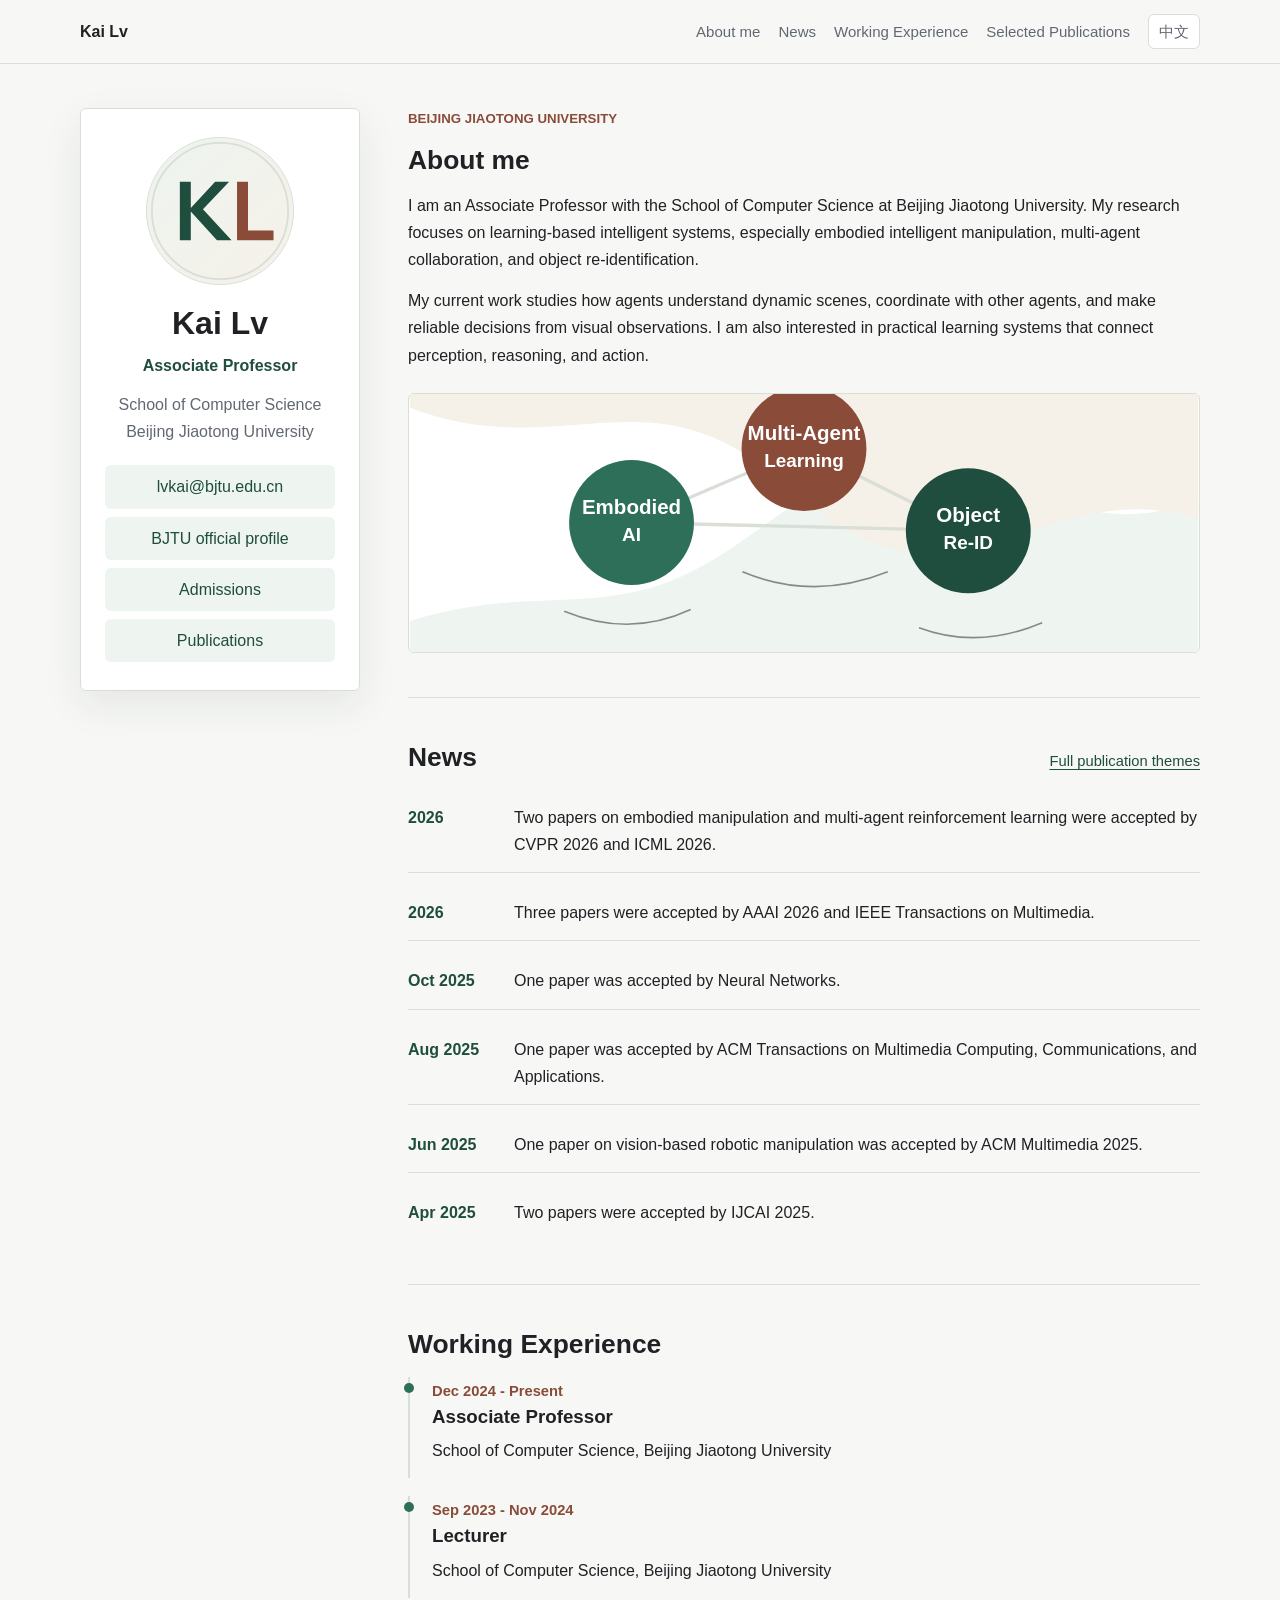
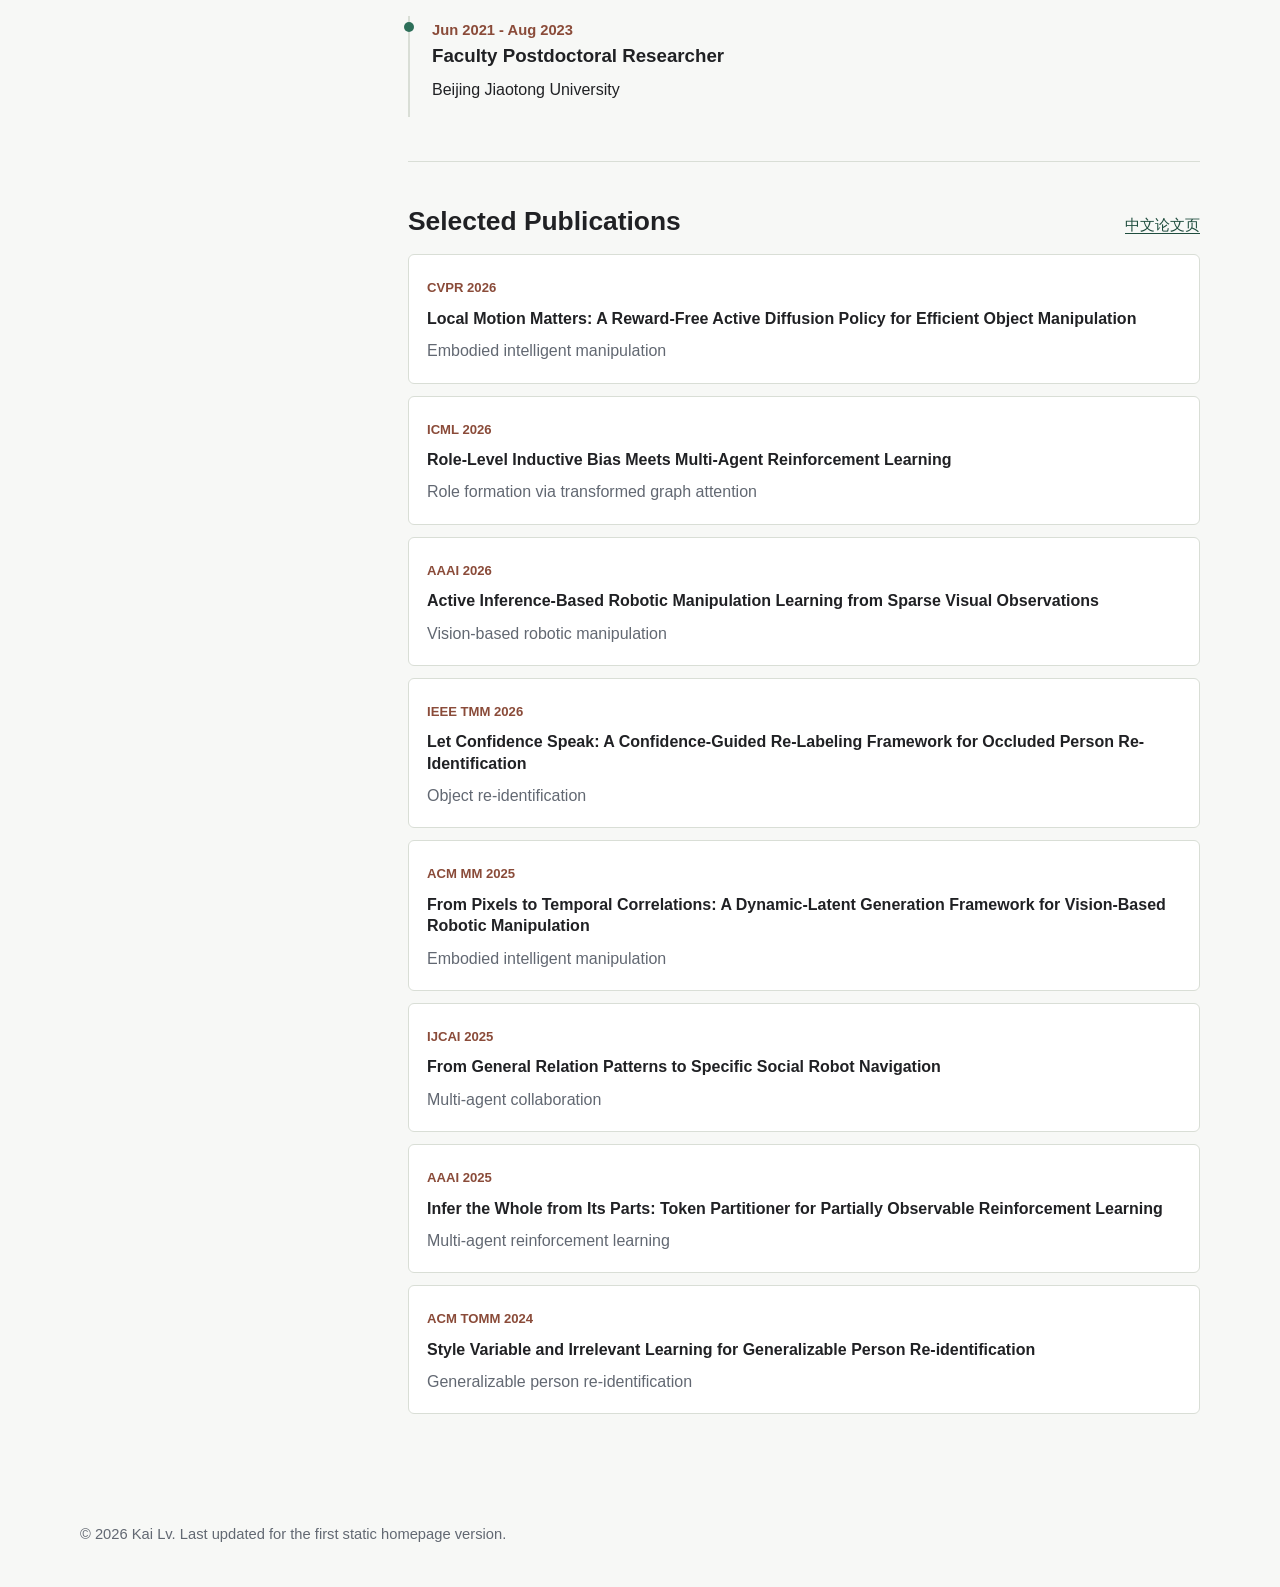
==== index.html @ 471a49f4 "Initial academic homepage" ====
<!doctype html>
<html lang="en">
  <head>
    <meta charset="utf-8" />
    <meta name="viewport" content="width=device-width, initial-scale=1" />
    <title>Kai Lv | Beijing Jiaotong University</title>
    <meta
      name="description"
      content="Kai Lv is an Associate Professor at Beijing Jiaotong University. His research interests include embodied intelligent manipulation, multi-agent collaboration, and object re-identification."
    />
    <link rel="canonical" href="https://www.ilvkai.com/" />
    <link rel="stylesheet" href="./assets/css/styles.css" />
    <script src="./assets/js/site.js" defer></script>
  </head>
  <body>
    <a class="skip-link" href="#main">Skip to content</a>
    <header class="topbar">
      <a class="brand" href="./">Kai Lv</a>
      <nav class="topnav" aria-label="Primary navigation">
        <a href="#about">About me</a>
        <a href="#news">News</a>
        <a href="#experience">Working Experience</a>
        <a href="#publications">Selected Publications</a>
        <a class="language-link" href="./zh/">中文</a>
      </nav>
    </header>

    <main class="academic-shell" id="main">
      <aside class="profile-panel" aria-label="Profile">
        <img class="avatar" src="./assets/img/kai-lv-avatar.svg" alt="Kai Lv profile mark" />
        <h1>Kai Lv</h1>
        <p class="profile-title">Associate Professor</p>
        <p class="profile-affiliation">
          School of Computer Science<br />
          Beijing Jiaotong University
        </p>
        <div class="profile-links" aria-label="Profile links">
          <a href="mailto:lvkai@bjtu.edu.cn">lvkai@bjtu.edu.cn</a>
          <a href="https://faculty.bjtu.edu.cn/10107/" rel="noopener">BJTU official profile</a>
          <a href="./zh/admissions/">Admissions</a>
          <a href="./zh/publications/">Publications</a>
        </div>
      </aside>

      <article class="content-flow">
        <section class="page-section" id="about">
          <p class="eyebrow">Beijing Jiaotong University</p>
          <h2>About me</h2>
          <p>
            I am an Associate Professor with the School of Computer Science at Beijing Jiaotong
            University. My research focuses on learning-based intelligent systems, especially
            embodied intelligent manipulation, multi-agent collaboration, and object
            re-identification.
          </p>
          <p>
            My current work studies how agents understand dynamic scenes, coordinate with other
            agents, and make reliable decisions from visual observations. I am also interested in
            practical learning systems that connect perception, reasoning, and action.
          </p>
          <img
            class="research-map"
            src="./assets/img/research-map.svg"
            alt="Research map covering embodied intelligence, multi-agent learning, and re-identification"
          />
        </section>

        <section class="page-section" id="news">
          <div class="section-heading">
            <h2>News</h2>
            <a class="small-link" href="./zh/publications/">Full publication themes</a>
          </div>
          <ol class="news-list">
            <li>
              <time datetime="2026-05-01">2026</time>
              Two papers on embodied manipulation and multi-agent reinforcement learning were
              accepted by CVPR 2026 and ICML 2026.
            </li>
            <li>
              <time datetime="2026-01-01">2026</time>
              Three papers were accepted by AAAI 2026 and IEEE Transactions on Multimedia.
            </li>
            <li>
              <time datetime="2025-10-27">Oct 2025</time>
              One paper was accepted by Neural Networks.
            </li>
            <li>
              <time datetime="2025-08-10">Aug 2025</time>
              One paper was accepted by ACM Transactions on Multimedia Computing,
              Communications, and Applications.
            </li>
            <li>
              <time datetime="2025-06-15">Jun 2025</time>
              One paper on vision-based robotic manipulation was accepted by ACM Multimedia 2025.
            </li>
            <li>
              <time datetime="2025-04-30">Apr 2025</time>
              Two papers were accepted by IJCAI 2025.
            </li>
          </ol>
        </section>

        <section class="page-section" id="experience">
          <h2>Working Experience</h2>
          <div class="timeline">
            <article class="timeline-item">
              <span class="timeline-date">Dec 2024 - Present</span>
              <h3>Associate Professor</h3>
              <p>School of Computer Science, Beijing Jiaotong University</p>
            </article>
            <article class="timeline-item">
              <span class="timeline-date">Sep 2023 - Nov 2024</span>
              <h3>Lecturer</h3>
              <p>School of Computer Science, Beijing Jiaotong University</p>
            </article>
            <article class="timeline-item">
              <span class="timeline-date">Jun 2021 - Aug 2023</span>
              <h3>Faculty Postdoctoral Researcher</h3>
              <p>Beijing Jiaotong University</p>
            </article>
          </div>
        </section>

        <section class="page-section" id="publications">
          <div class="section-heading">
            <h2>Selected Publications</h2>
            <a class="small-link" href="./zh/publications/">中文论文页</a>
          </div>
          <div class="publication-list compact">
            <article class="publication-item">
              <span class="venue">CVPR 2026</span>
              <h3>Local Motion Matters: A Reward-Free Active Diffusion Policy for Efficient Object Manipulation</h3>
              <p>Embodied intelligent manipulation</p>
            </article>
            <article class="publication-item">
              <span class="venue">ICML 2026</span>
              <h3>Role-Level Inductive Bias Meets Multi-Agent Reinforcement Learning</h3>
              <p>Role formation via transformed graph attention</p>
            </article>
            <article class="publication-item">
              <span class="venue">AAAI 2026</span>
              <h3>Active Inference-Based Robotic Manipulation Learning from Sparse Visual Observations</h3>
              <p>Vision-based robotic manipulation</p>
            </article>
            <article class="publication-item">
              <span class="venue">IEEE TMM 2026</span>
              <h3>Let Confidence Speak: A Confidence-Guided Re-Labeling Framework for Occluded Person Re-Identification</h3>
              <p>Object re-identification</p>
            </article>
            <article class="publication-item">
              <span class="venue">ACM MM 2025</span>
              <h3>From Pixels to Temporal Correlations: A Dynamic-Latent Generation Framework for Vision-Based Robotic Manipulation</h3>
              <p>Embodied intelligent manipulation</p>
            </article>
            <article class="publication-item">
              <span class="venue">IJCAI 2025</span>
              <h3>From General Relation Patterns to Specific Social Robot Navigation</h3>
              <p>Multi-agent collaboration</p>
            </article>
            <article class="publication-item">
              <span class="venue">AAAI 2025</span>
              <h3>Infer the Whole from Its Parts: Token Partitioner for Partially Observable Reinforcement Learning</h3>
              <p>Multi-agent reinforcement learning</p>
            </article>
            <article class="publication-item">
              <span class="venue">ACM TOMM 2024</span>
              <h3>Style Variable and Irrelevant Learning for Generalizable Person Re-identification</h3>
              <p>Generalizable person re-identification</p>
            </article>
          </div>
        </section>
      </article>
    </main>

    <footer class="site-footer">
      <p>© <span data-current-year></span> Kai Lv. Last updated for the first static homepage version.</p>
    </footer>
  </body>
</html>
---- assets/css/styles.css ----
:root {
  color-scheme: light;
  --bg: #f7f8f6;
  --surface: #ffffff;
  --surface-soft: #eef4f0;
  --surface-warm: #f5f1e8;
  --ink: #202124;
  --muted: #626872;
  --line: #d9ded6;
  --accent: #2d6f59;
  --accent-dark: #1f4d3e;
  --accent-warm: #8a4b39;
  --shadow: 0 14px 40px rgba(31, 43, 38, 0.08);
  --radius: 6px;
  --max: 1120px;
}

* {
  box-sizing: border-box;
}

html {
  scroll-behavior: smooth;
}

body {
  margin: 0;
  background: var(--bg);
  color: var(--ink);
  font-family: "Inter", "Segoe UI", "PingFang SC", "Microsoft YaHei", Arial, sans-serif;
  font-size: 16px;
  line-height: 1.7;
  letter-spacing: 0;
}

a {
  color: var(--accent-dark);
  text-decoration-thickness: 1px;
  text-underline-offset: 0.18em;
}

a:hover {
  color: var(--accent-warm);
}

.skip-link {
  position: absolute;
  left: 16px;
  top: -60px;
  z-index: 100;
  background: var(--ink);
  color: #fff;
  padding: 8px 12px;
  border-radius: var(--radius);
}

.skip-link:focus {
  top: 12px;
}

.topbar {
  position: sticky;
  top: 0;
  z-index: 20;
  display: flex;
  align-items: center;
  justify-content: space-between;
  gap: 24px;
  min-height: 64px;
  padding: 12px max(24px, calc((100vw - var(--max)) / 2));
  background: rgba(247, 248, 246, 0.94);
  border-bottom: 1px solid var(--line);
  backdrop-filter: blur(12px);
}

.brand {
  color: var(--ink);
  font-weight: 700;
  text-decoration: none;
  white-space: nowrap;
}

.topnav {
  display: flex;
  align-items: center;
  justify-content: flex-end;
  gap: 18px;
  flex-wrap: wrap;
  font-size: 0.94rem;
}

.topnav a {
  color: var(--muted);
  text-decoration: none;
}

.topnav a:hover,
.topnav a[aria-current="page"] {
  color: var(--accent-dark);
}

.language-link {
  padding: 4px 10px;
  border: 1px solid var(--line);
  border-radius: var(--radius);
  background: var(--surface);
}

.academic-shell {
  display: grid;
  grid-template-columns: 280px minmax(0, 1fr);
  gap: 48px;
  width: min(var(--max), calc(100% - 48px));
  margin: 44px auto 64px;
  align-items: start;
}

.profile-panel {
  position: sticky;
  top: 92px;
  padding: 28px 24px;
  background: var(--surface);
  border: 1px solid var(--line);
  border-radius: var(--radius);
  box-shadow: var(--shadow);
}

.avatar {
  display: block;
  width: 148px;
  height: 148px;
  margin: 0 auto 20px;
  border-radius: 50%;
  border: 1px solid var(--line);
  background: var(--surface-soft);
}

.profile-panel h1 {
  margin: 0;
  font-size: 2rem;
  line-height: 1.15;
  text-align: center;
}

.profile-title {
  margin: 10px 0 0;
  color: var(--accent-dark);
  font-weight: 700;
  text-align: center;
}

.profile-affiliation {
  margin: 12px 0 20px;
  color: var(--muted);
  text-align: center;
}

.profile-links {
  display: grid;
  gap: 8px;
}

.profile-links a {
  display: block;
  padding: 8px 10px;
  background: var(--surface-soft);
  border-radius: var(--radius);
  text-decoration: none;
  text-align: center;
}

.content-flow {
  min-width: 0;
}

.page-section {
  padding: 0 0 44px;
  margin: 0 0 44px;
  border-bottom: 1px solid var(--line);
}

.page-section:last-child {
  border-bottom: 0;
  margin-bottom: 0;
}

.page-section h2,
.theme-hero h1,
.cn-hero h1 {
  margin: 0 0 16px;
  line-height: 1.18;
}

.page-section h2 {
  font-size: 1.65rem;
}

.page-section h3,
.publication-item h2,
.publication-item h3 {
  margin: 0 0 8px;
  line-height: 1.35;
}

.page-section p {
  margin: 0 0 14px;
}

.eyebrow {
  margin: 0 0 8px;
  color: var(--accent-warm);
  font-weight: 700;
  font-size: 0.83rem;
  text-transform: uppercase;
}

.research-map {
  display: block;
  width: 100%;
  max-height: 260px;
  margin-top: 24px;
  border: 1px solid var(--line);
  border-radius: var(--radius);
  background: var(--surface);
  object-fit: cover;
}

.section-heading {
  display: flex;
  align-items: baseline;
  justify-content: space-between;
  gap: 16px;
  margin-bottom: 16px;
}

.section-heading h2 {
  margin: 0;
}

.small-link {
  font-size: 0.92rem;
  white-space: nowrap;
}

.news-list {
  display: grid;
  gap: 12px;
  padding: 0;
  margin: 0;
  list-style: none;
}

.news-list li {
  display: grid;
  grid-template-columns: 92px minmax(0, 1fr);
  gap: 14px;
  padding: 14px 0;
  border-bottom: 1px solid var(--line);
}

.news-list li:last-child {
  border-bottom: 0;
}

.news-list time {
  color: var(--accent-dark);
  font-weight: 700;
}

.timeline {
  display: grid;
  gap: 18px;
}

.timeline-item {
  position: relative;
  padding-left: 22px;
  border-left: 2px solid var(--line);
}

.timeline-item::before {
  content: "";
  position: absolute;
  left: -6px;
  top: 6px;
  width: 10px;
  height: 10px;
  border-radius: 50%;
  background: var(--accent);
}

.timeline-date {
  color: var(--accent-warm);
  font-weight: 700;
  font-size: 0.92rem;
}

.publication-list {
  display: grid;
  gap: 14px;
}

.publication-list.compact {
  gap: 12px;
}

.publication-item {
  padding: 18px;
  background: var(--surface);
  border: 1px solid var(--line);
  border-radius: var(--radius);
}

.publication-item[hidden] {
  display: none;
}

.publication-item h2 {
  font-size: 1.05rem;
}

.publication-item h3 {
  font-size: 1rem;
}

.publication-item p {
  margin-bottom: 0;
  color: var(--muted);
}

.venue {
  display: inline-block;
  margin-bottom: 8px;
  color: var(--accent-warm);
  font-weight: 800;
  font-size: 0.82rem;
}

.site-footer {
  width: min(var(--max), calc(100% - 48px));
  margin: 0 auto 40px;
  color: var(--muted);
  font-size: 0.92rem;
}

.cn-shell,
.theme-shell {
  width: min(var(--max), calc(100% - 48px));
  margin: 44px auto 64px;
}

.cn-hero,
.theme-hero {
  margin-bottom: 48px;
}

.cn-hero {
  display: grid;
  grid-template-columns: minmax(0, 1.1fr) minmax(280px, 0.9fr);
  gap: 36px;
  align-items: center;
  padding: 34px 0 44px;
  border-bottom: 1px solid var(--line);
}

.cn-hero h1,
.theme-hero h1 {
  font-size: 2.6rem;
}

.hero-subtitle,
.theme-hero p {
  max-width: 760px;
  color: var(--muted);
  font-size: 1.1rem;
}

.hero-visual {
  width: 100%;
  min-height: 260px;
  border: 1px solid var(--line);
  border-radius: var(--radius);
  background: var(--surface);
  box-shadow: var(--shadow);
  object-fit: cover;
}

.hero-actions {
  display: flex;
  flex-wrap: wrap;
  gap: 12px;
  margin-top: 24px;
}

.primary-action,
.secondary-action {
  display: inline-flex;
  align-items: center;
  justify-content: center;
  min-height: 42px;
  padding: 8px 16px;
  border-radius: var(--radius);
  text-decoration: none;
  font-weight: 700;
}

.primary-action {
  color: #fff;
  background: var(--accent-dark);
}

.primary-action:hover {
  color: #fff;
  background: var(--accent-warm);
}

.secondary-action {
  color: var(--accent-dark);
  background: var(--surface);
  border: 1px solid var(--line);
}

.theme-grid,
.direction-grid,
.material-list,
.split-section {
  display: grid;
  gap: 18px;
}

.theme-grid {
  grid-template-columns: repeat(4, minmax(0, 1fr));
}

.direction-grid {
  grid-template-columns: repeat(3, minmax(0, 1fr));
}

.split-section {
  grid-template-columns: repeat(2, minmax(0, 1fr));
}

.theme-card,
.direction-card,
.material-list article,
.split-section article {
  padding: 20px;
  background: var(--surface);
  border: 1px solid var(--line);
  border-radius: var(--radius);
}

.theme-card {
  color: var(--ink);
  text-decoration: none;
}

.theme-card span {
  display: inline-block;
  margin-bottom: 10px;
  color: var(--accent-warm);
  font-weight: 800;
}

.theme-card p,
.direction-card p,
.material-list p {
  color: var(--muted);
}

.theme-card:hover {
  border-color: var(--accent);
  box-shadow: var(--shadow);
}

.muted-card {
  background: var(--surface-warm);
}

.info-strip {
  display: grid;
  grid-template-columns: repeat(2, minmax(0, 1fr));
  gap: 16px;
  padding: 18px;
  background: var(--surface);
  border: 1px solid var(--line);
  border-radius: var(--radius);
}

.info-strip p {
  margin: 0;
}

.theme-hero {
  padding: 34px 0 40px;
  border-bottom: 1px solid var(--line);
}

.check-list {
  display: grid;
  gap: 10px;
  padding: 0;
  margin: 0;
  list-style: none;
}

.check-list li {
  position: relative;
  padding-left: 22px;
}

.check-list li::before {
  content: "";
  position: absolute;
  left: 0;
  top: 0.72em;
  width: 8px;
  height: 8px;
  background: var(--accent);
  border-radius: 50%;
}

.contact-band {
  display: flex;
  align-items: center;
  justify-content: space-between;
  gap: 20px;
  padding: 24px;
  background: var(--surface-soft);
  border: 1px solid var(--line);
  border-radius: var(--radius);
}

.contact-band h2,
.contact-band p {
  margin: 0;
}

.filter-bar {
  display: flex;
  flex-wrap: wrap;
  gap: 8px;
  margin-bottom: 12px;
}

.filter-button {
  min-height: 38px;
  padding: 7px 13px;
  color: var(--accent-dark);
  background: var(--surface);
  border: 1px solid var(--line);
  border-radius: var(--radius);
  font: inherit;
  font-weight: 700;
  cursor: pointer;
}

.filter-button:hover,
.filter-button.active {
  color: #fff;
  background: var(--accent-dark);
  border-color: var(--accent-dark);
}

.result-count {
  min-height: 28px;
  color: var(--muted);
}

@media (max-width: 960px) {
  .academic-shell,
  .cn-hero,
  .split-section {
    grid-template-columns: 1fr;
  }

  .profile-panel {
    position: static;
  }

  .theme-grid,
  .direction-grid {
    grid-template-columns: repeat(2, minmax(0, 1fr));
  }
}

@media (max-width: 680px) {
  .topbar {
    align-items: flex-start;
    flex-direction: column;
    gap: 10px;
    padding: 12px 18px;
  }

  .topnav {
    justify-content: flex-start;
    gap: 10px 14px;
  }

  .academic-shell,
  .cn-shell,
  .theme-shell,
  .site-footer {
    width: min(100% - 32px, var(--max));
    margin-top: 28px;
  }

  .cn-hero h1,
  .theme-hero h1 {
    font-size: 2.05rem;
  }

  .hero-subtitle,
  .theme-hero p {
    font-size: 1rem;
  }

  .theme-grid,
  .direction-grid,
  .info-strip {
    grid-template-columns: 1fr;
  }

  .news-list li {
    grid-template-columns: 1fr;
    gap: 2px;
  }

  .section-heading,
  .contact-band {
    align-items: flex-start;
    flex-direction: column;
  }
}
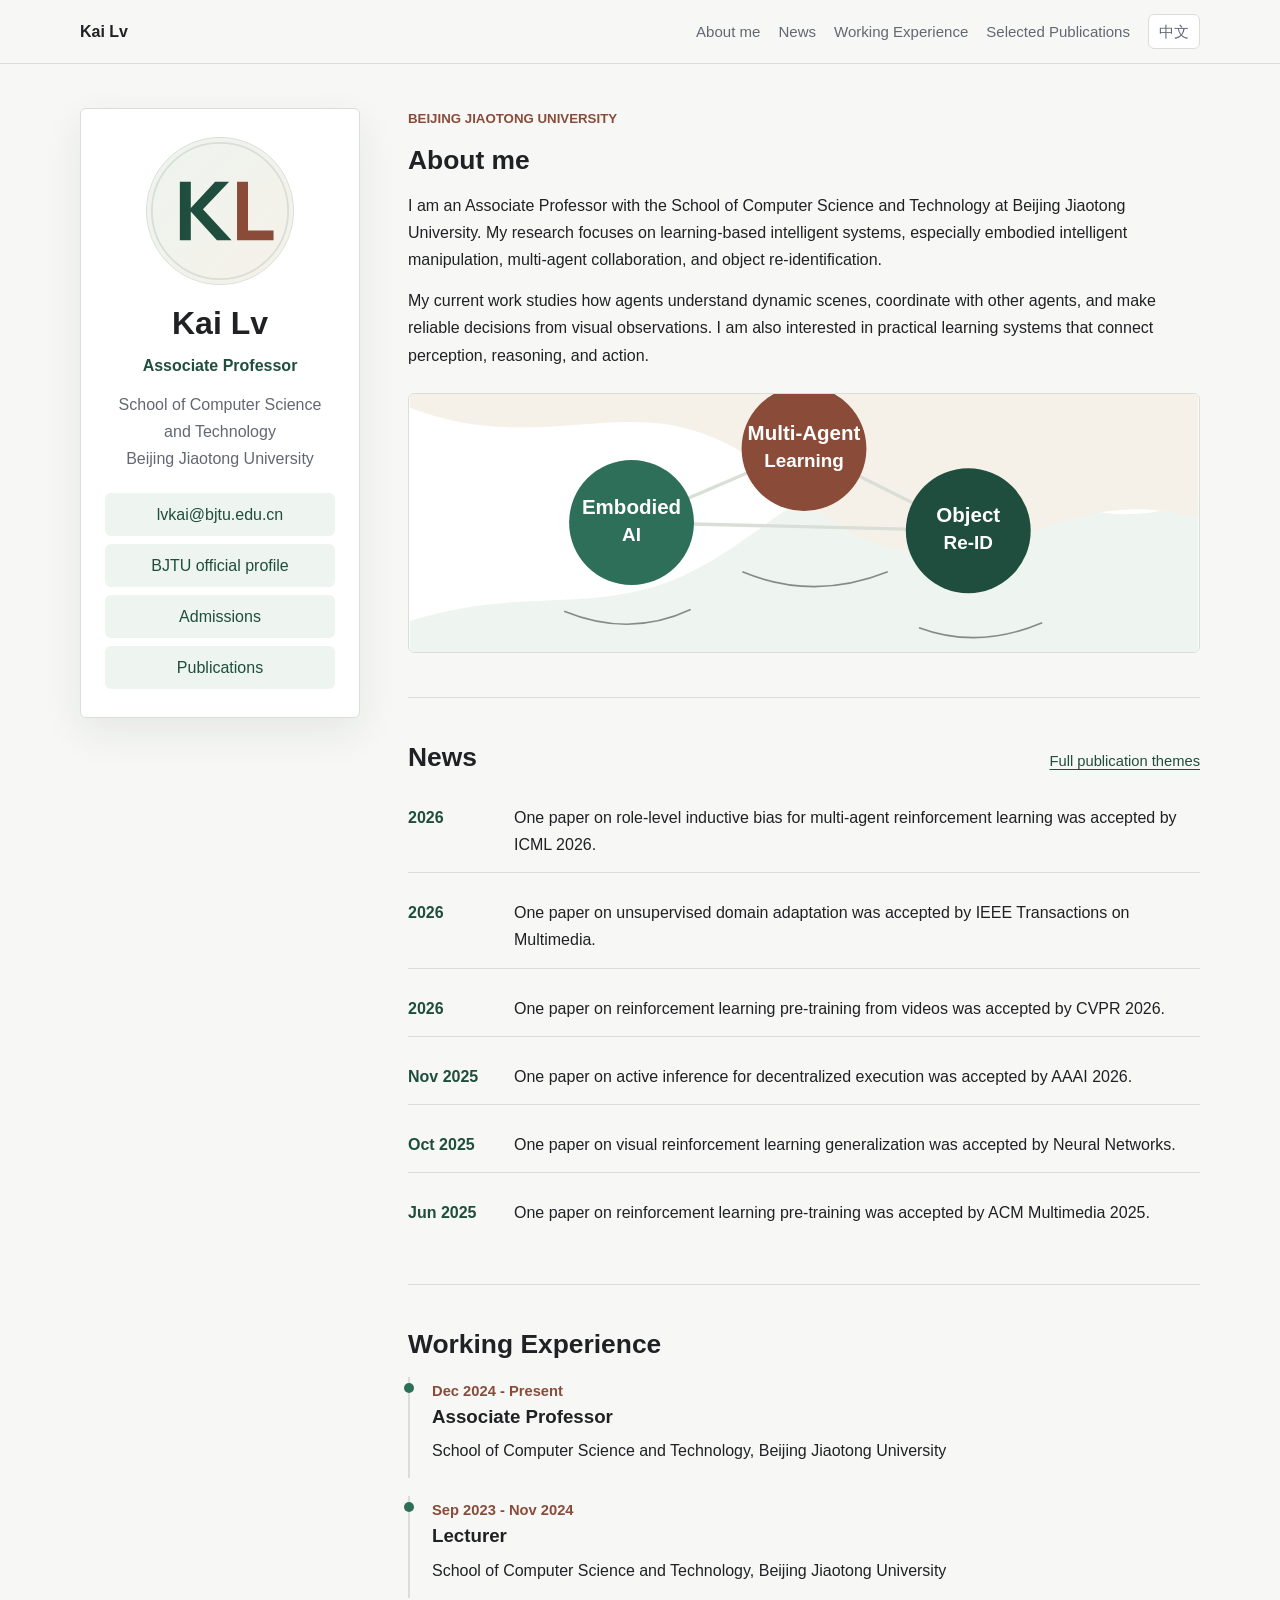
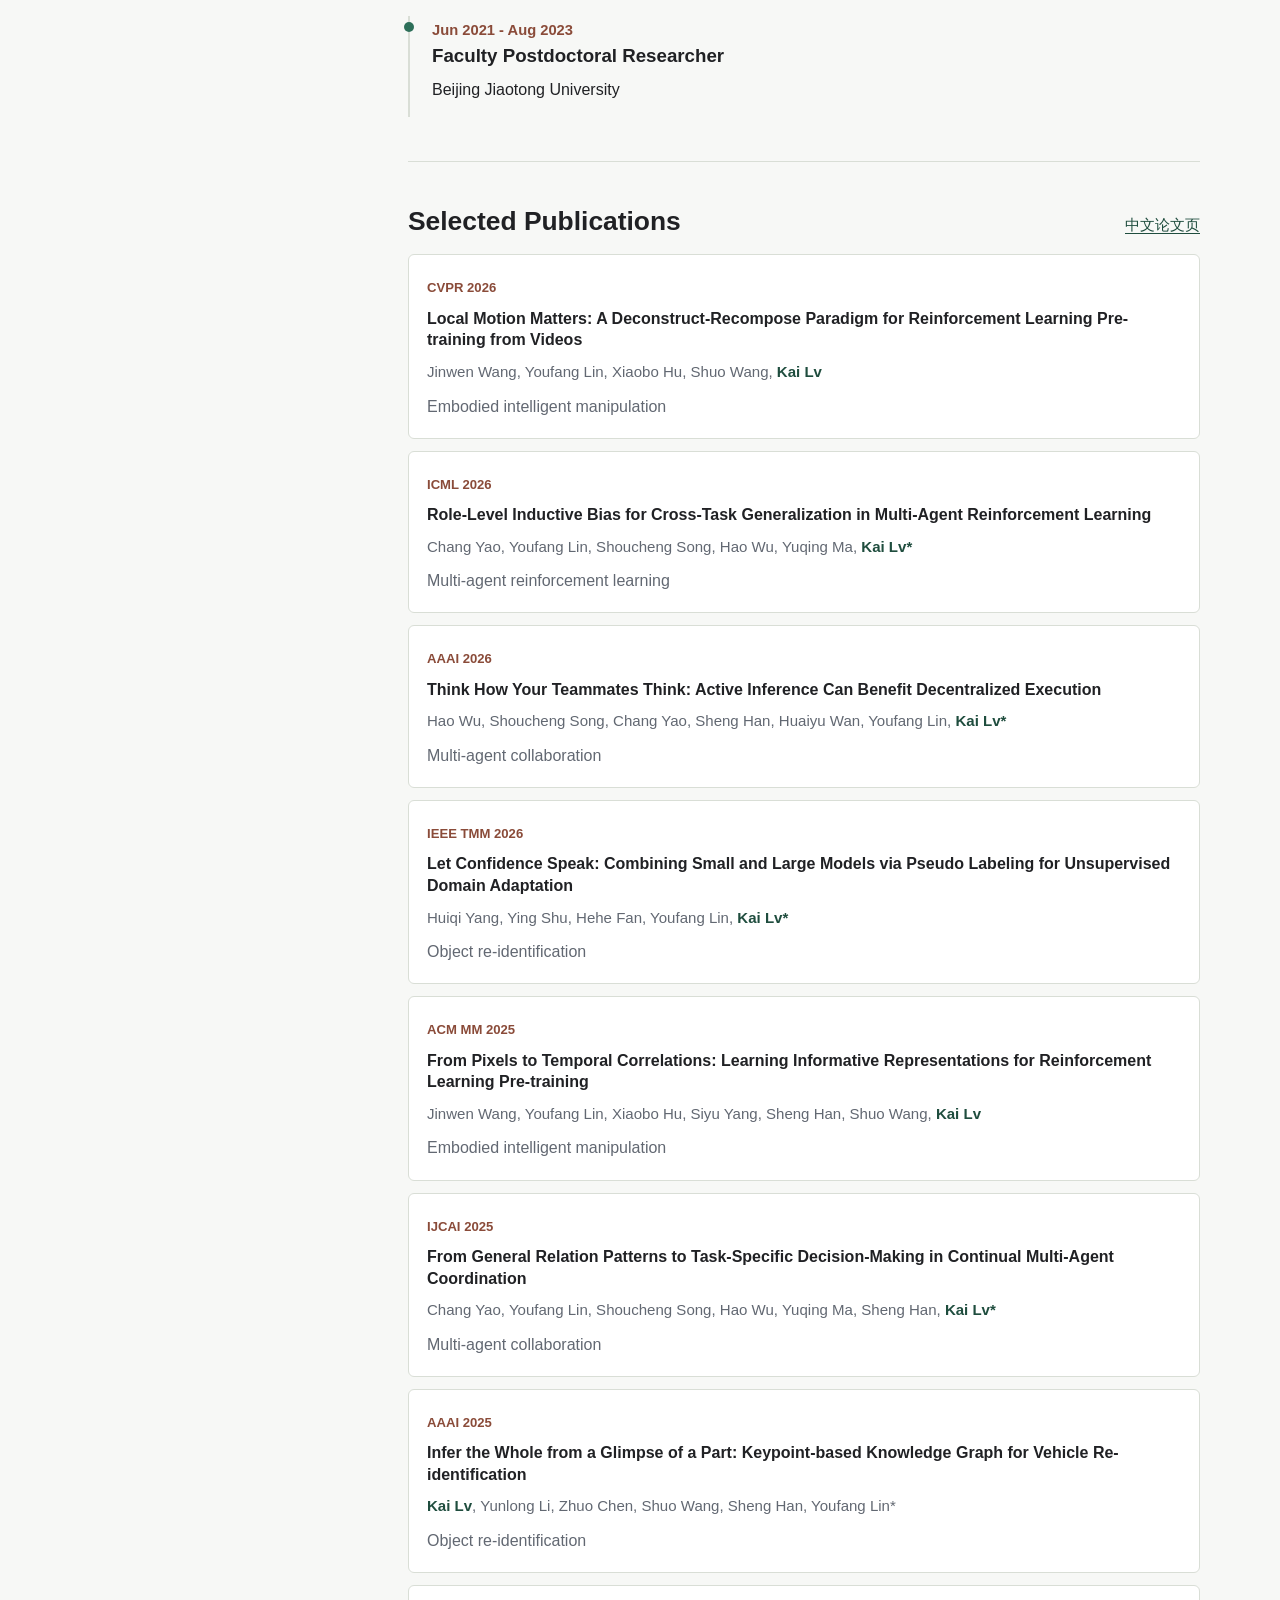
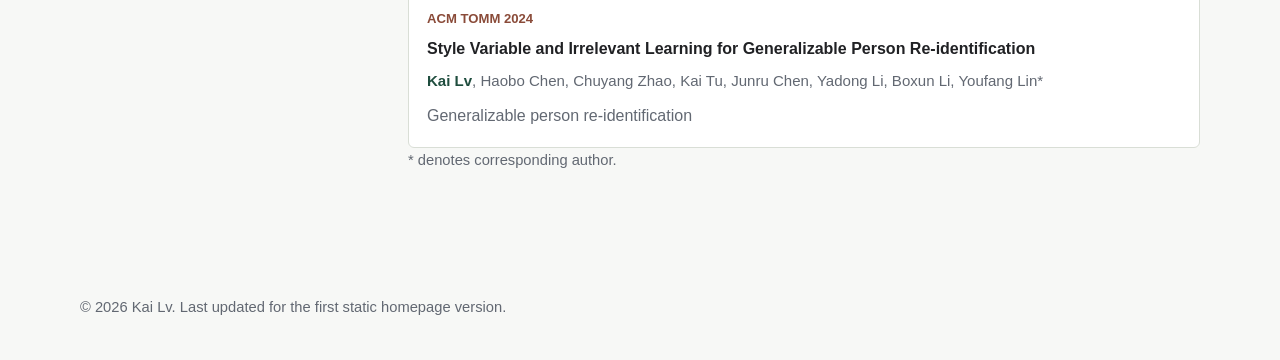
==== commit 3a9564e0: "Update school and publication authors" ====
--- a/index.html
+++ b/index.html
@@ -31,7 +31,7 @@
         <h1>Kai Lv</h1>
         <p class="profile-title">Associate Professor</p>
         <p class="profile-affiliation">
-          School of Computer Science<br />
+          School of Computer Science and Technology<br />
           Beijing Jiaotong University
         </p>
         <div class="profile-links" aria-label="Profile links">
@@ -47,9 +47,9 @@
           <p class="eyebrow">Beijing Jiaotong University</p>
           <h2>About me</h2>
           <p>
-            I am an Associate Professor with the School of Computer Science at Beijing Jiaotong
-            University. My research focuses on learning-based intelligent systems, especially
-            embodied intelligent manipulation, multi-agent collaboration, and object
+            I am an Associate Professor with the School of Computer Science and Technology at
+            Beijing Jiaotong University. My research focuses on learning-based intelligent systems,
+            especially embodied intelligent manipulation, multi-agent collaboration, and object
             re-identification.
           </p>
           <p>
@@ -72,29 +72,31 @@
           <ol class="news-list">
             <li>
               <time datetime="2026-05-01">2026</time>
-              Two papers on embodied manipulation and multi-agent reinforcement learning were
-              accepted by CVPR 2026 and ICML 2026.
+              One paper on role-level inductive bias for multi-agent reinforcement learning was
+              accepted by ICML 2026.
             </li>
             <li>
-              <time datetime="2026-01-01">2026</time>
-              Three papers were accepted by AAAI 2026 and IEEE Transactions on Multimedia.
+              <time datetime="2026-03-19">2026</time>
+              One paper on unsupervised domain adaptation was accepted by IEEE Transactions on
+              Multimedia.
+            </li>
+            <li>
+              <time datetime="2026-02-21">2026</time>
+              One paper on reinforcement learning pre-training from videos was accepted by CVPR
+              2026.
+            </li>
+            <li>
+              <time datetime="2025-11-09">Nov 2025</time>
+              One paper on active inference for decentralized execution was accepted by AAAI 2026.
             </li>
             <li>
               <time datetime="2025-10-27">Oct 2025</time>
-              One paper was accepted by Neural Networks.
-            </li>
-            <li>
-              <time datetime="2025-08-10">Aug 2025</time>
-              One paper was accepted by ACM Transactions on Multimedia Computing,
-              Communications, and Applications.
+              One paper on visual reinforcement learning generalization was accepted by Neural
+              Networks.
             </li>
             <li>
               <time datetime="2025-06-15">Jun 2025</time>
-              One paper on vision-based robotic manipulation was accepted by ACM Multimedia 2025.
-            </li>
-            <li>
-              <time datetime="2025-04-30">Apr 2025</time>
-              Two papers were accepted by IJCAI 2025.
+              One paper on reinforcement learning pre-training was accepted by ACM Multimedia 2025.
             </li>
           </ol>
         </section>
@@ -105,12 +107,12 @@
             <article class="timeline-item">
               <span class="timeline-date">Dec 2024 - Present</span>
               <h3>Associate Professor</h3>
-              <p>School of Computer Science, Beijing Jiaotong University</p>
+              <p>School of Computer Science and Technology, Beijing Jiaotong University</p>
             </article>
             <article class="timeline-item">
               <span class="timeline-date">Sep 2023 - Nov 2024</span>
               <h3>Lecturer</h3>
-              <p>School of Computer Science, Beijing Jiaotong University</p>
+              <p>School of Computer Science and Technology, Beijing Jiaotong University</p>
             </article>
             <article class="timeline-item">
               <span class="timeline-date">Jun 2021 - Aug 2023</span>
@@ -128,45 +130,54 @@
           <div class="publication-list compact">
             <article class="publication-item">
               <span class="venue">CVPR 2026</span>
-              <h3>Local Motion Matters: A Reward-Free Active Diffusion Policy for Efficient Object Manipulation</h3>
+              <h3>Local Motion Matters: A Deconstruct-Recompose Paradigm for Reinforcement Learning Pre-training from Videos</h3>
+              <p class="publication-authors">Jinwen Wang, Youfang Lin, Xiaobo Hu, Shuo Wang, <strong>Kai Lv</strong></p>
               <p>Embodied intelligent manipulation</p>
             </article>
             <article class="publication-item">
               <span class="venue">ICML 2026</span>
-              <h3>Role-Level Inductive Bias Meets Multi-Agent Reinforcement Learning</h3>
-              <p>Role formation via transformed graph attention</p>
+              <h3>Role-Level Inductive Bias for Cross-Task Generalization in Multi-Agent Reinforcement Learning</h3>
+              <p class="publication-authors">Chang Yao, Youfang Lin, Shoucheng Song, Hao Wu, Yuqing Ma, <strong>Kai Lv*</strong></p>
+              <p>Multi-agent reinforcement learning</p>
             </article>
             <article class="publication-item">
               <span class="venue">AAAI 2026</span>
-              <h3>Active Inference-Based Robotic Manipulation Learning from Sparse Visual Observations</h3>
-              <p>Vision-based robotic manipulation</p>
+              <h3>Think How Your Teammates Think: Active Inference Can Benefit Decentralized Execution</h3>
+              <p class="publication-authors">Hao Wu, Shoucheng Song, Chang Yao, Sheng Han, Huaiyu Wan, Youfang Lin, <strong>Kai Lv*</strong></p>
+              <p>Multi-agent collaboration</p>
             </article>
             <article class="publication-item">
               <span class="venue">IEEE TMM 2026</span>
-              <h3>Let Confidence Speak: A Confidence-Guided Re-Labeling Framework for Occluded Person Re-Identification</h3>
+              <h3>Let Confidence Speak: Combining Small and Large Models via Pseudo Labeling for Unsupervised Domain Adaptation</h3>
+              <p class="publication-authors">Huiqi Yang, Ying Shu, Hehe Fan, Youfang Lin, <strong>Kai Lv*</strong></p>
               <p>Object re-identification</p>
             </article>
             <article class="publication-item">
               <span class="venue">ACM MM 2025</span>
-              <h3>From Pixels to Temporal Correlations: A Dynamic-Latent Generation Framework for Vision-Based Robotic Manipulation</h3>
+              <h3>From Pixels to Temporal Correlations: Learning Informative Representations for Reinforcement Learning Pre-training</h3>
+              <p class="publication-authors">Jinwen Wang, Youfang Lin, Xiaobo Hu, Siyu Yang, Sheng Han, Shuo Wang, <strong>Kai Lv</strong></p>
               <p>Embodied intelligent manipulation</p>
             </article>
             <article class="publication-item">
               <span class="venue">IJCAI 2025</span>
-              <h3>From General Relation Patterns to Specific Social Robot Navigation</h3>
+              <h3>From General Relation Patterns to Task-Specific Decision-Making in Continual Multi-Agent Coordination</h3>
+              <p class="publication-authors">Chang Yao, Youfang Lin, Shoucheng Song, Hao Wu, Yuqing Ma, Sheng Han, <strong>Kai Lv*</strong></p>
               <p>Multi-agent collaboration</p>
             </article>
             <article class="publication-item">
               <span class="venue">AAAI 2025</span>
-              <h3>Infer the Whole from Its Parts: Token Partitioner for Partially Observable Reinforcement Learning</h3>
-              <p>Multi-agent reinforcement learning</p>
+              <h3>Infer the Whole from a Glimpse of a Part: Keypoint-based Knowledge Graph for Vehicle Re-identification</h3>
+              <p class="publication-authors"><strong>Kai Lv</strong>, Yunlong Li, Zhuo Chen, Shuo Wang, Sheng Han, Youfang Lin*</p>
+              <p>Object re-identification</p>
             </article>
             <article class="publication-item">
               <span class="venue">ACM TOMM 2024</span>
               <h3>Style Variable and Irrelevant Learning for Generalizable Person Re-identification</h3>
+              <p class="publication-authors"><strong>Kai Lv</strong>, Haobo Chen, Chuyang Zhao, Kai Tu, Junru Chen, Yadong Li, Boxun Li, Youfang Lin*</p>
               <p>Generalizable person re-identification</p>
             </article>
           </div>
+          <p class="author-note">* denotes corresponding author.</p>
         </section>
       </article>
     </main>
--- a/assets/css/styles.css
+++ b/assets/css/styles.css
@@ -324,8 +324,27 @@
 }
 
 .publication-item p {
+  margin-bottom: 8px;
+  color: var(--muted);
+}
+
+.publication-item p:last-child {
   margin-bottom: 0;
-  color: var(--muted);
+}
+
+.publication-authors {
+  color: var(--ink);
+  font-size: 0.94rem;
+}
+
+.publication-authors strong {
+  color: var(--accent-dark);
+}
+
+.author-note {
+  margin: 12px 0 0;
+  color: var(--muted);
+  font-size: 0.92rem;
 }
 
 .venue {
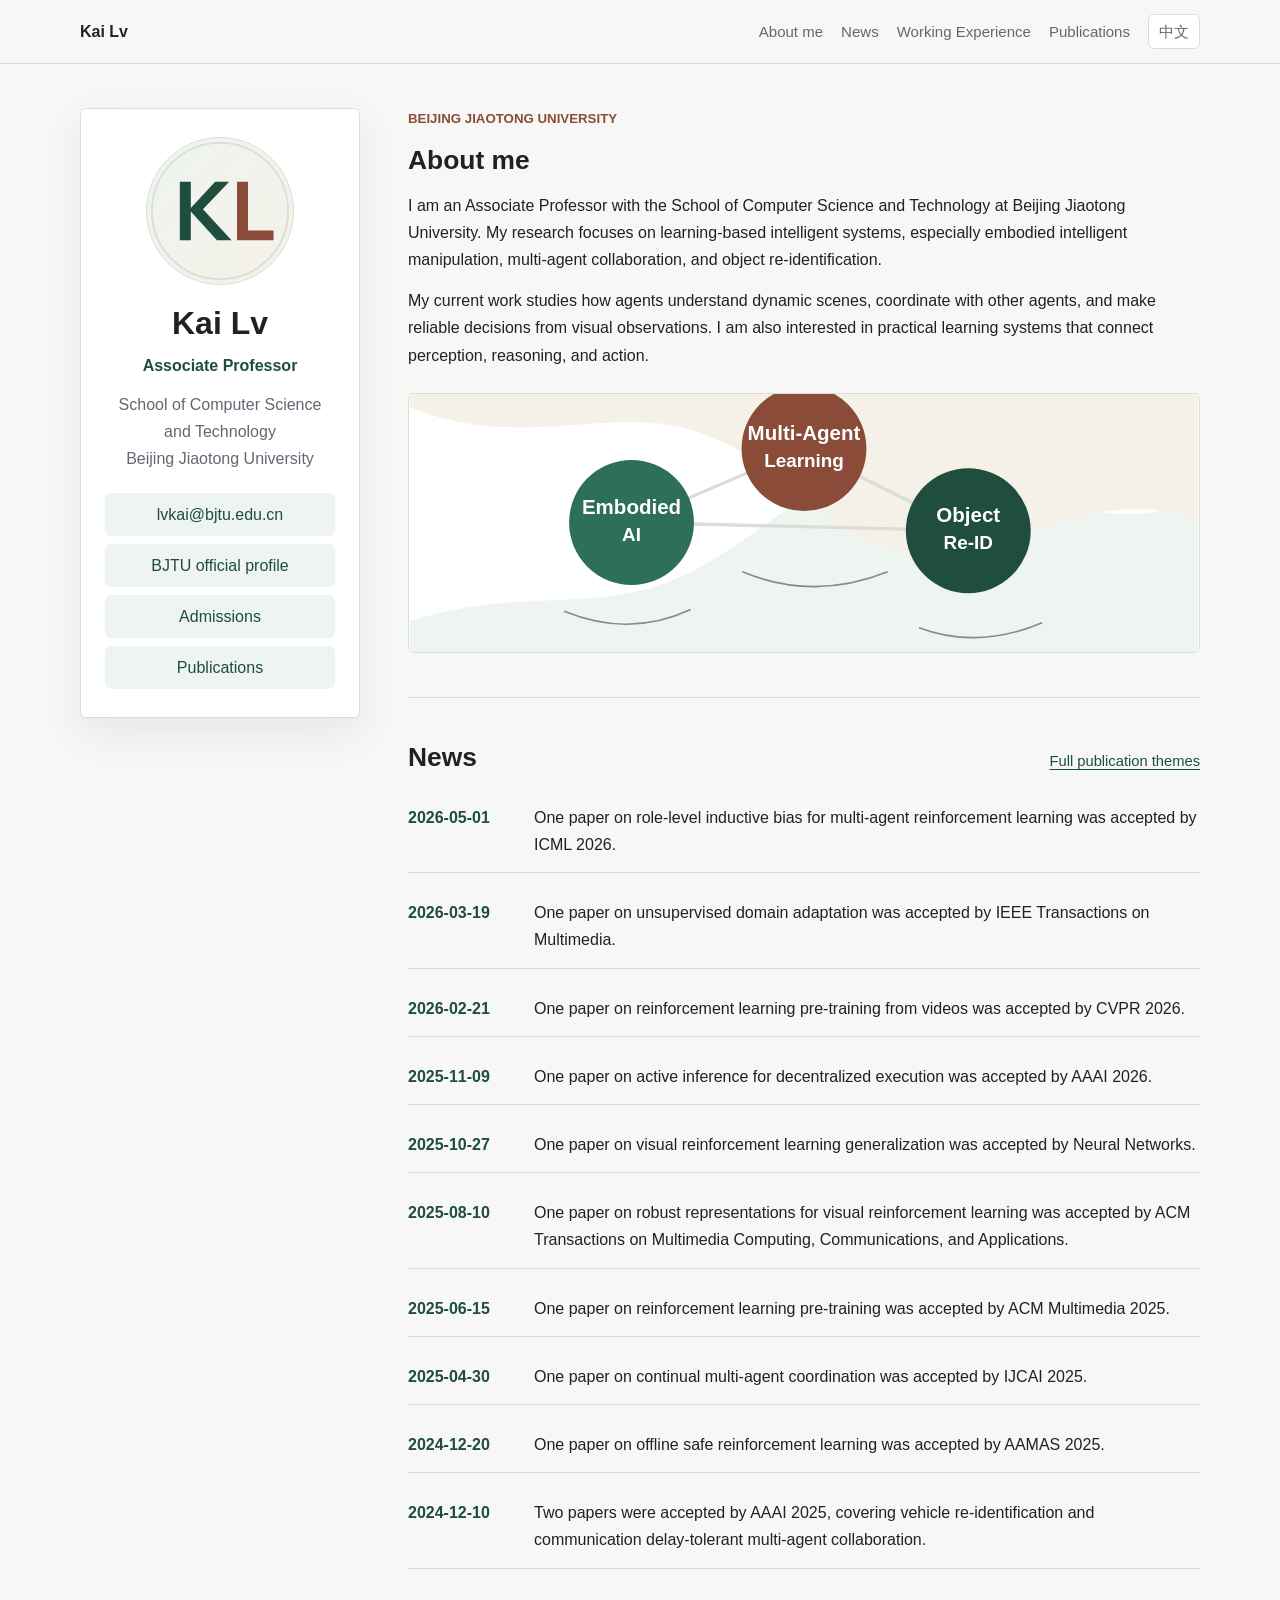
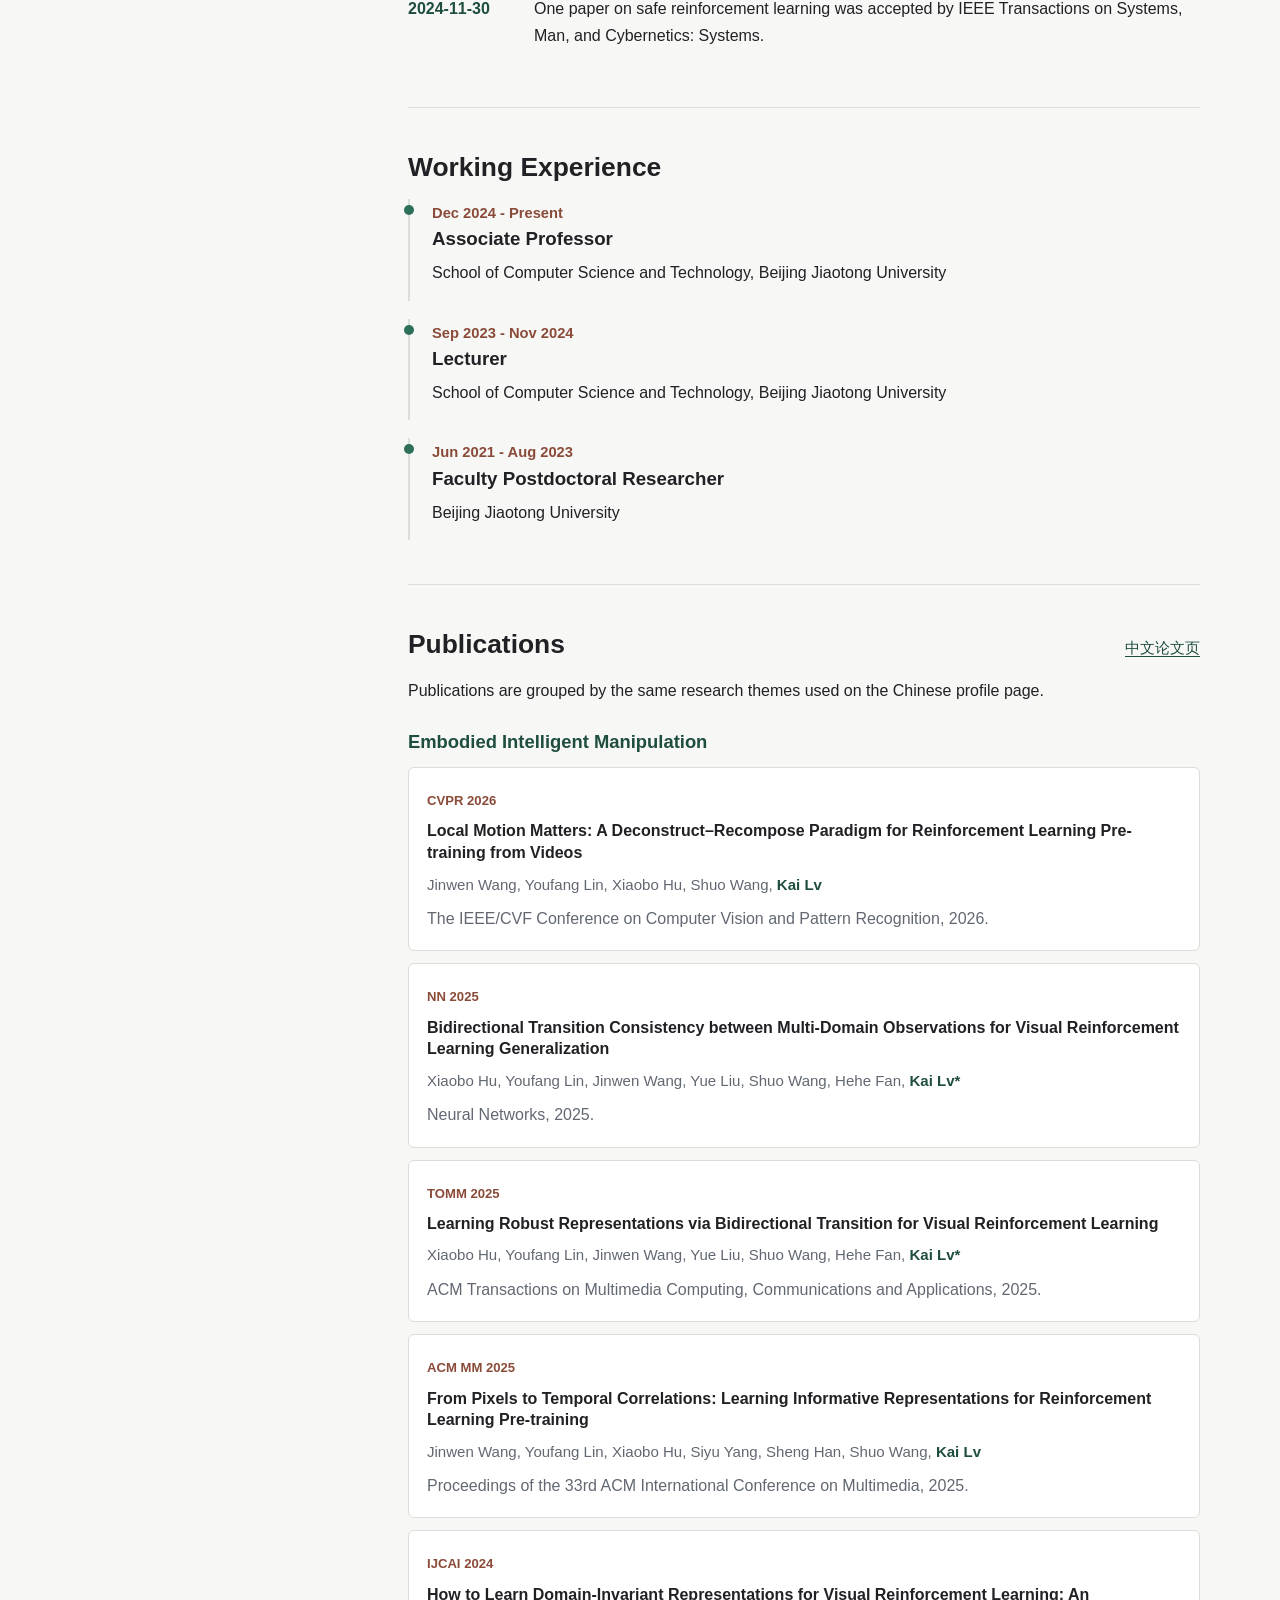
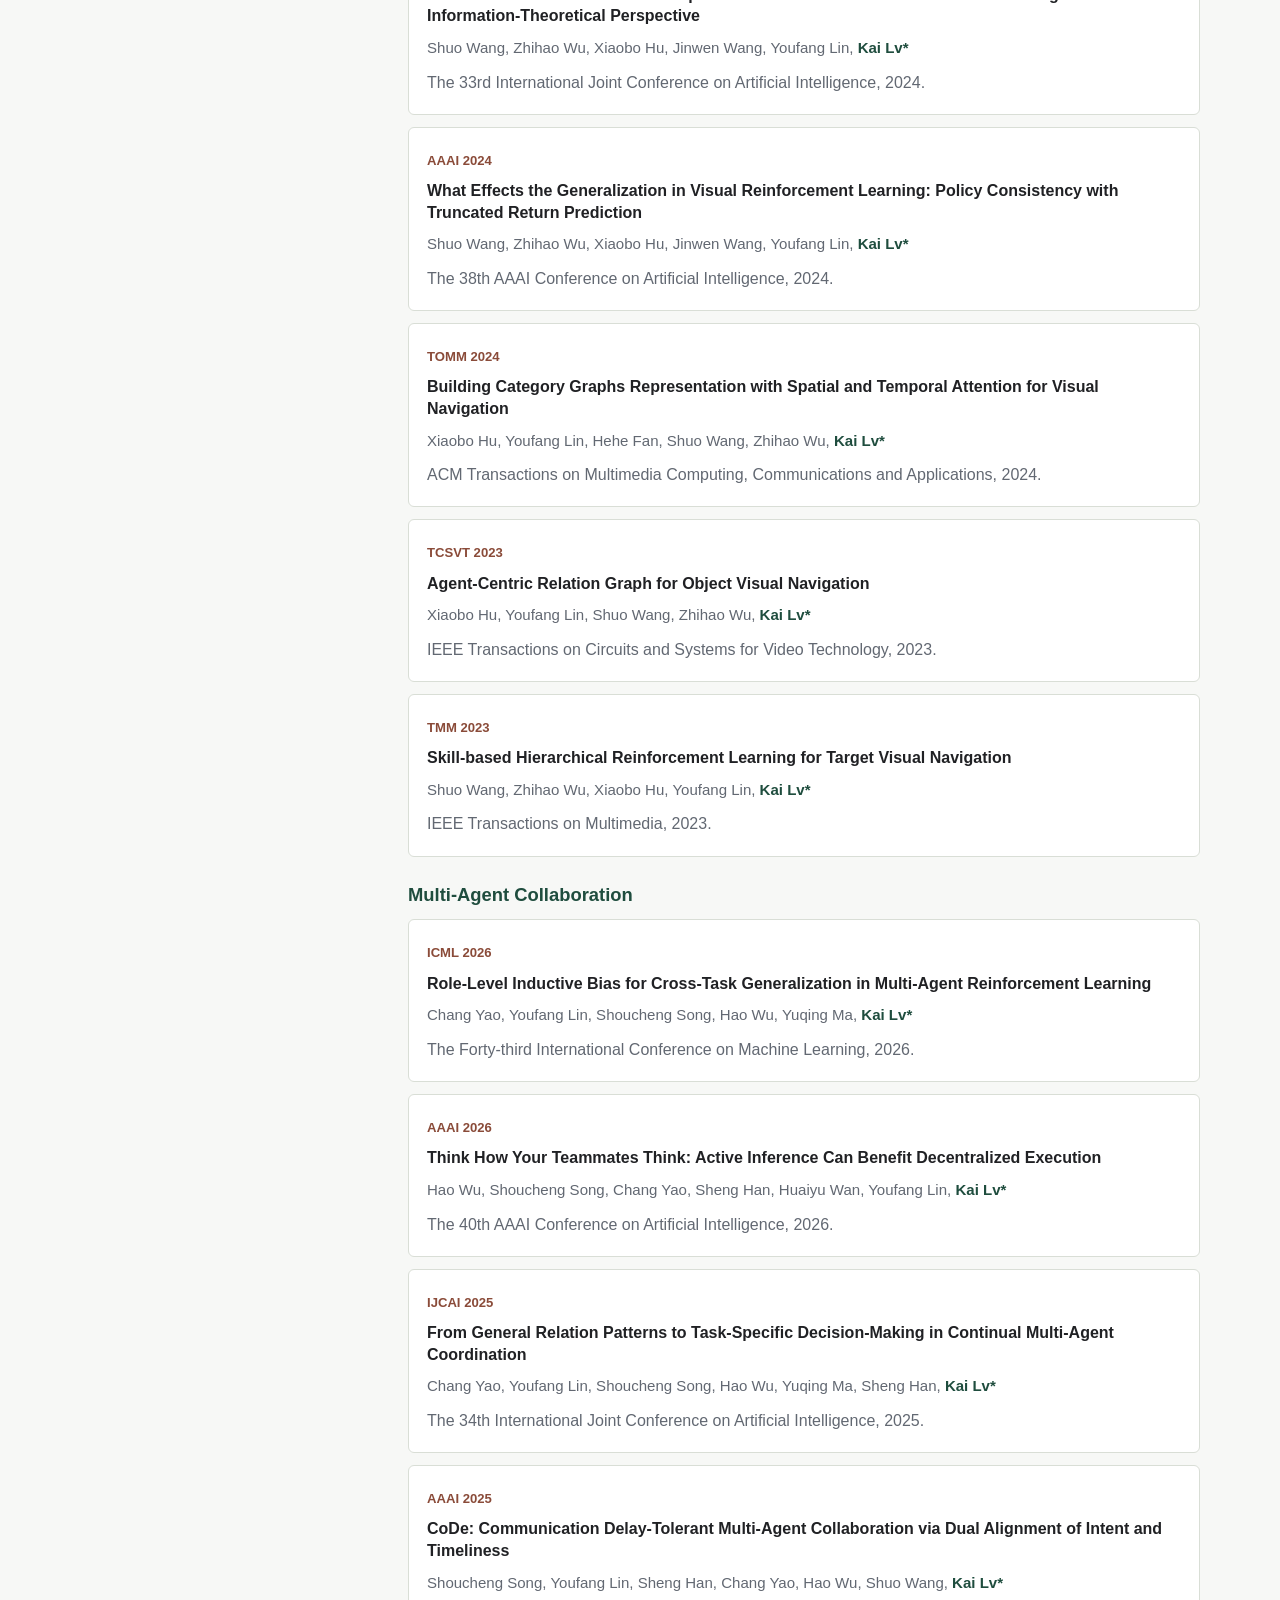
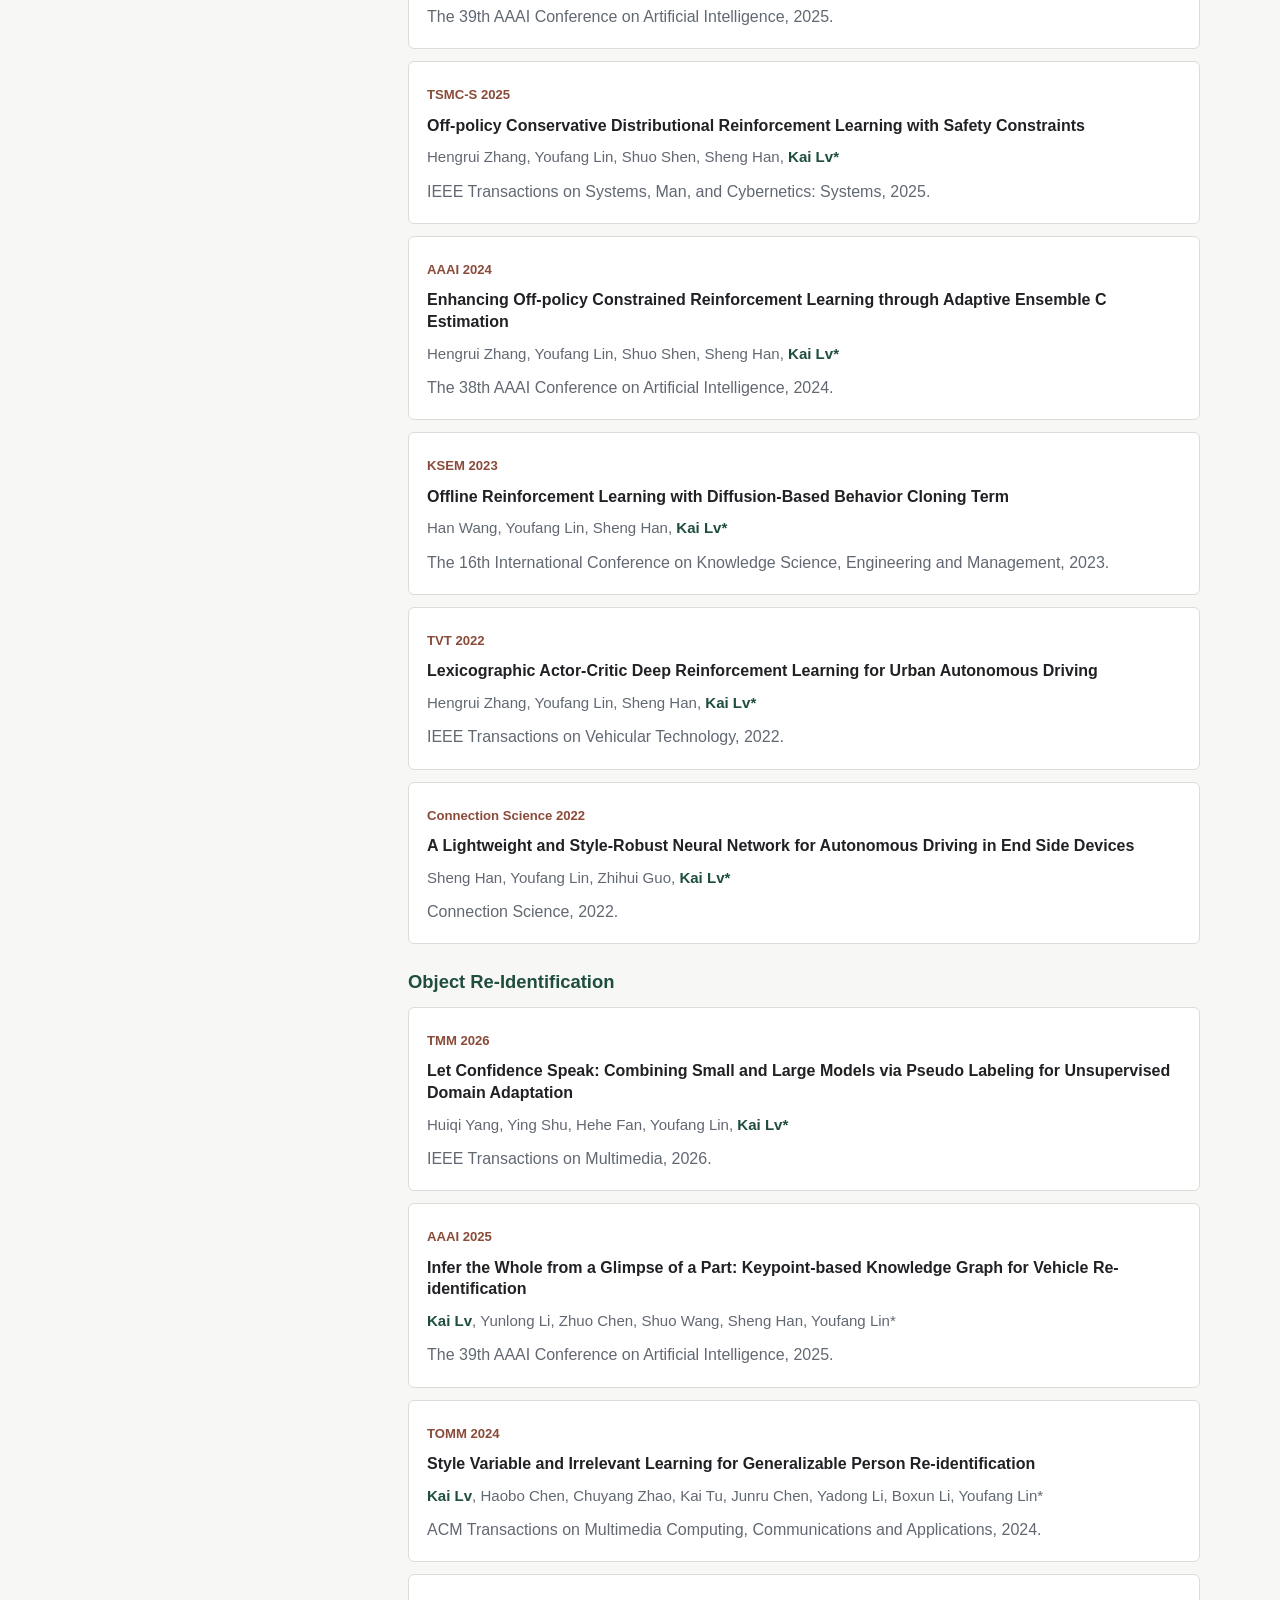
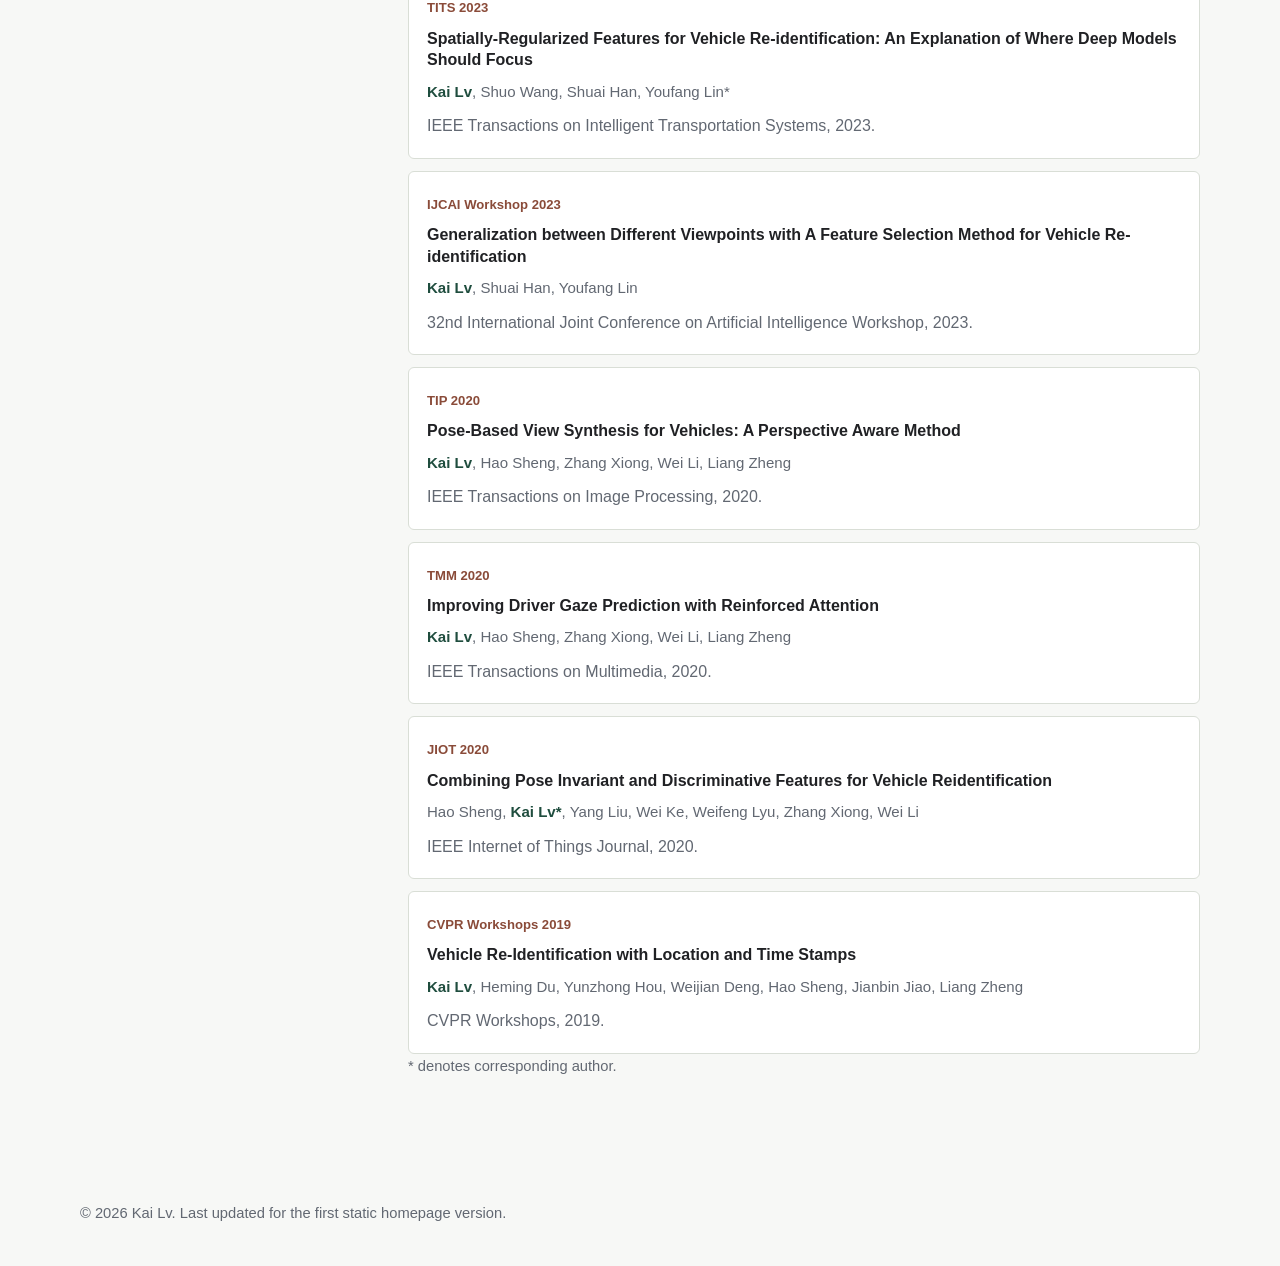
==== commit 08402c6b: "Expand publications on homepage" ====
--- a/index.html
+++ b/index.html
@@ -20,7 +20,7 @@
         <a href="#about">About me</a>
         <a href="#news">News</a>
         <a href="#experience">Working Experience</a>
-        <a href="#publications">Selected Publications</a>
+        <a href="#publications">Publications</a>
         <a class="language-link" href="./zh/">中文</a>
       </nav>
     </header>
@@ -71,32 +71,54 @@
           </div>
           <ol class="news-list">
             <li>
-              <time datetime="2026-05-01">2026</time>
+              <time datetime="2026-05-01">2026-05-01</time>
               One paper on role-level inductive bias for multi-agent reinforcement learning was
               accepted by ICML 2026.
             </li>
             <li>
-              <time datetime="2026-03-19">2026</time>
+              <time datetime="2026-03-19">2026-03-19</time>
               One paper on unsupervised domain adaptation was accepted by IEEE Transactions on
               Multimedia.
             </li>
             <li>
-              <time datetime="2026-02-21">2026</time>
-              One paper on reinforcement learning pre-training from videos was accepted by CVPR
-              2026.
-            </li>
-            <li>
-              <time datetime="2025-11-09">Nov 2025</time>
+              <time datetime="2026-02-21">2026-02-21</time>
+              One paper on reinforcement learning pre-training from videos was accepted by CVPR 2026.
+            </li>
+            <li>
+              <time datetime="2025-11-09">2025-11-09</time>
               One paper on active inference for decentralized execution was accepted by AAAI 2026.
             </li>
             <li>
-              <time datetime="2025-10-27">Oct 2025</time>
+              <time datetime="2025-10-27">2025-10-27</time>
               One paper on visual reinforcement learning generalization was accepted by Neural
               Networks.
             </li>
             <li>
-              <time datetime="2025-06-15">Jun 2025</time>
+              <time datetime="2025-08-10">2025-08-10</time>
+              One paper on robust representations for visual reinforcement learning was accepted by
+              ACM Transactions on Multimedia Computing, Communications, and Applications.
+            </li>
+            <li>
+              <time datetime="2025-06-15">2025-06-15</time>
               One paper on reinforcement learning pre-training was accepted by ACM Multimedia 2025.
+            </li>
+            <li>
+              <time datetime="2025-04-30">2025-04-30</time>
+              One paper on continual multi-agent coordination was accepted by IJCAI 2025.
+            </li>
+            <li>
+              <time datetime="2024-12-20">2024-12-20</time>
+              One paper on offline safe reinforcement learning was accepted by AAMAS 2025.
+            </li>
+            <li>
+              <time datetime="2024-12-10">2024-12-10</time>
+              Two papers were accepted by AAAI 2025, covering vehicle re-identification and
+              communication delay-tolerant multi-agent collaboration.
+            </li>
+            <li>
+              <time datetime="2024-11-30">2024-11-30</time>
+              One paper on safe reinforcement learning was accepted by IEEE Transactions on Systems,
+              Man, and Cybernetics: Systems.
             </li>
           </ol>
         </section>
@@ -124,58 +146,191 @@
 
         <section class="page-section" id="publications">
           <div class="section-heading">
-            <h2>Selected Publications</h2>
+            <h2>Publications</h2>
             <a class="small-link" href="./zh/publications/">中文论文页</a>
           </div>
-          <div class="publication-list compact">
-            <article class="publication-item">
-              <span class="venue">CVPR 2026</span>
-              <h3>Local Motion Matters: A Deconstruct-Recompose Paradigm for Reinforcement Learning Pre-training from Videos</h3>
-              <p class="publication-authors">Jinwen Wang, Youfang Lin, Xiaobo Hu, Shuo Wang, <strong>Kai Lv</strong></p>
-              <p>Embodied intelligent manipulation</p>
-            </article>
-            <article class="publication-item">
-              <span class="venue">ICML 2026</span>
-              <h3>Role-Level Inductive Bias for Cross-Task Generalization in Multi-Agent Reinforcement Learning</h3>
-              <p class="publication-authors">Chang Yao, Youfang Lin, Shoucheng Song, Hao Wu, Yuqing Ma, <strong>Kai Lv*</strong></p>
-              <p>Multi-agent reinforcement learning</p>
-            </article>
-            <article class="publication-item">
-              <span class="venue">AAAI 2026</span>
-              <h3>Think How Your Teammates Think: Active Inference Can Benefit Decentralized Execution</h3>
-              <p class="publication-authors">Hao Wu, Shoucheng Song, Chang Yao, Sheng Han, Huaiyu Wan, Youfang Lin, <strong>Kai Lv*</strong></p>
-              <p>Multi-agent collaboration</p>
-            </article>
-            <article class="publication-item">
-              <span class="venue">IEEE TMM 2026</span>
-              <h3>Let Confidence Speak: Combining Small and Large Models via Pseudo Labeling for Unsupervised Domain Adaptation</h3>
-              <p class="publication-authors">Huiqi Yang, Ying Shu, Hehe Fan, Youfang Lin, <strong>Kai Lv*</strong></p>
-              <p>Object re-identification</p>
-            </article>
-            <article class="publication-item">
-              <span class="venue">ACM MM 2025</span>
-              <h3>From Pixels to Temporal Correlations: Learning Informative Representations for Reinforcement Learning Pre-training</h3>
-              <p class="publication-authors">Jinwen Wang, Youfang Lin, Xiaobo Hu, Siyu Yang, Sheng Han, Shuo Wang, <strong>Kai Lv</strong></p>
-              <p>Embodied intelligent manipulation</p>
-            </article>
-            <article class="publication-item">
-              <span class="venue">IJCAI 2025</span>
-              <h3>From General Relation Patterns to Task-Specific Decision-Making in Continual Multi-Agent Coordination</h3>
-              <p class="publication-authors">Chang Yao, Youfang Lin, Shoucheng Song, Hao Wu, Yuqing Ma, Sheng Han, <strong>Kai Lv*</strong></p>
-              <p>Multi-agent collaboration</p>
-            </article>
-            <article class="publication-item">
-              <span class="venue">AAAI 2025</span>
-              <h3>Infer the Whole from a Glimpse of a Part: Keypoint-based Knowledge Graph for Vehicle Re-identification</h3>
-              <p class="publication-authors"><strong>Kai Lv</strong>, Yunlong Li, Zhuo Chen, Shuo Wang, Sheng Han, Youfang Lin*</p>
-              <p>Object re-identification</p>
-            </article>
-            <article class="publication-item">
-              <span class="venue">ACM TOMM 2024</span>
-              <h3>Style Variable and Irrelevant Learning for Generalizable Person Re-identification</h3>
-              <p class="publication-authors"><strong>Kai Lv</strong>, Haobo Chen, Chuyang Zhao, Kai Tu, Junru Chen, Yadong Li, Boxun Li, Youfang Lin*</p>
-              <p>Generalizable person re-identification</p>
-            </article>
+          <p class="section-intro">
+            Publications are grouped by the same research themes used on the Chinese profile page.
+          </p>
+
+          <div class="publication-group">
+            <h3>Embodied Intelligent Manipulation</h3>
+            <div class="publication-list compact">
+              <article class="publication-item">
+                <span class="venue">CVPR 2026</span>
+                <h4>Local Motion Matters: A Deconstruct–Recompose Paradigm for Reinforcement Learning Pre-training from Videos</h4>
+                <p class="publication-authors">Jinwen Wang, Youfang Lin, Xiaobo Hu, Shuo Wang, <strong>Kai Lv</strong></p>
+                <p>The IEEE/CVF Conference on Computer Vision and Pattern Recognition, 2026.</p>
+              </article>
+              <article class="publication-item">
+                <span class="venue">NN 2025</span>
+                <h4>Bidirectional Transition Consistency between Multi-Domain Observations for Visual Reinforcement Learning Generalization</h4>
+                <p class="publication-authors">Xiaobo Hu, Youfang Lin, Jinwen Wang, Yue Liu, Shuo Wang, Hehe Fan, <strong>Kai Lv*</strong></p>
+                <p>Neural Networks, 2025.</p>
+              </article>
+              <article class="publication-item">
+                <span class="venue">TOMM 2025</span>
+                <h4>Learning Robust Representations via Bidirectional Transition for Visual Reinforcement Learning</h4>
+                <p class="publication-authors">Xiaobo Hu, Youfang Lin, Jinwen Wang, Yue Liu, Shuo Wang, Hehe Fan, <strong>Kai Lv*</strong></p>
+                <p>ACM Transactions on Multimedia Computing, Communications and Applications, 2025.</p>
+              </article>
+              <article class="publication-item">
+                <span class="venue">ACM MM 2025</span>
+                <h4>From Pixels to Temporal Correlations: Learning Informative Representations for Reinforcement Learning Pre-training</h4>
+                <p class="publication-authors">Jinwen Wang, Youfang Lin, Xiaobo Hu, Siyu Yang, Sheng Han, Shuo Wang, <strong>Kai Lv</strong></p>
+                <p>Proceedings of the 33rd ACM International Conference on Multimedia, 2025.</p>
+              </article>
+              <article class="publication-item">
+                <span class="venue">IJCAI 2024</span>
+                <h4>How to Learn Domain-Invariant Representations for Visual Reinforcement Learning: An Information-Theoretical Perspective</h4>
+                <p class="publication-authors">Shuo Wang, Zhihao Wu, Xiaobo Hu, Jinwen Wang, Youfang Lin, <strong>Kai Lv*</strong></p>
+                <p>The 33rd International Joint Conference on Artificial Intelligence, 2024.</p>
+              </article>
+              <article class="publication-item">
+                <span class="venue">AAAI 2024</span>
+                <h4>What Effects the Generalization in Visual Reinforcement Learning: Policy Consistency with Truncated Return Prediction</h4>
+                <p class="publication-authors">Shuo Wang, Zhihao Wu, Xiaobo Hu, Jinwen Wang, Youfang Lin, <strong>Kai Lv*</strong></p>
+                <p>The 38th AAAI Conference on Artificial Intelligence, 2024.</p>
+              </article>
+              <article class="publication-item">
+                <span class="venue">TOMM 2024</span>
+                <h4>Building Category Graphs Representation with Spatial and Temporal Attention for Visual Navigation</h4>
+                <p class="publication-authors">Xiaobo Hu, Youfang Lin, Hehe Fan, Shuo Wang, Zhihao Wu, <strong>Kai Lv*</strong></p>
+                <p>ACM Transactions on Multimedia Computing, Communications and Applications, 2024.</p>
+              </article>
+              <article class="publication-item">
+                <span class="venue">TCSVT 2023</span>
+                <h4>Agent-Centric Relation Graph for Object Visual Navigation</h4>
+                <p class="publication-authors">Xiaobo Hu, Youfang Lin, Shuo Wang, Zhihao Wu, <strong>Kai Lv*</strong></p>
+                <p>IEEE Transactions on Circuits and Systems for Video Technology, 2023.</p>
+              </article>
+              <article class="publication-item">
+                <span class="venue">TMM 2023</span>
+                <h4>Skill-based Hierarchical Reinforcement Learning for Target Visual Navigation</h4>
+                <p class="publication-authors">Shuo Wang, Zhihao Wu, Xiaobo Hu, Youfang Lin, <strong>Kai Lv*</strong></p>
+                <p>IEEE Transactions on Multimedia, 2023.</p>
+              </article>
+            </div>
+          </div>
+
+          <div class="publication-group">
+            <h3>Multi-Agent Collaboration</h3>
+            <div class="publication-list compact">
+              <article class="publication-item">
+                <span class="venue">ICML 2026</span>
+                <h4>Role-Level Inductive Bias for Cross-Task Generalization in Multi-Agent Reinforcement Learning</h4>
+                <p class="publication-authors">Chang Yao, Youfang Lin, Shoucheng Song, Hao Wu, Yuqing Ma, <strong>Kai Lv*</strong></p>
+                <p>The Forty-third International Conference on Machine Learning, 2026.</p>
+              </article>
+              <article class="publication-item">
+                <span class="venue">AAAI 2026</span>
+                <h4>Think How Your Teammates Think: Active Inference Can Benefit Decentralized Execution</h4>
+                <p class="publication-authors">Hao Wu, Shoucheng Song, Chang Yao, Sheng Han, Huaiyu Wan, Youfang Lin, <strong>Kai Lv*</strong></p>
+                <p>The 40th AAAI Conference on Artificial Intelligence, 2026.</p>
+              </article>
+              <article class="publication-item">
+                <span class="venue">IJCAI 2025</span>
+                <h4>From General Relation Patterns to Task-Specific Decision-Making in Continual Multi-Agent Coordination</h4>
+                <p class="publication-authors">Chang Yao, Youfang Lin, Shoucheng Song, Hao Wu, Yuqing Ma, Sheng Han, <strong>Kai Lv*</strong></p>
+                <p>The 34th International Joint Conference on Artificial Intelligence, 2025.</p>
+              </article>
+              <article class="publication-item">
+                <span class="venue">AAAI 2025</span>
+                <h4>CoDe: Communication Delay-Tolerant Multi-Agent Collaboration via Dual Alignment of Intent and Timeliness</h4>
+                <p class="publication-authors">Shoucheng Song, Youfang Lin, Sheng Han, Chang Yao, Hao Wu, Shuo Wang, <strong>Kai Lv*</strong></p>
+                <p>The 39th AAAI Conference on Artificial Intelligence, 2025.</p>
+              </article>
+              <article class="publication-item">
+                <span class="venue">TSMC-S 2025</span>
+                <h4>Off-policy Conservative Distributional Reinforcement Learning with Safety Constraints</h4>
+                <p class="publication-authors">Hengrui Zhang, Youfang Lin, Shuo Shen, Sheng Han, <strong>Kai Lv*</strong></p>
+                <p>IEEE Transactions on Systems, Man, and Cybernetics: Systems, 2025.</p>
+              </article>
+              <article class="publication-item">
+                <span class="venue">AAAI 2024</span>
+                <h4>Enhancing Off-policy Constrained Reinforcement Learning through Adaptive Ensemble C Estimation</h4>
+                <p class="publication-authors">Hengrui Zhang, Youfang Lin, Shuo Shen, Sheng Han, <strong>Kai Lv*</strong></p>
+                <p>The 38th AAAI Conference on Artificial Intelligence, 2024.</p>
+              </article>
+              <article class="publication-item">
+                <span class="venue">KSEM 2023</span>
+                <h4>Offline Reinforcement Learning with Diffusion-Based Behavior Cloning Term</h4>
+                <p class="publication-authors">Han Wang, Youfang Lin, Sheng Han, <strong>Kai Lv*</strong></p>
+                <p>The 16th International Conference on Knowledge Science, Engineering and Management, 2023.</p>
+              </article>
+              <article class="publication-item">
+                <span class="venue">TVT 2022</span>
+                <h4>Lexicographic Actor-Critic Deep Reinforcement Learning for Urban Autonomous Driving</h4>
+                <p class="publication-authors">Hengrui Zhang, Youfang Lin, Sheng Han, <strong>Kai Lv*</strong></p>
+                <p>IEEE Transactions on Vehicular Technology, 2022.</p>
+              </article>
+              <article class="publication-item">
+                <span class="venue">Connection Science 2022</span>
+                <h4>A Lightweight and Style-Robust Neural Network for Autonomous Driving in End Side Devices</h4>
+                <p class="publication-authors">Sheng Han, Youfang Lin, Zhihui Guo, <strong>Kai Lv*</strong></p>
+                <p>Connection Science, 2022.</p>
+              </article>
+            </div>
+          </div>
+
+          <div class="publication-group">
+            <h3>Object Re-Identification</h3>
+            <div class="publication-list compact">
+              <article class="publication-item">
+                <span class="venue">TMM 2026</span>
+                <h4>Let Confidence Speak: Combining Small and Large Models via Pseudo Labeling for Unsupervised Domain Adaptation</h4>
+                <p class="publication-authors">Huiqi Yang, Ying Shu, Hehe Fan, Youfang Lin, <strong>Kai Lv*</strong></p>
+                <p>IEEE Transactions on Multimedia, 2026.</p>
+              </article>
+              <article class="publication-item">
+                <span class="venue">AAAI 2025</span>
+                <h4>Infer the Whole from a Glimpse of a Part: Keypoint-based Knowledge Graph for Vehicle Re-identification</h4>
+                <p class="publication-authors"><strong>Kai Lv</strong>, Yunlong Li, Zhuo Chen, Shuo Wang, Sheng Han, Youfang Lin*</p>
+                <p>The 39th AAAI Conference on Artificial Intelligence, 2025.</p>
+              </article>
+              <article class="publication-item">
+                <span class="venue">TOMM 2024</span>
+                <h4>Style Variable and Irrelevant Learning for Generalizable Person Re-identification</h4>
+                <p class="publication-authors"><strong>Kai Lv</strong>, Haobo Chen, Chuyang Zhao, Kai Tu, Junru Chen, Yadong Li, Boxun Li, Youfang Lin*</p>
+                <p>ACM Transactions on Multimedia Computing, Communications and Applications, 2024.</p>
+              </article>
+              <article class="publication-item">
+                <span class="venue">TITS 2023</span>
+                <h4>Spatially-Regularized Features for Vehicle Re-identification: An Explanation of Where Deep Models Should Focus</h4>
+                <p class="publication-authors"><strong>Kai Lv</strong>, Shuo Wang, Shuai Han, Youfang Lin*</p>
+                <p>IEEE Transactions on Intelligent Transportation Systems, 2023.</p>
+              </article>
+              <article class="publication-item">
+                <span class="venue">IJCAI Workshop 2023</span>
+                <h4>Generalization between Different Viewpoints with A Feature Selection Method for Vehicle Re-identification</h4>
+                <p class="publication-authors"><strong>Kai Lv</strong>, Shuai Han, Youfang Lin</p>
+                <p>32nd International Joint Conference on Artificial Intelligence Workshop, 2023.</p>
+              </article>
+              <article class="publication-item">
+                <span class="venue">TIP 2020</span>
+                <h4>Pose-Based View Synthesis for Vehicles: A Perspective Aware Method</h4>
+                <p class="publication-authors"><strong>Kai Lv</strong>, Hao Sheng, Zhang Xiong, Wei Li, Liang Zheng</p>
+                <p>IEEE Transactions on Image Processing, 2020.</p>
+              </article>
+              <article class="publication-item">
+                <span class="venue">TMM 2020</span>
+                <h4>Improving Driver Gaze Prediction with Reinforced Attention</h4>
+                <p class="publication-authors"><strong>Kai Lv</strong>, Hao Sheng, Zhang Xiong, Wei Li, Liang Zheng</p>
+                <p>IEEE Transactions on Multimedia, 2020.</p>
+              </article>
+              <article class="publication-item">
+                <span class="venue">JIOT 2020</span>
+                <h4>Combining Pose Invariant and Discriminative Features for Vehicle Reidentification</h4>
+                <p class="publication-authors">Hao Sheng, <strong>Kai Lv*</strong>, Yang Liu, Wei Ke, Weifeng Lyu, Zhang Xiong, Wei Li</p>
+                <p>IEEE Internet of Things Journal, 2020.</p>
+              </article>
+              <article class="publication-item">
+                <span class="venue">CVPR Workshops 2019</span>
+                <h4>Vehicle Re-Identification with Location and Time Stamps</h4>
+                <p class="publication-authors"><strong>Kai Lv</strong>, Heming Du, Yunzhong Hou, Weijian Deng, Hao Sheng, Jianbin Jiao, Liang Zheng</p>
+                <p>CVPR Workshops, 2019.</p>
+              </article>
+            </div>
           </div>
           <p class="author-note">* denotes corresponding author.</p>
         </section>
--- a/assets/css/styles.css
+++ b/assets/css/styles.css
@@ -197,7 +197,8 @@
 
 .page-section h3,
 .publication-item h2,
-.publication-item h3 {
+.publication-item h3,
+.publication-item h4 {
   margin: 0 0 8px;
   line-height: 1.35;
 }
@@ -252,7 +253,7 @@
 
 .news-list li {
   display: grid;
-  grid-template-columns: 92px minmax(0, 1fr);
+  grid-template-columns: 112px minmax(0, 1fr);
   gap: 14px;
   padding: 14px 0;
   border-bottom: 1px solid var(--line);
@@ -304,6 +305,20 @@
   gap: 12px;
 }
 
+.publication-group {
+  margin-top: 26px;
+}
+
+.publication-group:first-of-type {
+  margin-top: 18px;
+}
+
+.publication-group > h3 {
+  margin-bottom: 12px;
+  color: var(--accent-dark);
+  font-size: 1.15rem;
+}
+
 .publication-item {
   padding: 18px;
   background: var(--surface);
@@ -320,6 +335,10 @@
 }
 
 .publication-item h3 {
+  font-size: 1rem;
+}
+
+.publication-item h4 {
   font-size: 1rem;
 }
 
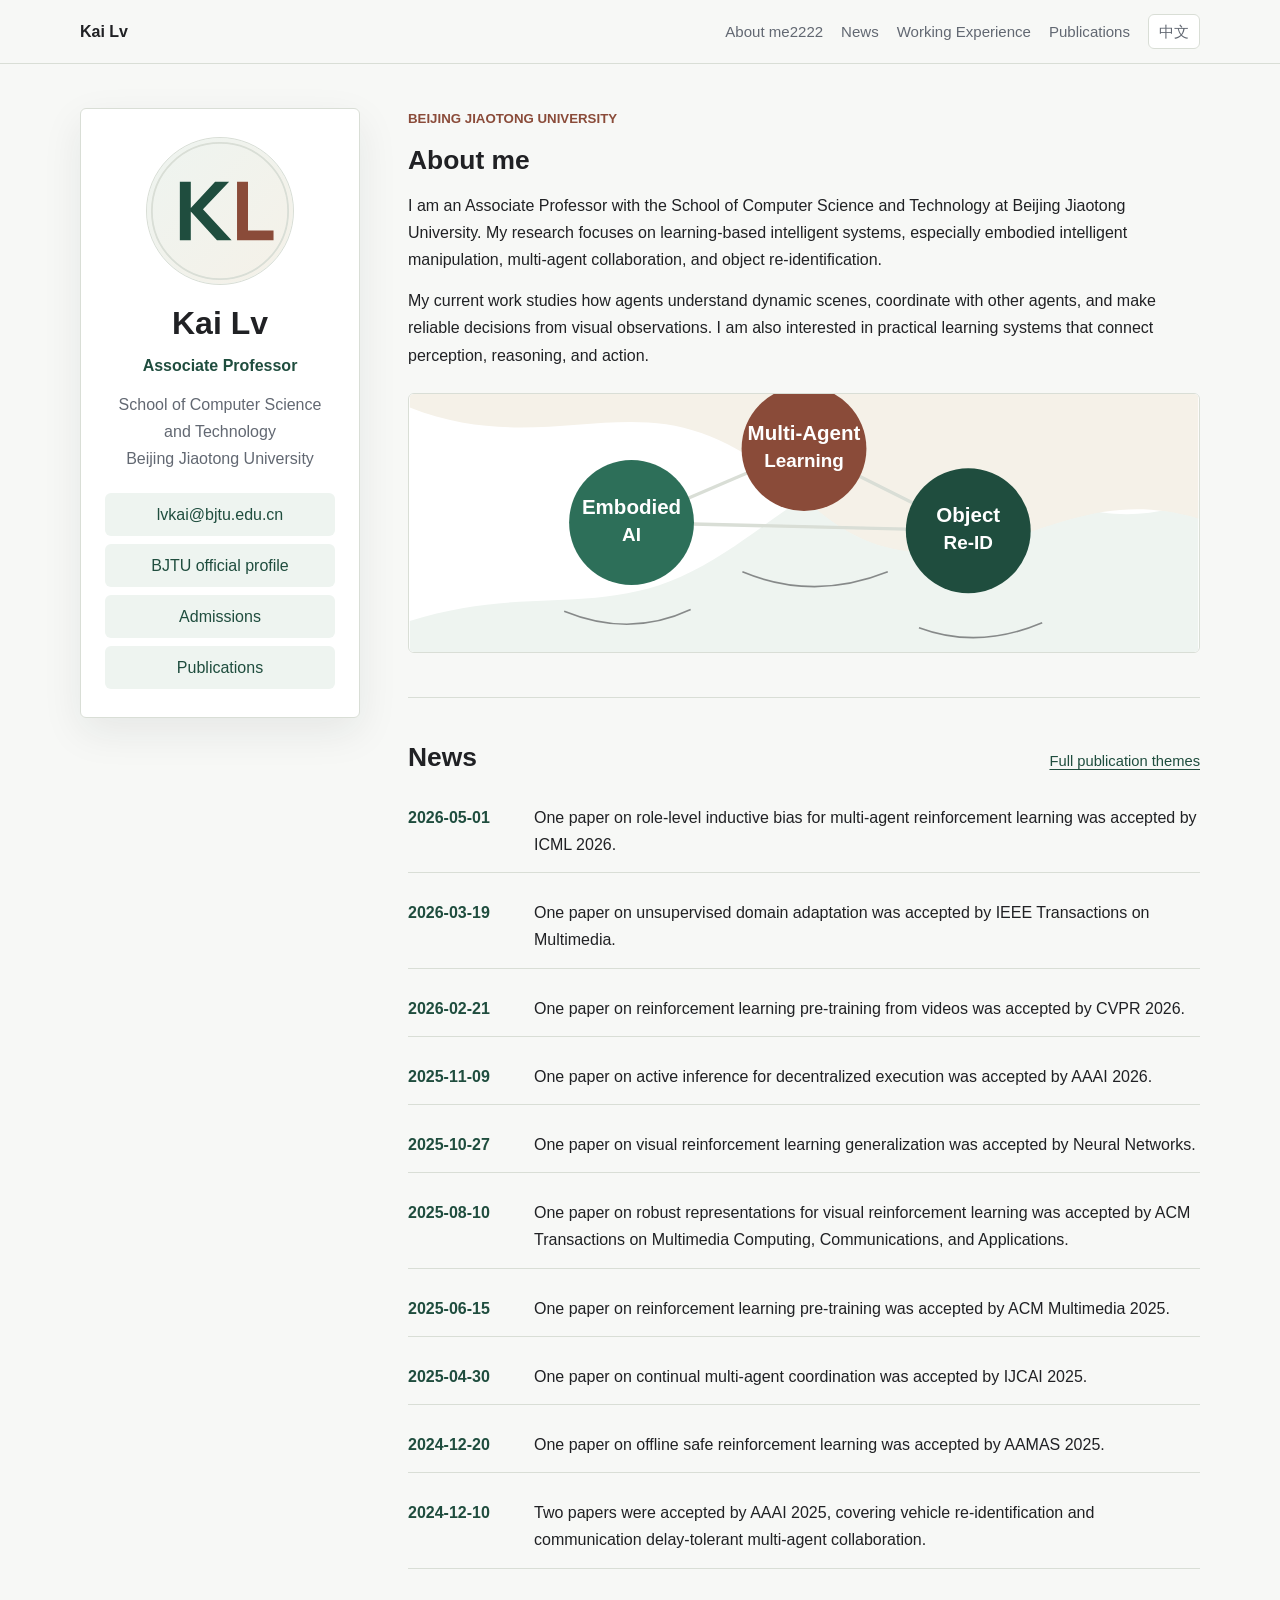
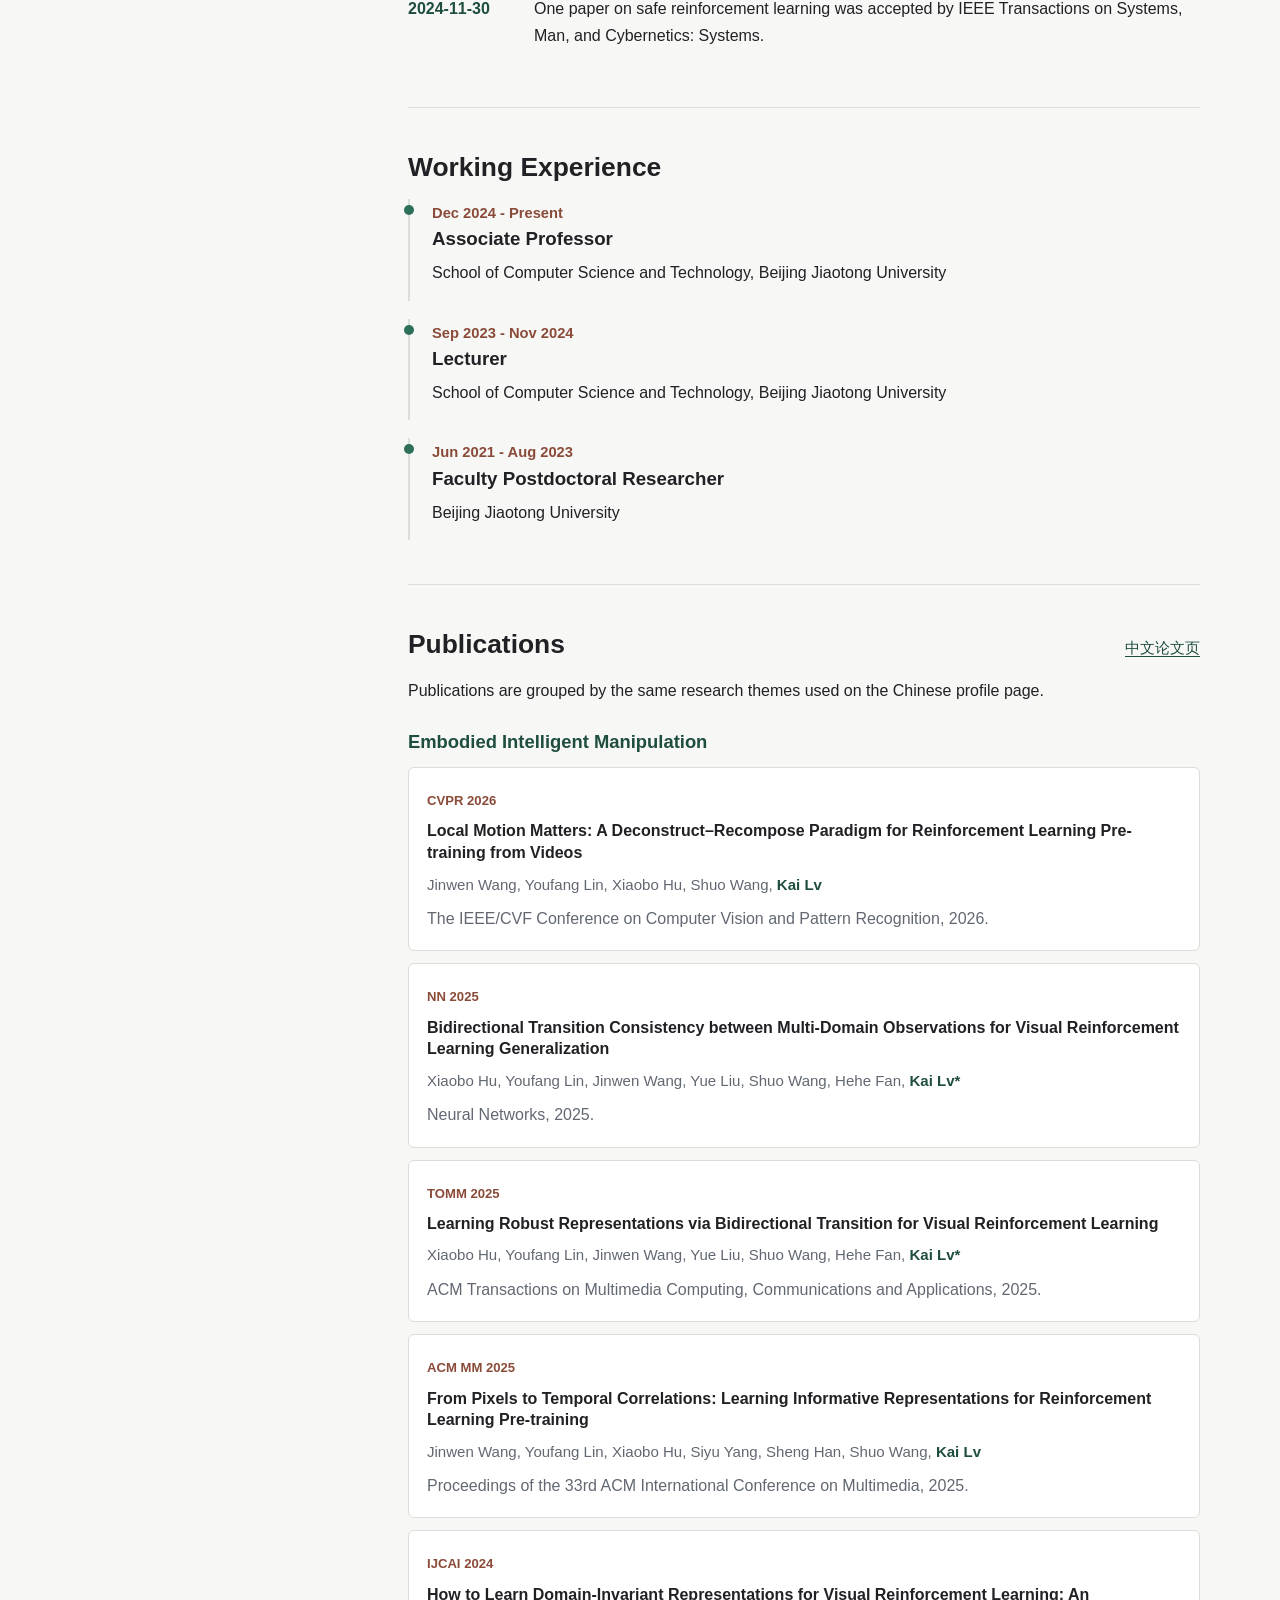
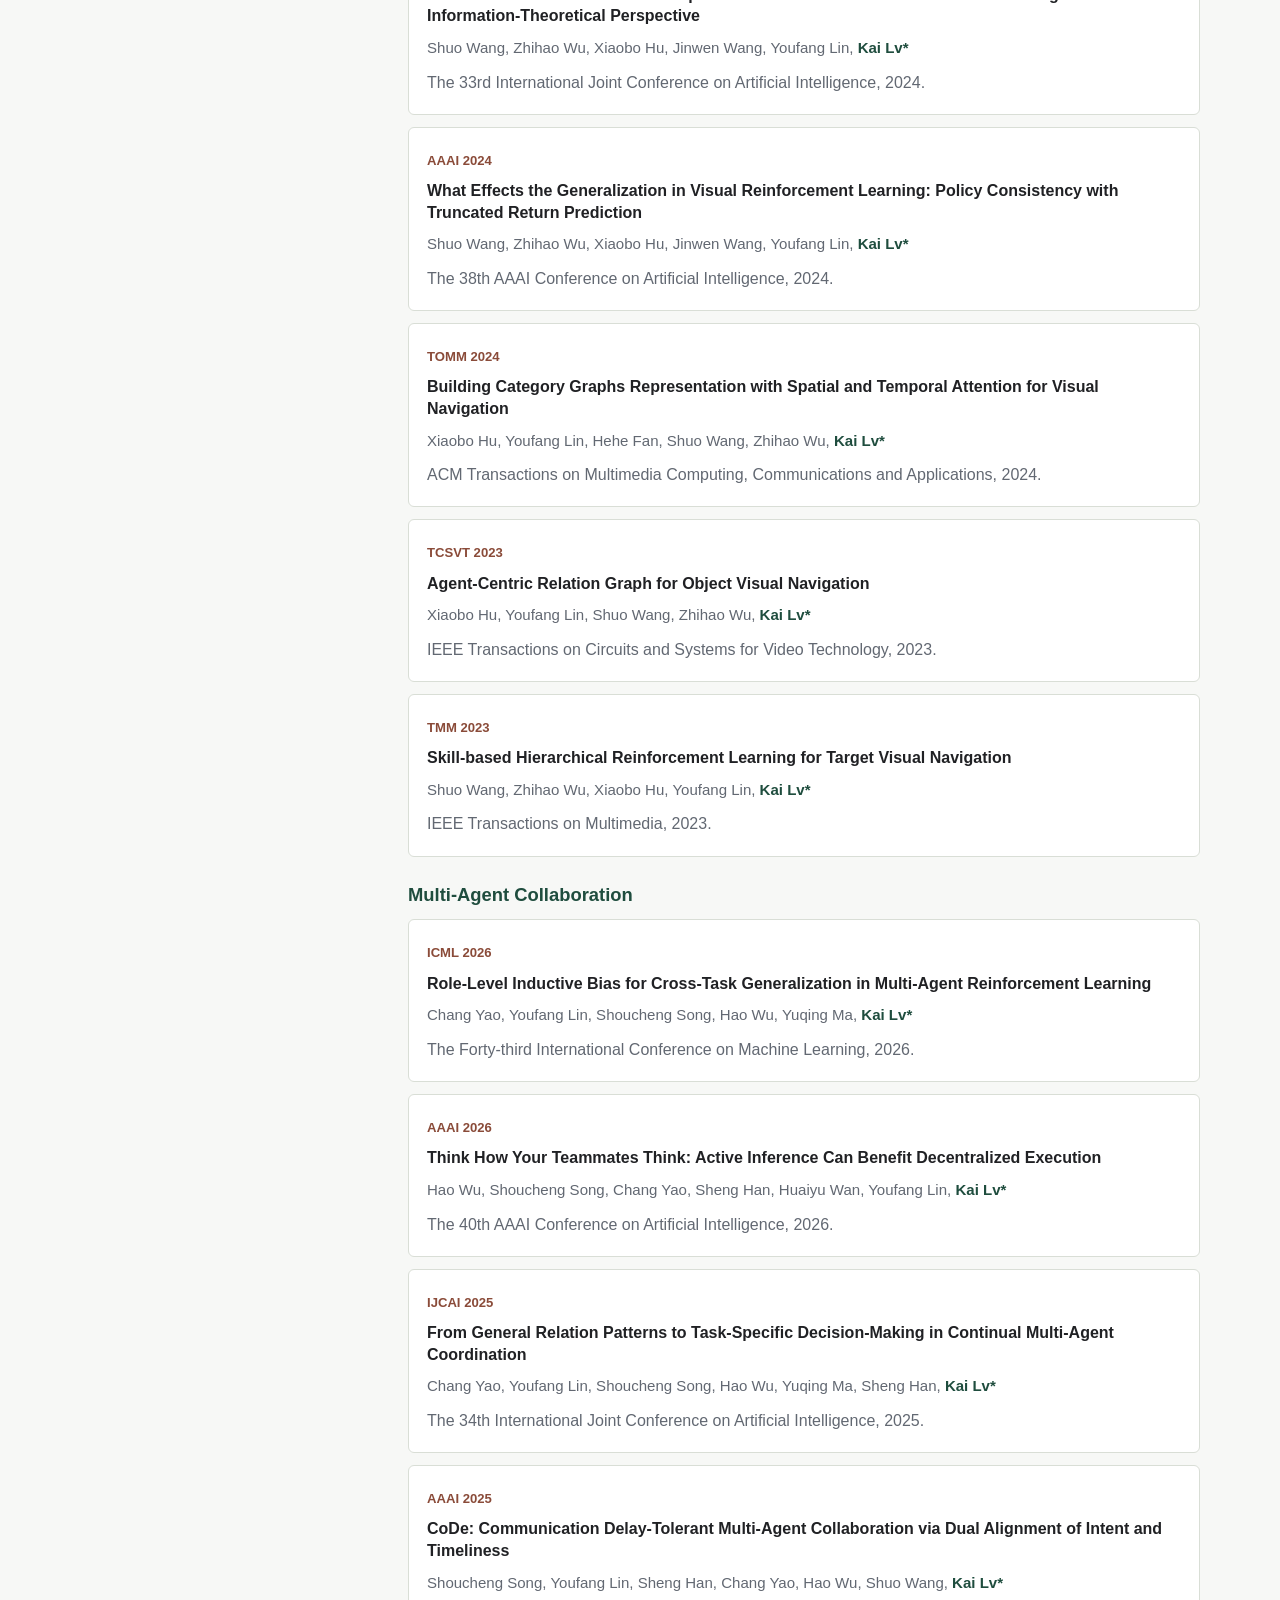
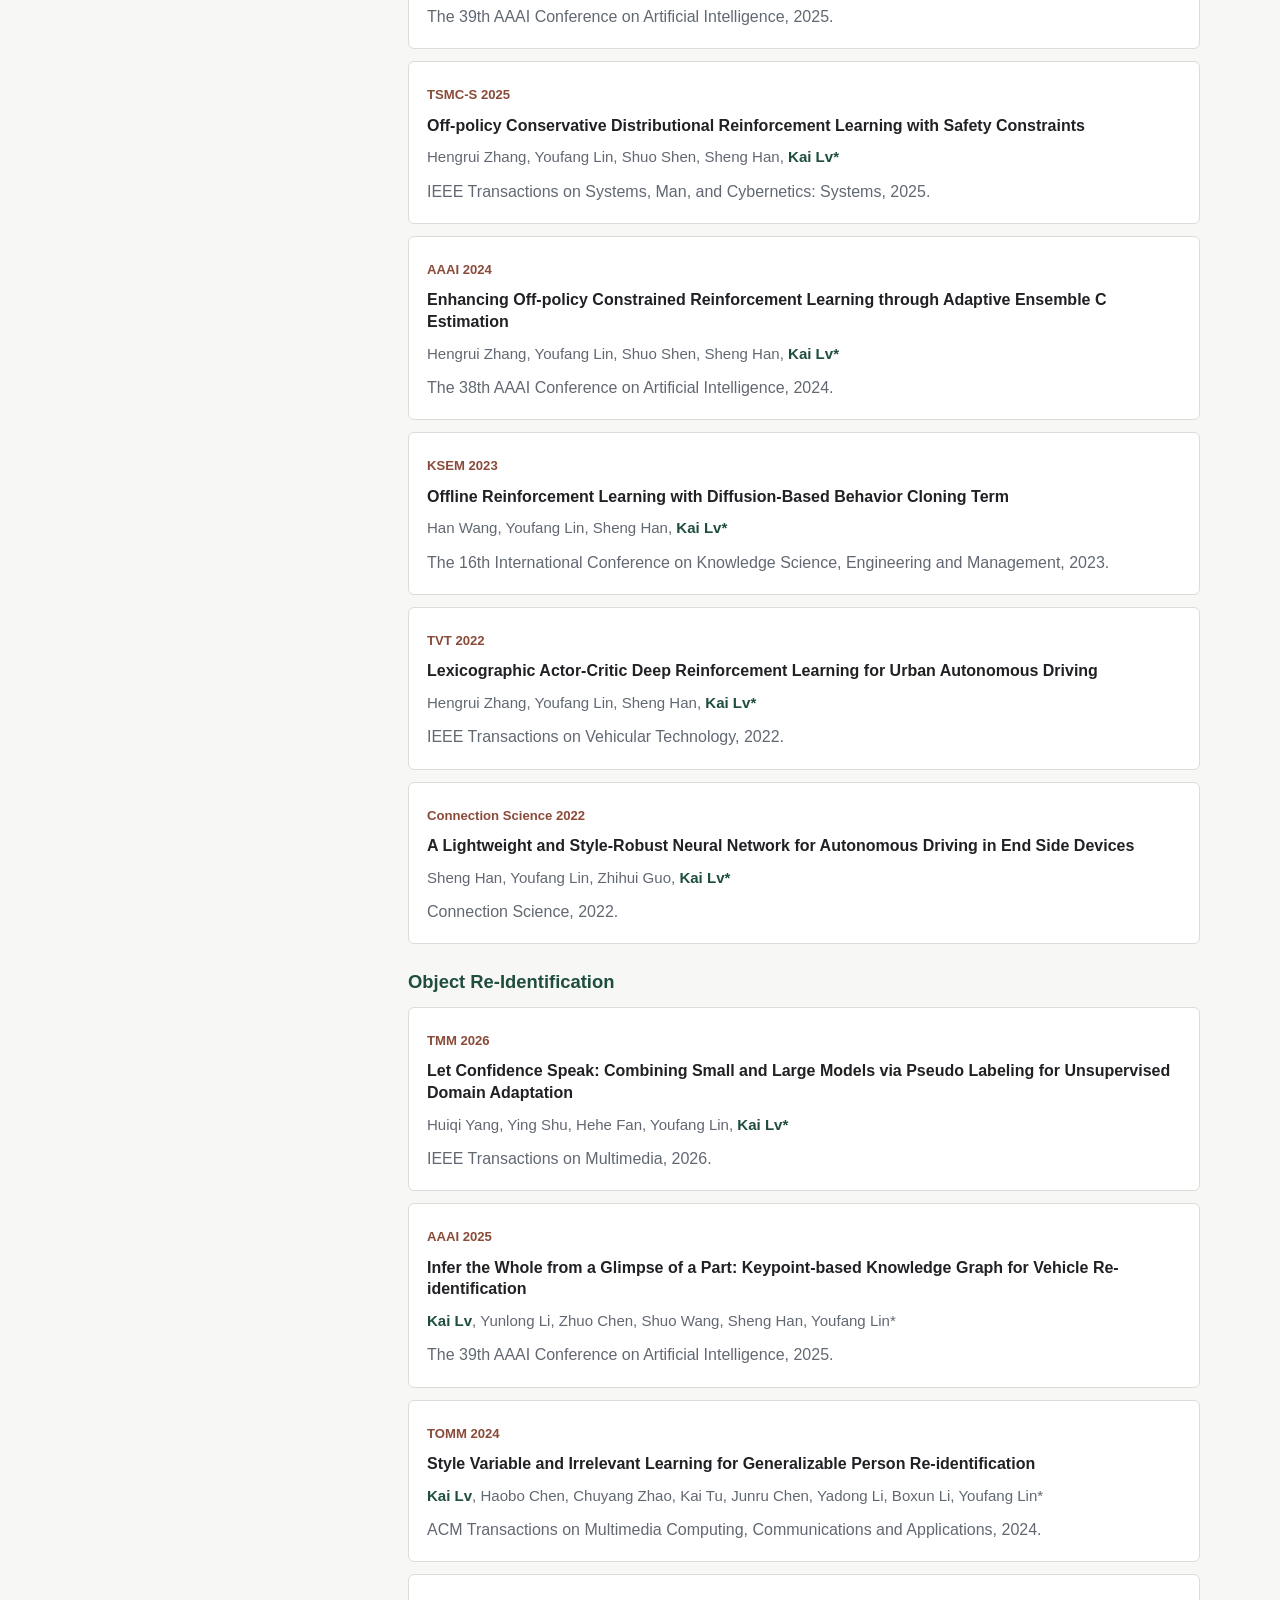
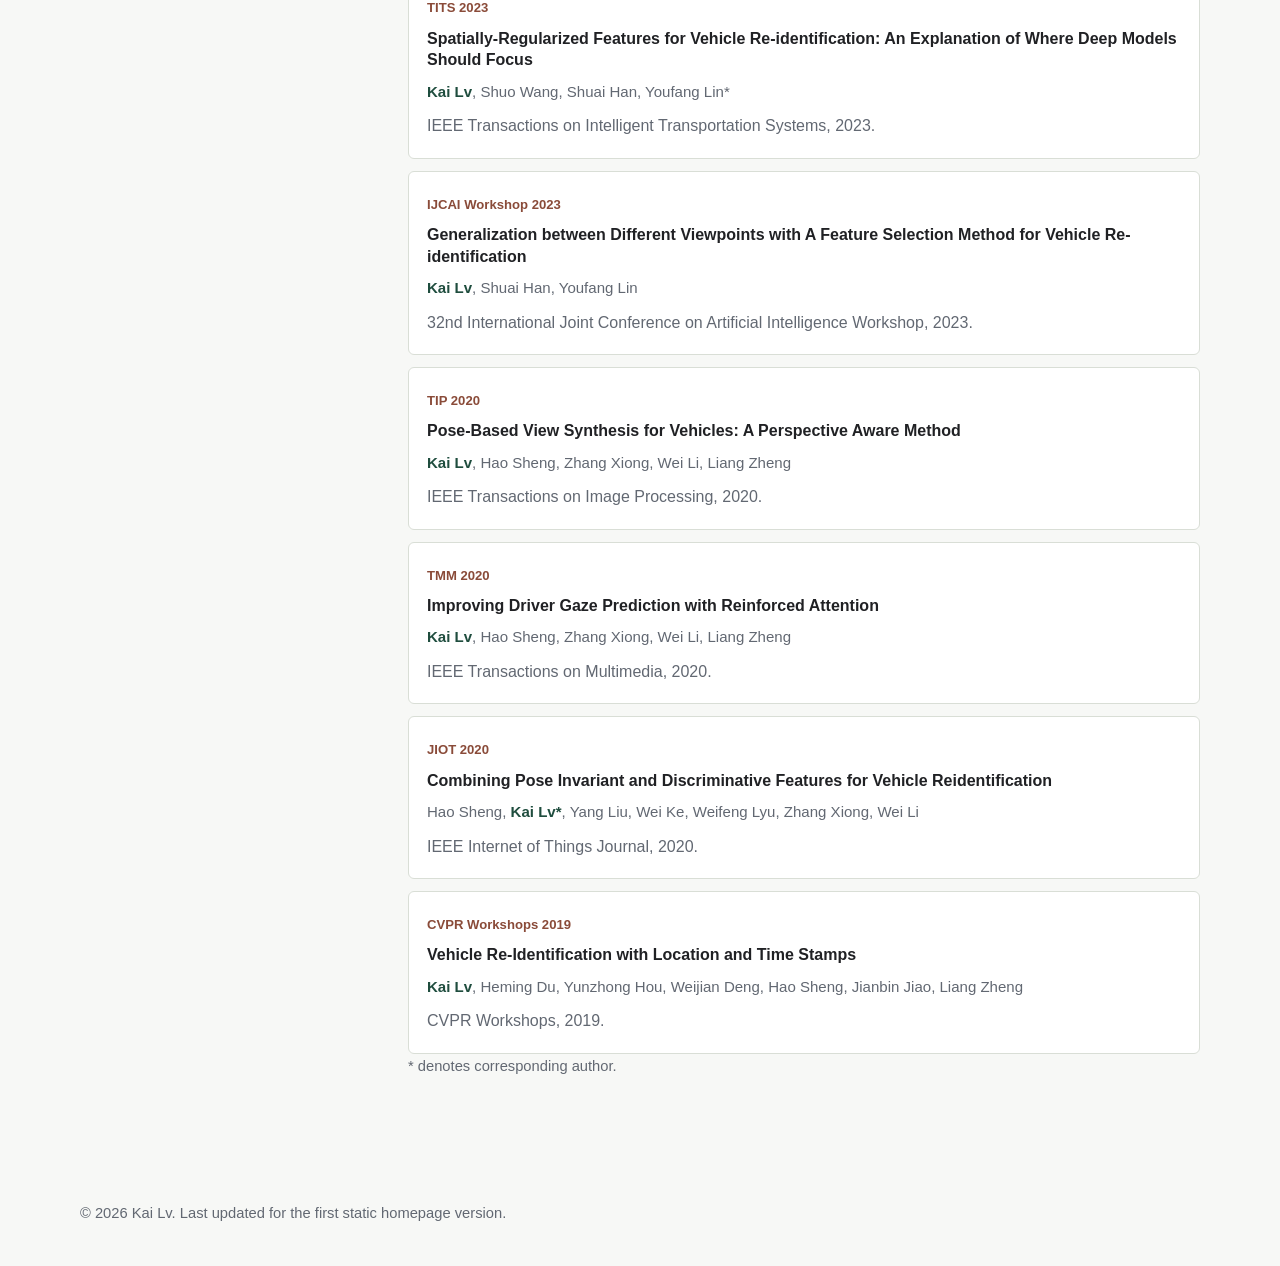
==== commit f3f20f5b: "Update index.html" ====
--- a/index.html
+++ b/index.html
@@ -17,7 +17,7 @@
     <header class="topbar">
       <a class="brand" href="./">Kai Lv</a>
       <nav class="topnav" aria-label="Primary navigation">
-        <a href="#about">About me</a>
+        <a href="#about">About me2222</a>
         <a href="#news">News</a>
         <a href="#experience">Working Experience</a>
         <a href="#publications">Publications</a>
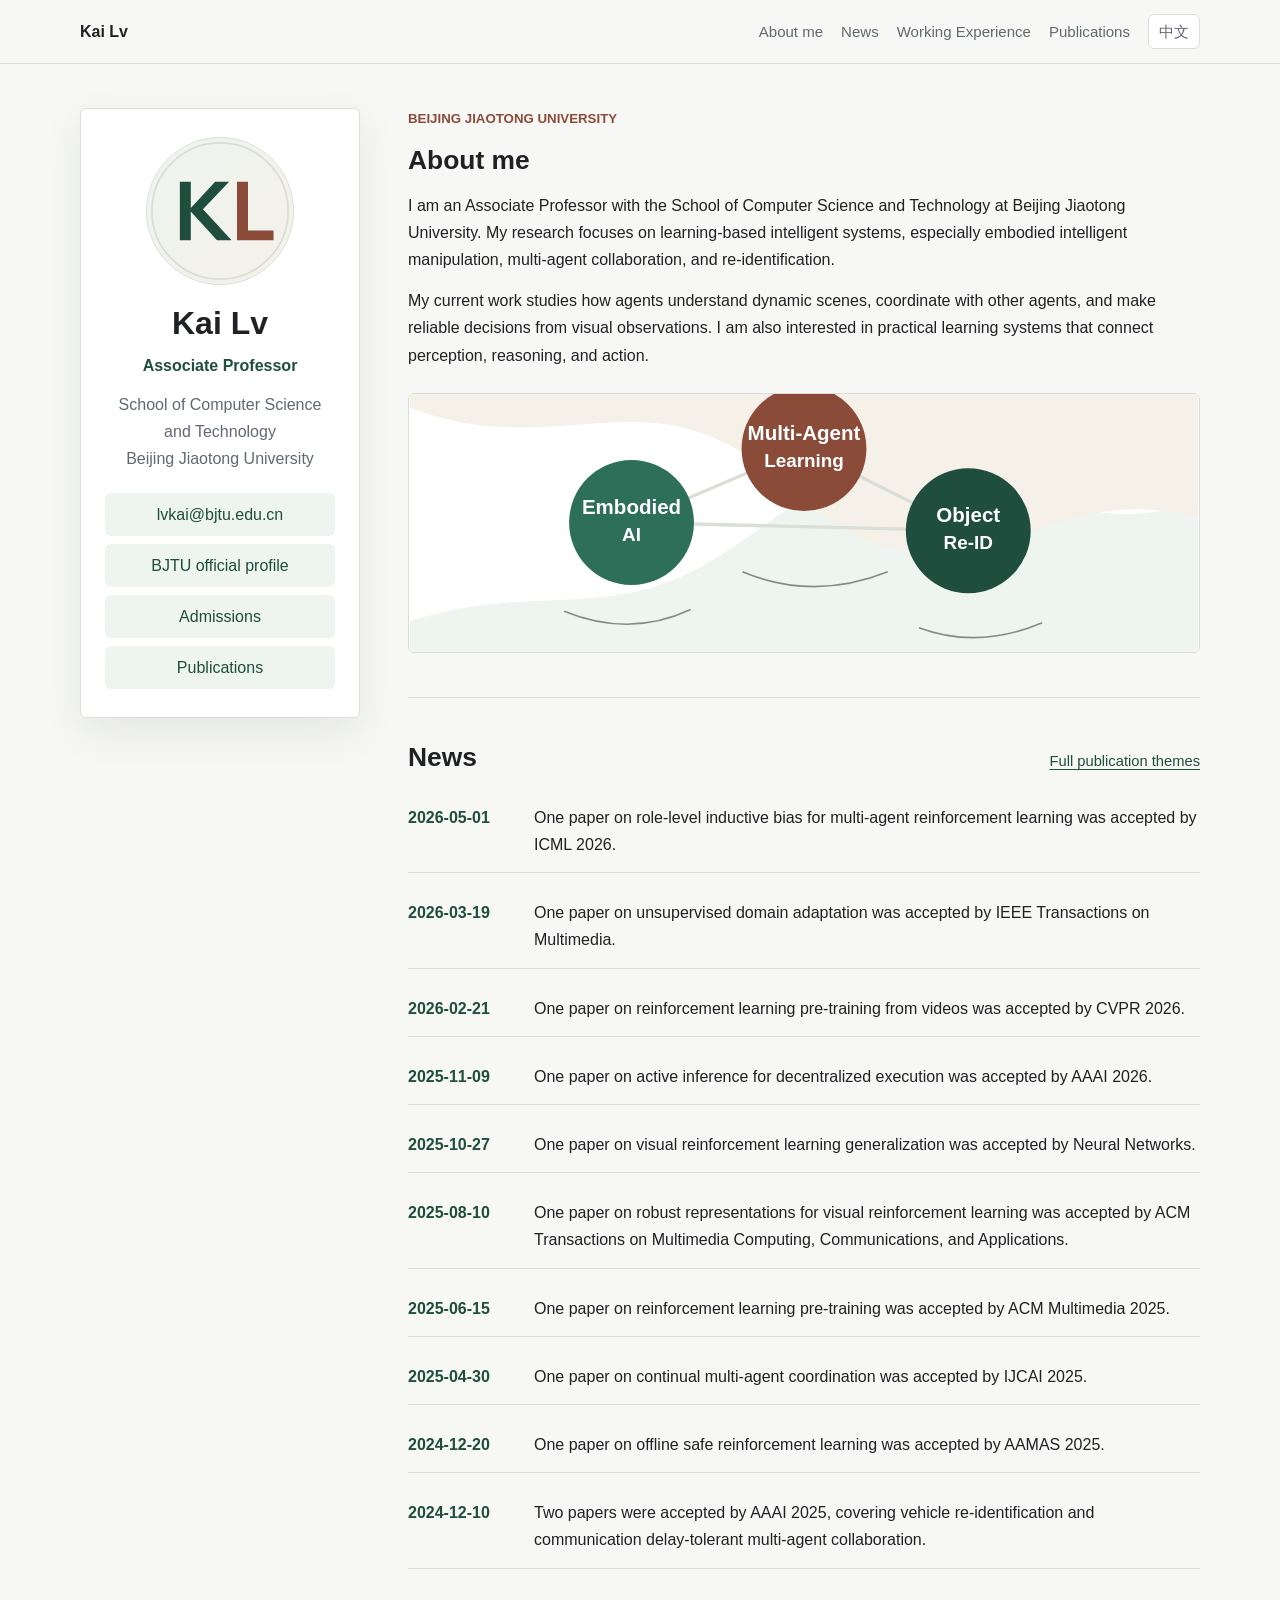
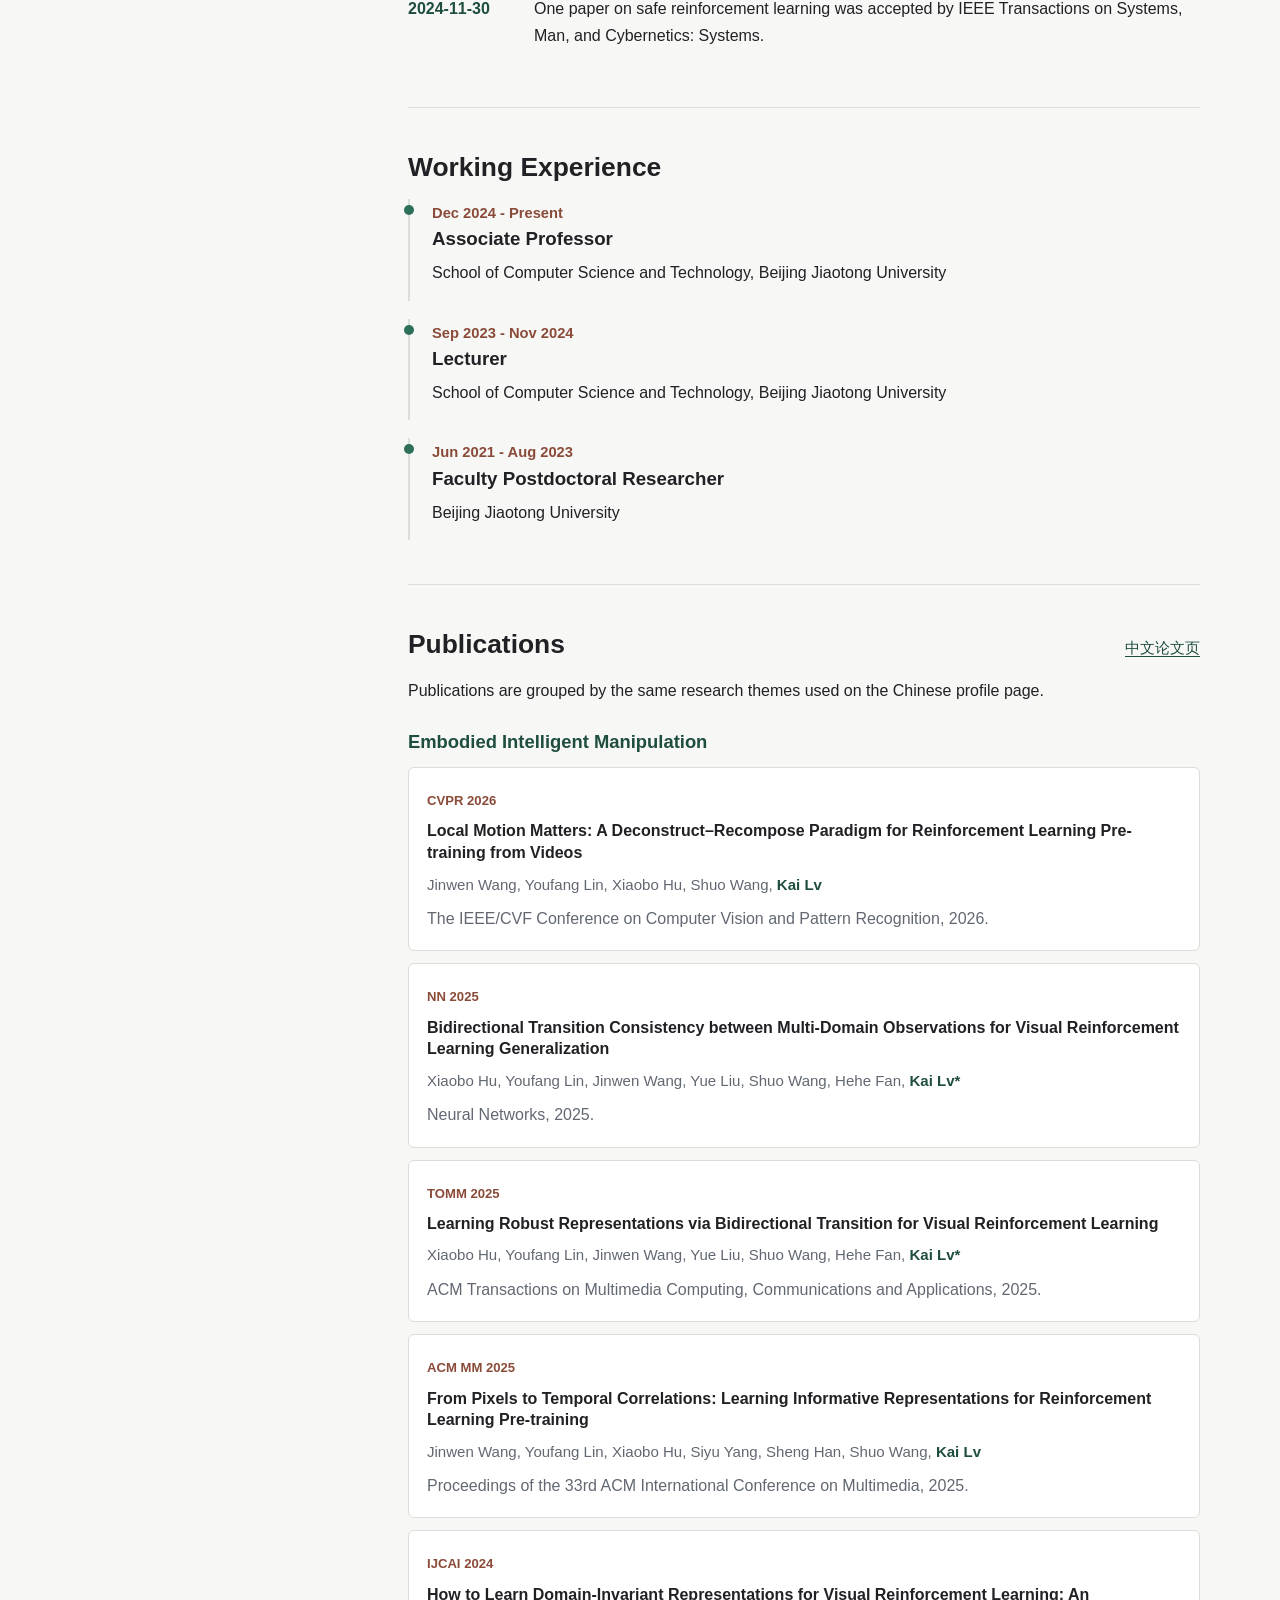
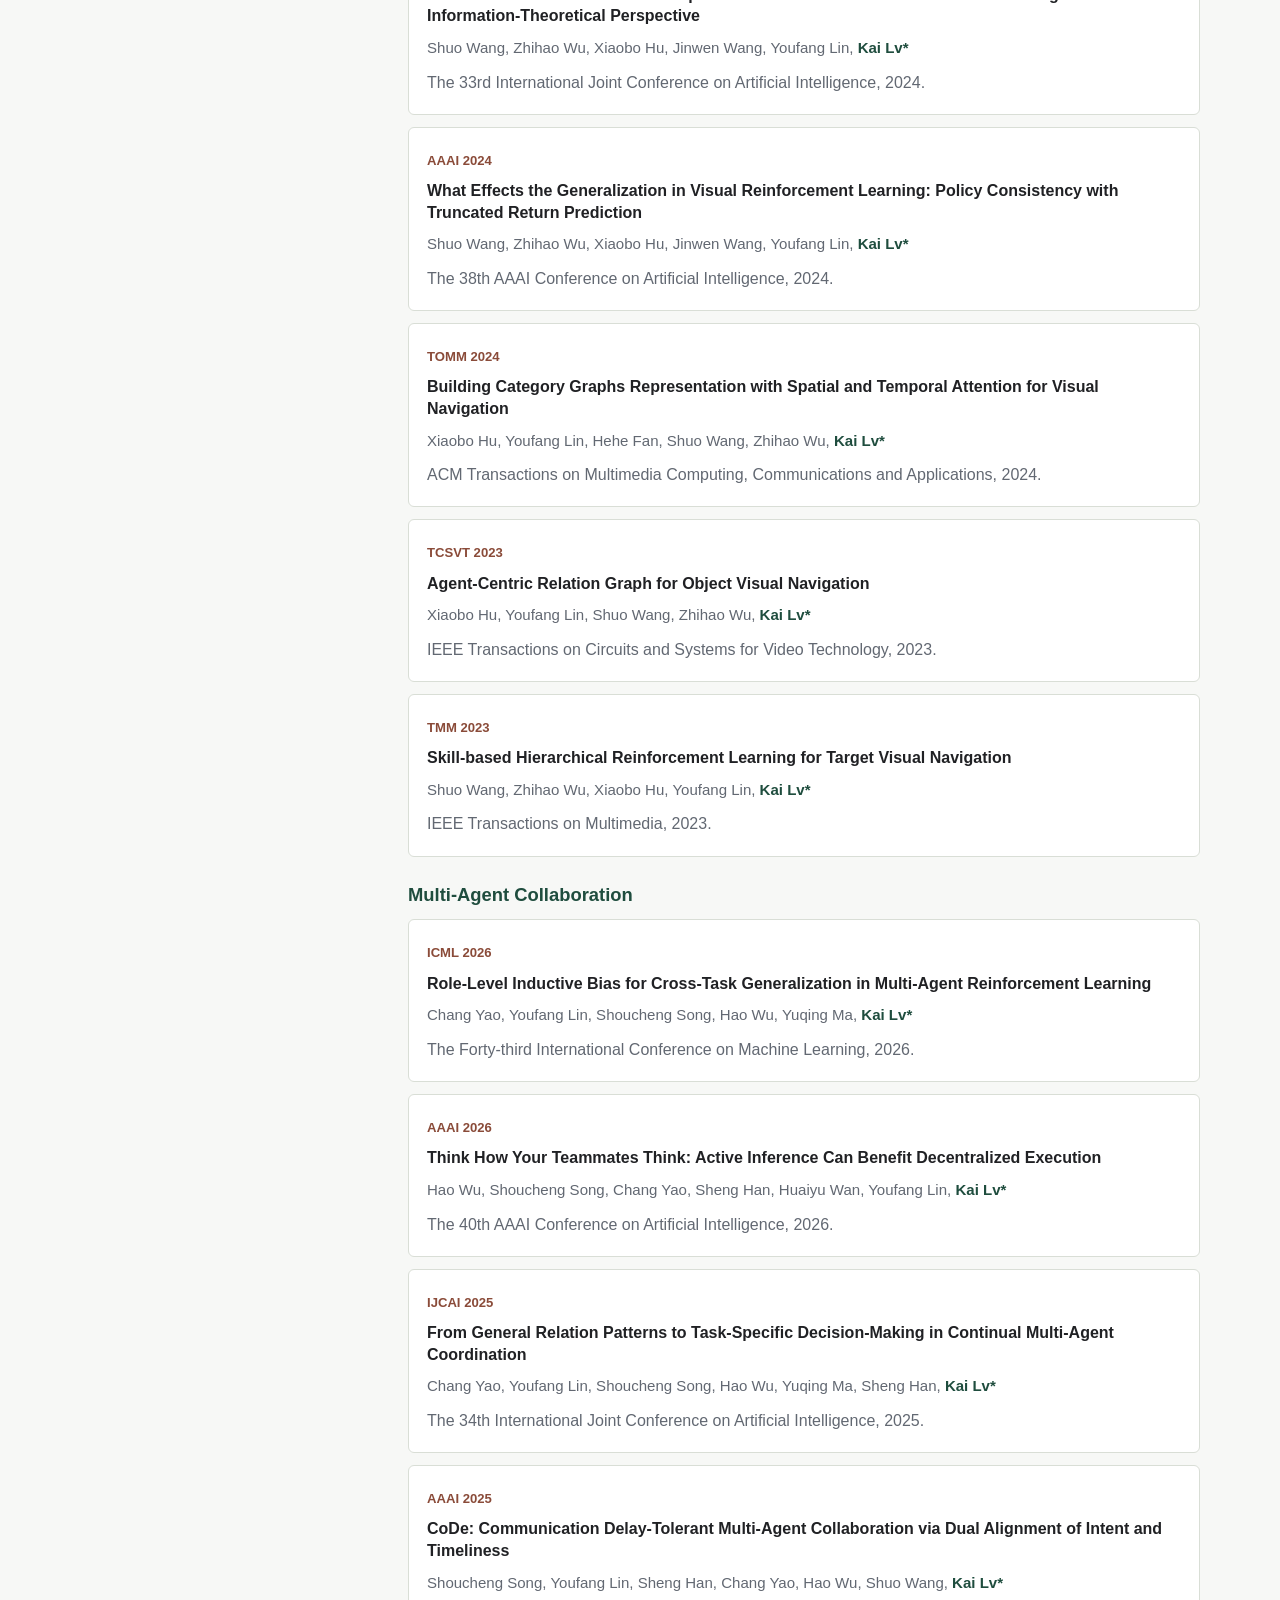
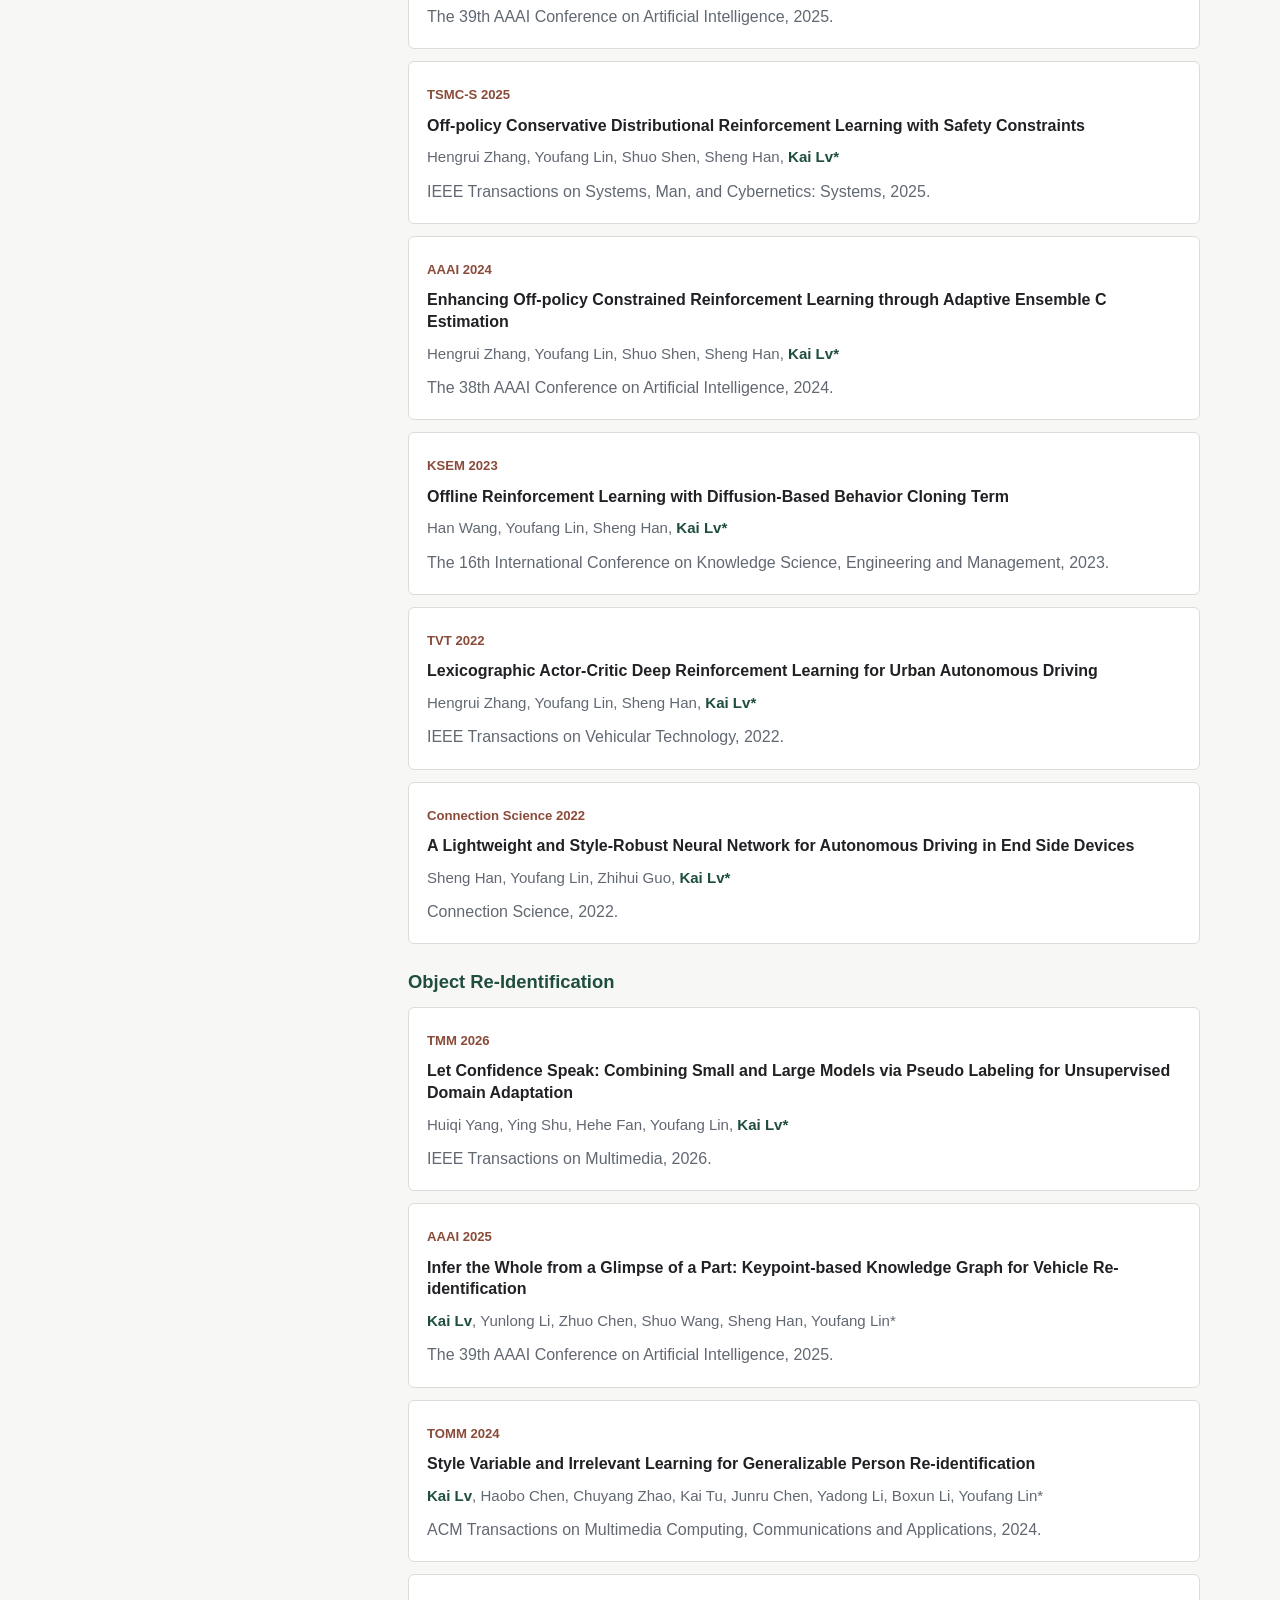
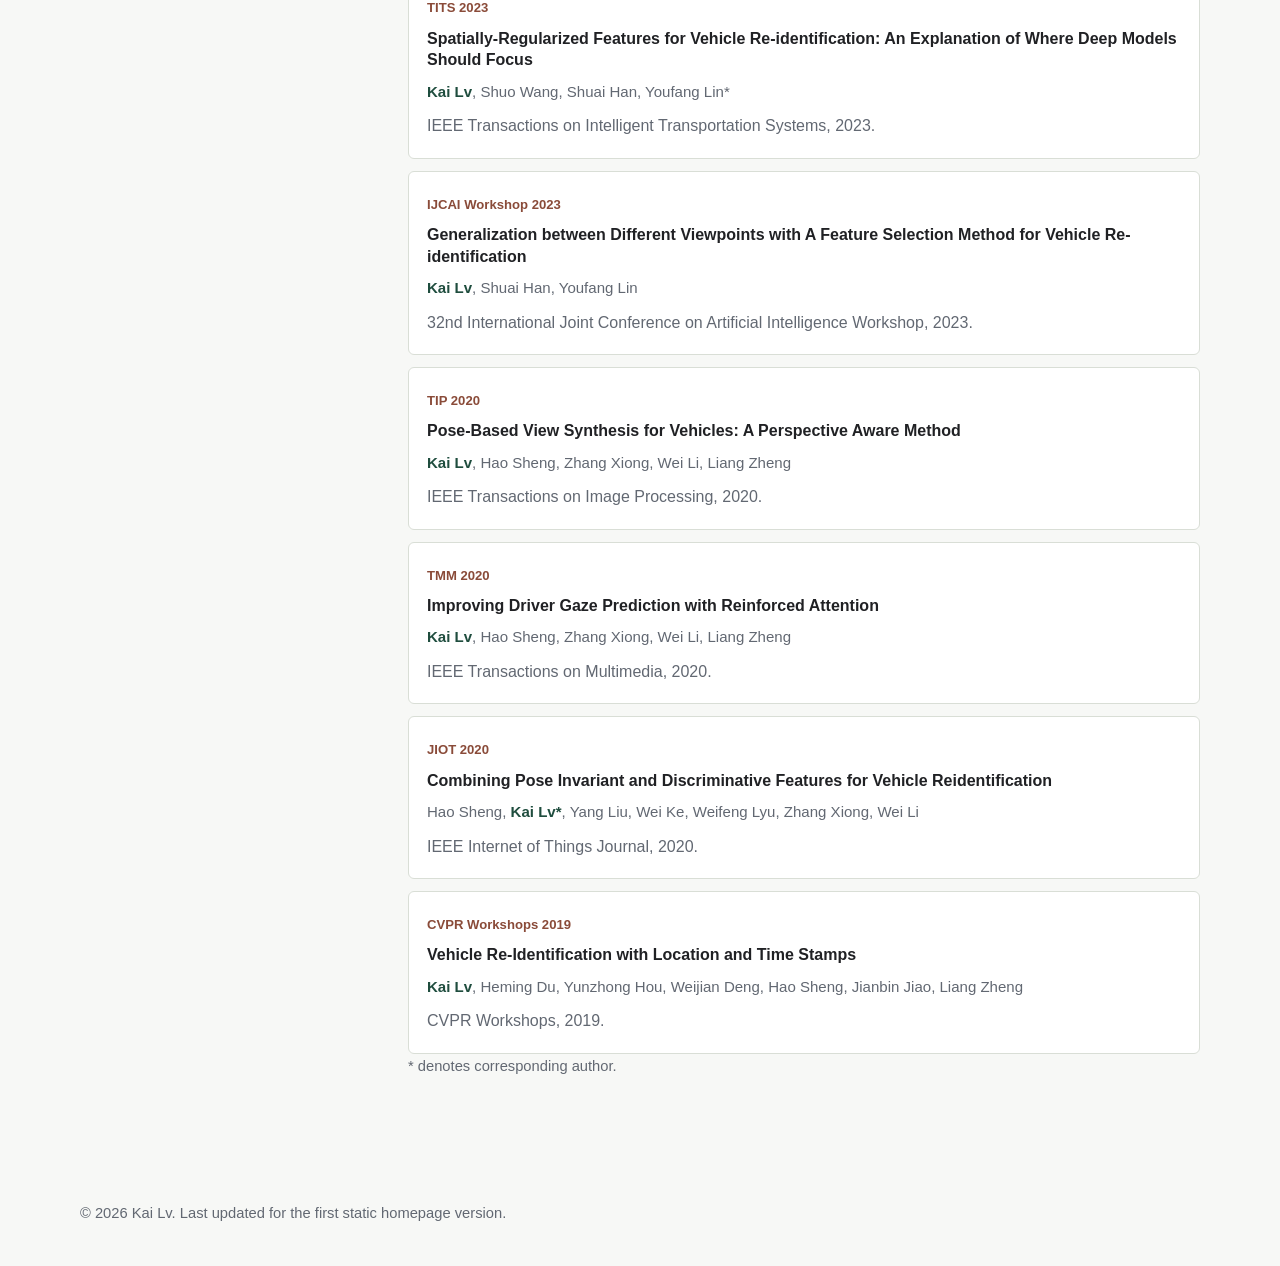
==== commit 44039ca4: "Update index.html" ====
--- a/index.html
+++ b/index.html
@@ -17,7 +17,7 @@
     <header class="topbar">
       <a class="brand" href="./">Kai Lv</a>
       <nav class="topnav" aria-label="Primary navigation">
-        <a href="#about">About me2222</a>
+        <a href="#about">About me</a>
         <a href="#news">News</a>
         <a href="#experience">Working Experience</a>
         <a href="#publications">Publications</a>
@@ -49,7 +49,7 @@
           <p>
             I am an Associate Professor with the School of Computer Science and Technology at
             Beijing Jiaotong University. My research focuses on learning-based intelligent systems,
-            especially embodied intelligent manipulation, multi-agent collaboration, and object
+            especially embodied intelligent manipulation, multi-agent collaboration, and
             re-identification.
           </p>
           <p>
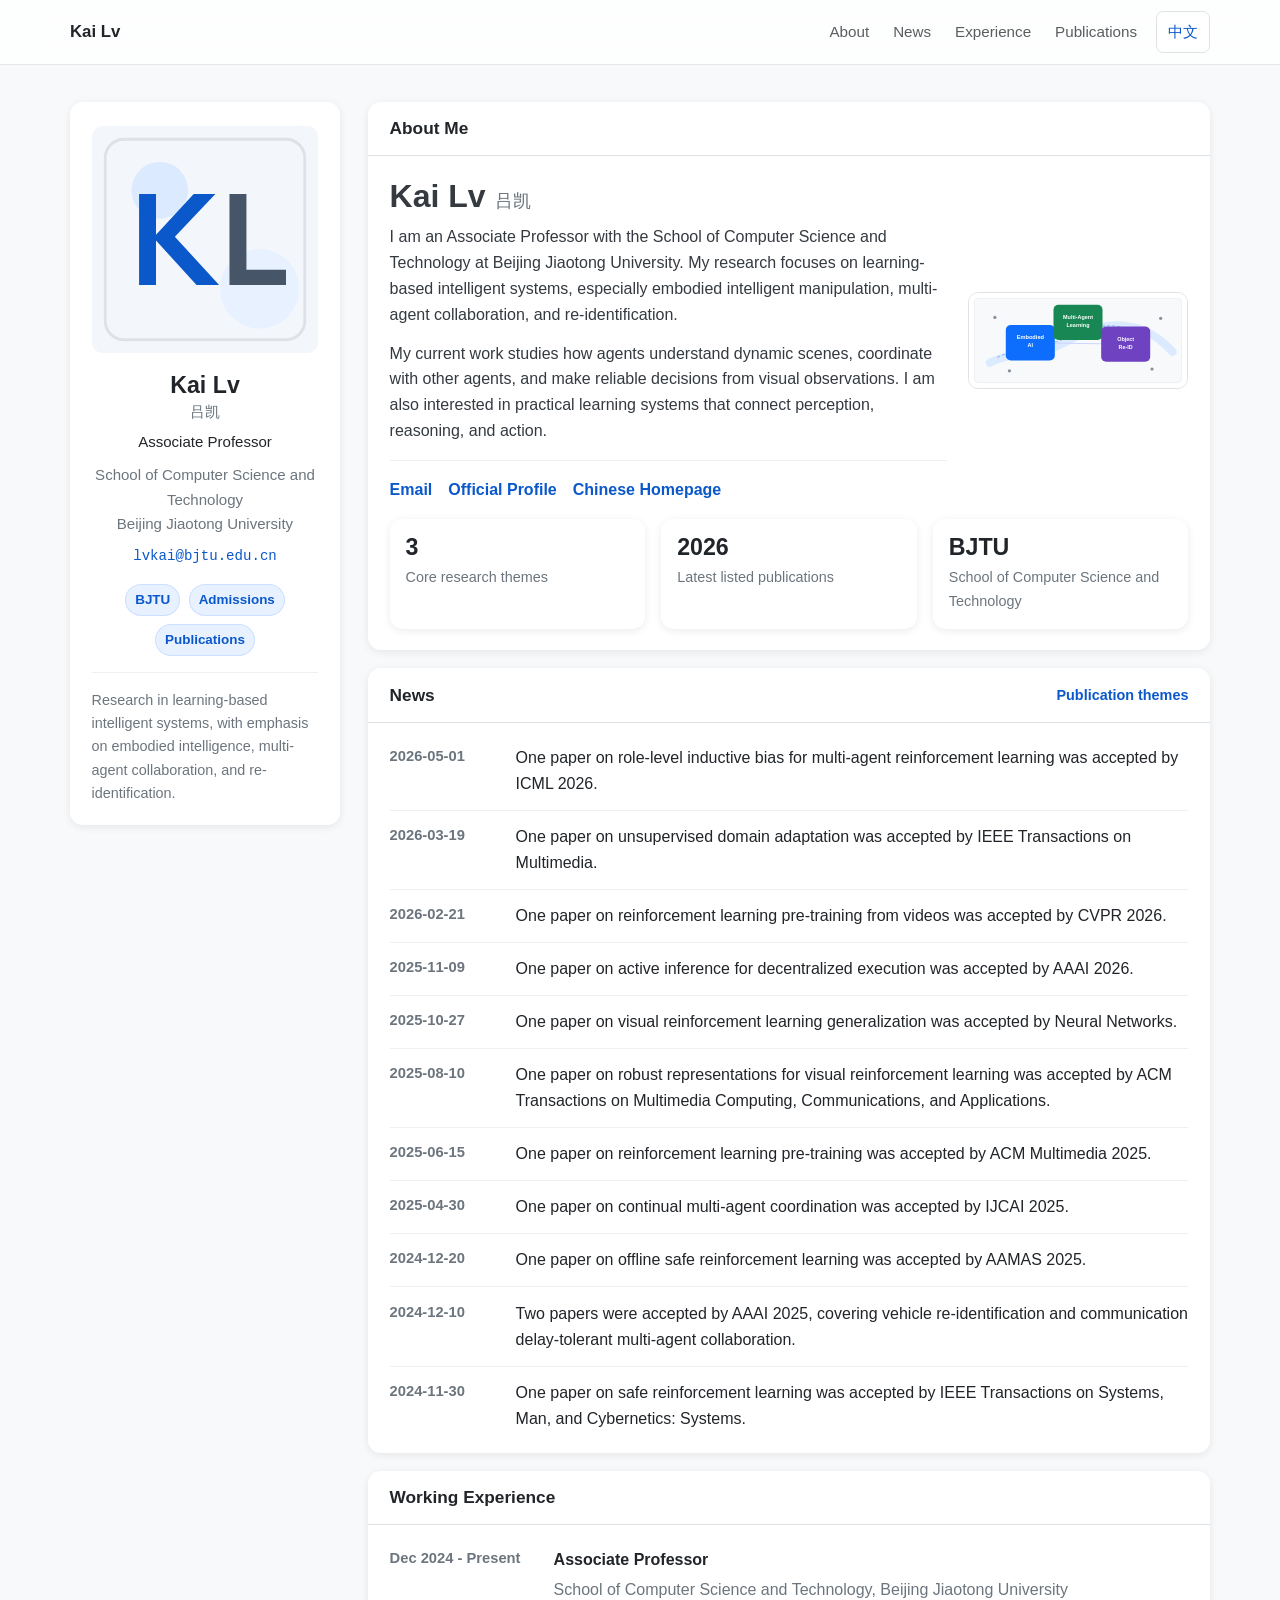
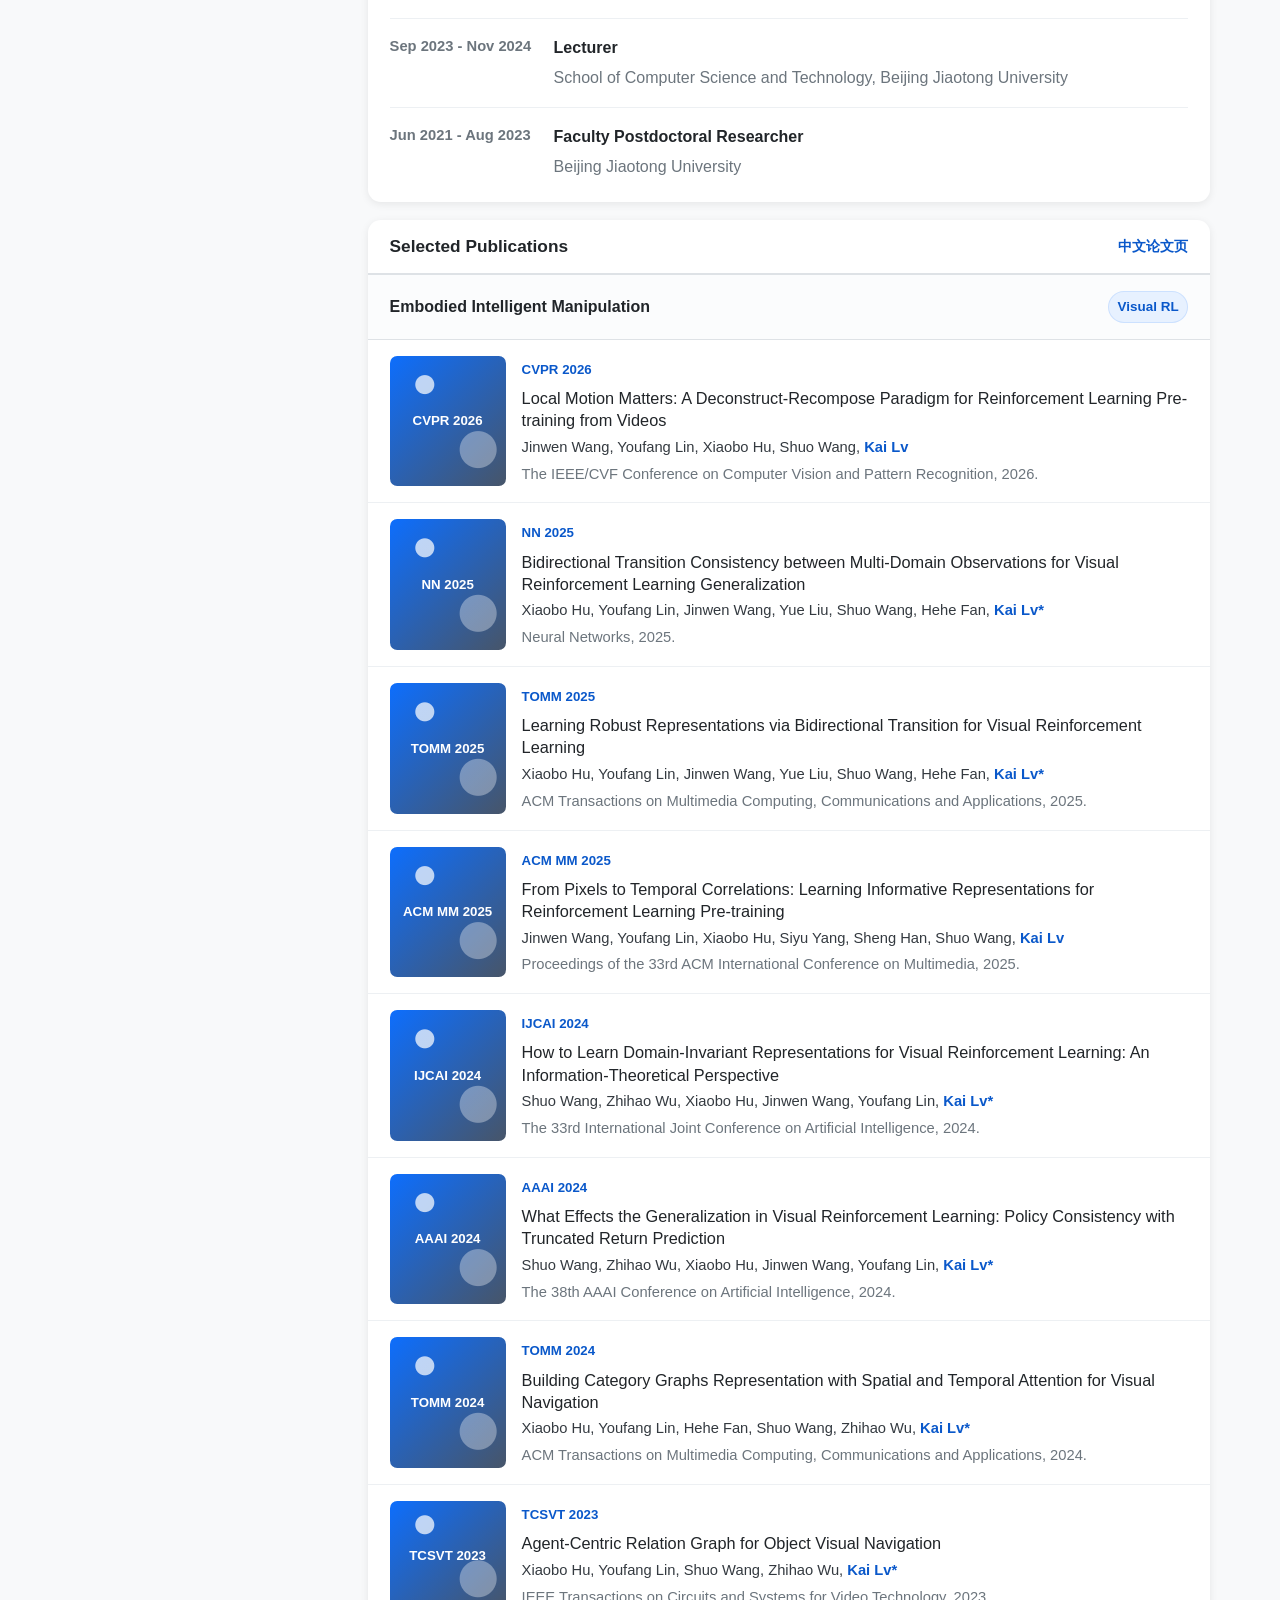
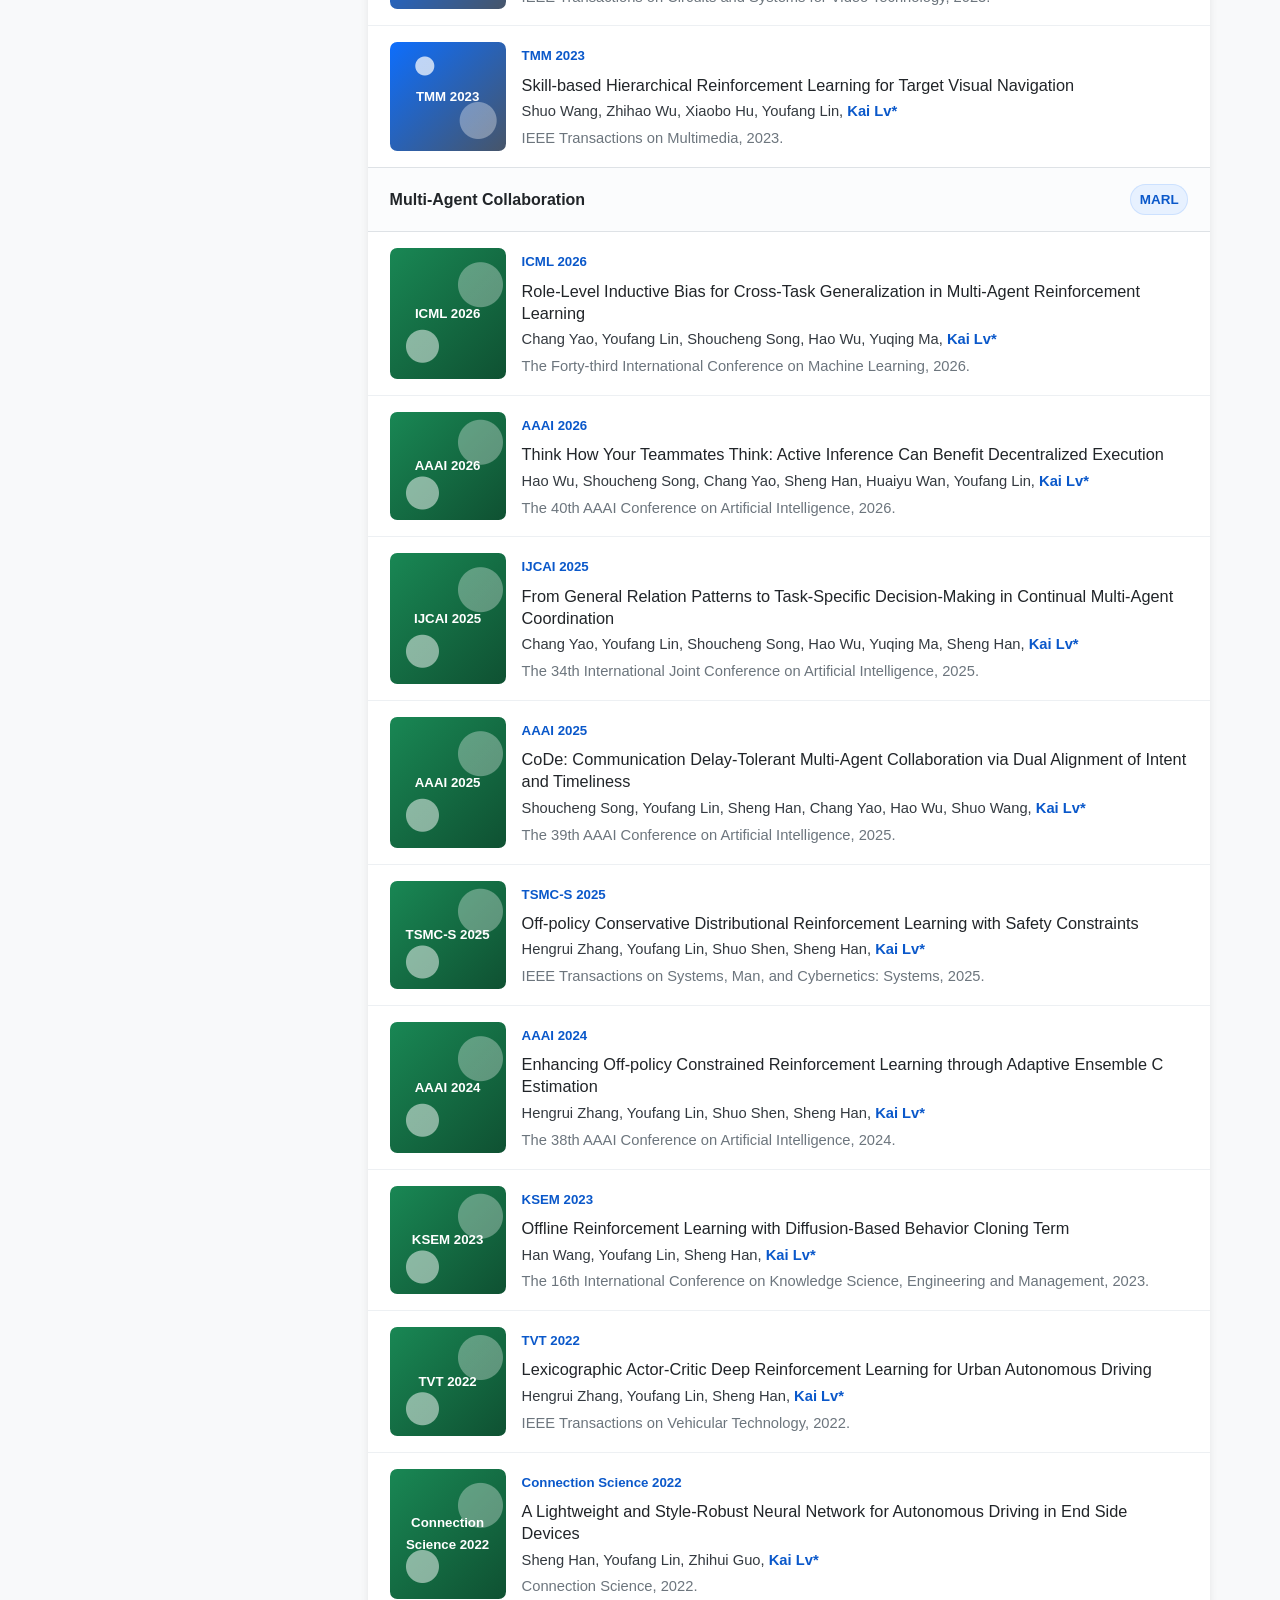
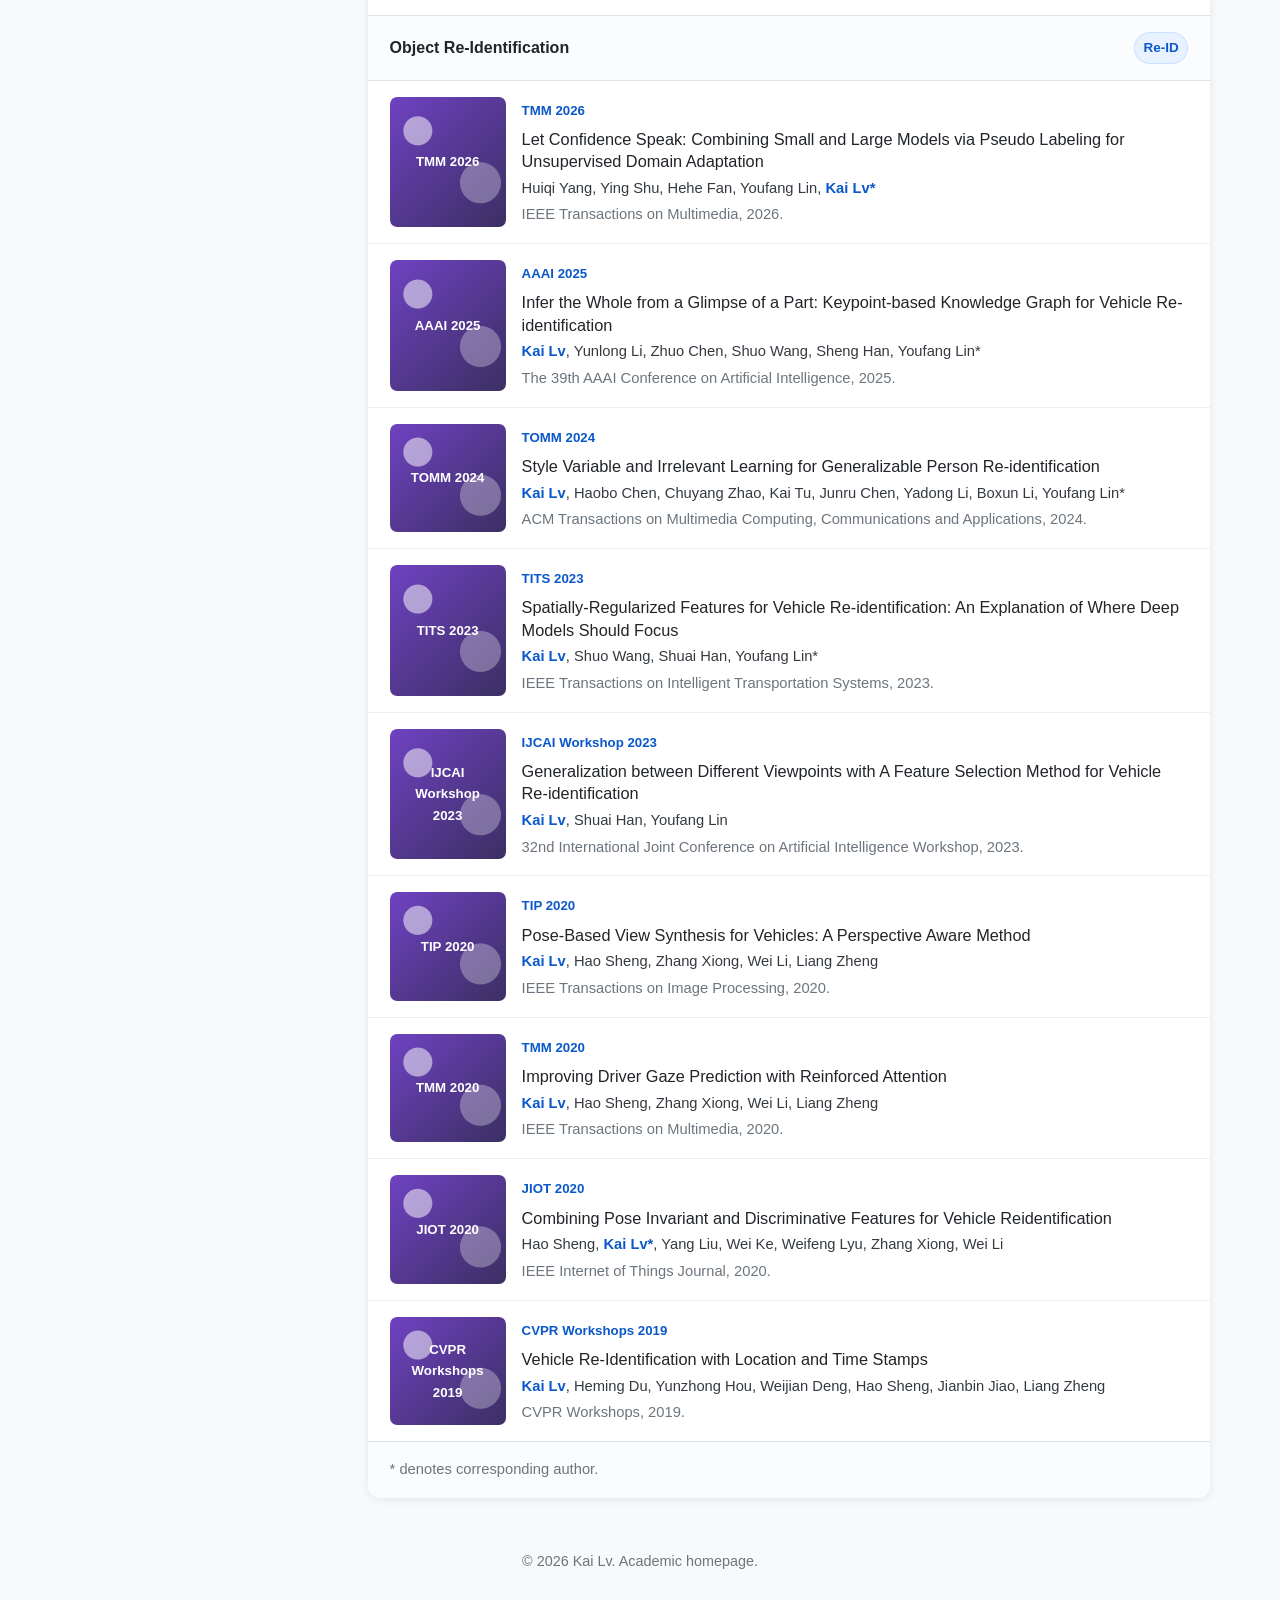
==== commit b88b51f0: "Redesign academic homepage style" ====
--- a/index.html
+++ b/index.html
@@ -15,320 +15,452 @@
   <body>
     <a class="skip-link" href="#main">Skip to content</a>
     <header class="topbar">
-      <a class="brand" href="./">Kai Lv</a>
-      <nav class="topnav" aria-label="Primary navigation">
-        <a href="#about">About me</a>
-        <a href="#news">News</a>
-        <a href="#experience">Working Experience</a>
-        <a href="#publications">Publications</a>
-        <a class="language-link" href="./zh/">中文</a>
-      </nav>
+      <div class="topbar-inner">
+        <a class="brand" href="./">Kai Lv</a>
+        <nav class="topnav" aria-label="Primary navigation">
+          <a href="#about">About</a>
+          <a href="#news">News</a>
+          <a href="#experience">Experience</a>
+          <a href="#publications">Publications</a>
+          <a class="language-link" href="./zh/">中文</a>
+        </nav>
+      </div>
     </header>
 
-    <main class="academic-shell" id="main">
-      <aside class="profile-panel" aria-label="Profile">
-        <img class="avatar" src="./assets/img/kai-lv-avatar.svg" alt="Kai Lv profile mark" />
-        <h1>Kai Lv</h1>
-        <p class="profile-title">Associate Professor</p>
-        <p class="profile-affiliation">
-          School of Computer Science and Technology<br />
-          Beijing Jiaotong University
-        </p>
-        <div class="profile-links" aria-label="Profile links">
-          <a href="mailto:lvkai@bjtu.edu.cn">lvkai@bjtu.edu.cn</a>
-          <a href="https://faculty.bjtu.edu.cn/10107/" rel="noopener">BJTU official profile</a>
-          <a href="./zh/admissions/">Admissions</a>
-          <a href="./zh/publications/">Publications</a>
-        </div>
+    <main class="page-shell" id="main">
+      <aside class="sidebar" aria-label="Profile">
+        <section class="profile-card">
+          <div class="profile-card-body">
+            <img class="profile-portrait" src="./assets/img/kai-lv-avatar.svg" alt="Kai Lv profile mark" />
+            <div>
+              <h1 class="profile-name">Kai Lv <small>吕凯</small></h1>
+              <p class="profile-position">Associate Professor</p>
+              <p class="profile-affiliation">
+                School of Computer Science and Technology<br />
+                Beijing Jiaotong University
+              </p>
+              <p class="profile-email"><a href="mailto:lvkai@bjtu.edu.cn">lvkai@bjtu.edu.cn</a></p>
+              <div class="profile-links" aria-label="Profile links">
+                <a href="https://faculty.bjtu.edu.cn/10107/" rel="noopener">BJTU</a>
+                <a href="./zh/admissions/">Admissions</a>
+                <a href="./zh/publications/">Publications</a>
+              </div>
+            </div>
+            <p class="profile-note">
+              Research in learning-based intelligent systems, with emphasis on embodied intelligence,
+              multi-agent collaboration, and re-identification.
+            </p>
+          </div>
+        </section>
       </aside>
 
       <article class="content-flow">
-        <section class="page-section" id="about">
-          <p class="eyebrow">Beijing Jiaotong University</p>
-          <h2>About me</h2>
-          <p>
-            I am an Associate Professor with the School of Computer Science and Technology at
-            Beijing Jiaotong University. My research focuses on learning-based intelligent systems,
-            especially embodied intelligent manipulation, multi-agent collaboration, and
-            re-identification.
-          </p>
-          <p>
-            My current work studies how agents understand dynamic scenes, coordinate with other
-            agents, and make reliable decisions from visual observations. I am also interested in
-            practical learning systems that connect perception, reasoning, and action.
-          </p>
-          <img
-            class="research-map"
-            src="./assets/img/research-map.svg"
-            alt="Research map covering embodied intelligence, multi-agent learning, and re-identification"
-          />
+        <section class="content-card" id="about">
+          <div class="card-heading">
+            <h2>About Me</h2>
+          </div>
+          <div class="card-body">
+            <div class="research-visual">
+              <div class="bio-text">
+                <h1 class="lead-name"><strong>Kai Lv</strong> <small>吕凯</small></h1>
+                <p>
+                  I am an Associate Professor with the School of Computer Science and Technology at
+                  Beijing Jiaotong University. My research focuses on learning-based intelligent systems,
+                  especially embodied intelligent manipulation, multi-agent collaboration, and
+                  re-identification.
+                </p>
+                <p>
+                  My current work studies how agents understand dynamic scenes, coordinate with other
+                  agents, and make reliable decisions from visual observations. I am also interested in
+                  practical learning systems that connect perception, reasoning, and action.
+                </p>
+                <div class="quick-links" aria-label="Contact and profile links">
+                  <a href="mailto:lvkai@bjtu.edu.cn">Email</a>
+                  <a href="https://faculty.bjtu.edu.cn/10107/" rel="noopener">Official Profile</a>
+                  <a href="./zh/">Chinese Homepage</a>
+                </div>
+              </div>
+              <img
+                class="research-map"
+                src="./assets/img/research-map.svg"
+                alt="Research map covering embodied intelligence, multi-agent learning, and re-identification"
+              />
+            </div>
+            <div class="stats-grid" aria-label="Research themes">
+              <div class="mini-card">
+                <strong>3</strong>
+                <span>Core research themes</span>
+              </div>
+              <div class="mini-card">
+                <strong>2026</strong>
+                <span>Latest listed publications</span>
+              </div>
+              <div class="mini-card">
+                <strong>BJTU</strong>
+                <span>School of Computer Science and Technology</span>
+              </div>
+            </div>
+          </div>
         </section>
 
-        <section class="page-section" id="news">
-          <div class="section-heading">
+        <section class="content-card" id="news">
+          <div class="card-heading">
             <h2>News</h2>
-            <a class="small-link" href="./zh/publications/">Full publication themes</a>
-          </div>
-          <ol class="news-list">
-            <li>
-              <time datetime="2026-05-01">2026-05-01</time>
-              One paper on role-level inductive bias for multi-agent reinforcement learning was
-              accepted by ICML 2026.
-            </li>
-            <li>
-              <time datetime="2026-03-19">2026-03-19</time>
-              One paper on unsupervised domain adaptation was accepted by IEEE Transactions on
-              Multimedia.
-            </li>
-            <li>
-              <time datetime="2026-02-21">2026-02-21</time>
-              One paper on reinforcement learning pre-training from videos was accepted by CVPR 2026.
-            </li>
-            <li>
-              <time datetime="2025-11-09">2025-11-09</time>
-              One paper on active inference for decentralized execution was accepted by AAAI 2026.
-            </li>
-            <li>
-              <time datetime="2025-10-27">2025-10-27</time>
-              One paper on visual reinforcement learning generalization was accepted by Neural
-              Networks.
-            </li>
-            <li>
-              <time datetime="2025-08-10">2025-08-10</time>
-              One paper on robust representations for visual reinforcement learning was accepted by
-              ACM Transactions on Multimedia Computing, Communications, and Applications.
-            </li>
-            <li>
-              <time datetime="2025-06-15">2025-06-15</time>
-              One paper on reinforcement learning pre-training was accepted by ACM Multimedia 2025.
-            </li>
-            <li>
-              <time datetime="2025-04-30">2025-04-30</time>
-              One paper on continual multi-agent coordination was accepted by IJCAI 2025.
-            </li>
-            <li>
-              <time datetime="2024-12-20">2024-12-20</time>
-              One paper on offline safe reinforcement learning was accepted by AAMAS 2025.
-            </li>
-            <li>
-              <time datetime="2024-12-10">2024-12-10</time>
-              Two papers were accepted by AAAI 2025, covering vehicle re-identification and
-              communication delay-tolerant multi-agent collaboration.
-            </li>
-            <li>
-              <time datetime="2024-11-30">2024-11-30</time>
-              One paper on safe reinforcement learning was accepted by IEEE Transactions on Systems,
-              Man, and Cybernetics: Systems.
-            </li>
-          </ol>
+            <a href="./zh/publications/">Publication themes</a>
+          </div>
+          <div class="card-body">
+            <ol class="news-list">
+              <li>
+                <time datetime="2026-05-01">2026-05-01</time>
+                <span>One paper on role-level inductive bias for multi-agent reinforcement learning was accepted by ICML 2026.</span>
+              </li>
+              <li>
+                <time datetime="2026-03-19">2026-03-19</time>
+                <span>One paper on unsupervised domain adaptation was accepted by IEEE Transactions on Multimedia.</span>
+              </li>
+              <li>
+                <time datetime="2026-02-21">2026-02-21</time>
+                <span>One paper on reinforcement learning pre-training from videos was accepted by CVPR 2026.</span>
+              </li>
+              <li>
+                <time datetime="2025-11-09">2025-11-09</time>
+                <span>One paper on active inference for decentralized execution was accepted by AAAI 2026.</span>
+              </li>
+              <li>
+                <time datetime="2025-10-27">2025-10-27</time>
+                <span>One paper on visual reinforcement learning generalization was accepted by Neural Networks.</span>
+              </li>
+              <li>
+                <time datetime="2025-08-10">2025-08-10</time>
+                <span>One paper on robust representations for visual reinforcement learning was accepted by ACM Transactions on Multimedia Computing, Communications, and Applications.</span>
+              </li>
+              <li>
+                <time datetime="2025-06-15">2025-06-15</time>
+                <span>One paper on reinforcement learning pre-training was accepted by ACM Multimedia 2025.</span>
+              </li>
+              <li>
+                <time datetime="2025-04-30">2025-04-30</time>
+                <span>One paper on continual multi-agent coordination was accepted by IJCAI 2025.</span>
+              </li>
+              <li>
+                <time datetime="2024-12-20">2024-12-20</time>
+                <span>One paper on offline safe reinforcement learning was accepted by AAMAS 2025.</span>
+              </li>
+              <li>
+                <time datetime="2024-12-10">2024-12-10</time>
+                <span>Two papers were accepted by AAAI 2025, covering vehicle re-identification and communication delay-tolerant multi-agent collaboration.</span>
+              </li>
+              <li>
+                <time datetime="2024-11-30">2024-11-30</time>
+                <span>One paper on safe reinforcement learning was accepted by IEEE Transactions on Systems, Man, and Cybernetics: Systems.</span>
+              </li>
+            </ol>
+          </div>
         </section>
 
-        <section class="page-section" id="experience">
-          <h2>Working Experience</h2>
-          <div class="timeline">
-            <article class="timeline-item">
-              <span class="timeline-date">Dec 2024 - Present</span>
-              <h3>Associate Professor</h3>
-              <p>School of Computer Science and Technology, Beijing Jiaotong University</p>
-            </article>
-            <article class="timeline-item">
-              <span class="timeline-date">Sep 2023 - Nov 2024</span>
-              <h3>Lecturer</h3>
-              <p>School of Computer Science and Technology, Beijing Jiaotong University</p>
-            </article>
-            <article class="timeline-item">
-              <span class="timeline-date">Jun 2021 - Aug 2023</span>
-              <h3>Faculty Postdoctoral Researcher</h3>
-              <p>Beijing Jiaotong University</p>
-            </article>
+        <section class="content-card" id="experience">
+          <div class="card-heading">
+            <h2>Working Experience</h2>
+          </div>
+          <div class="card-body">
+            <div class="timeline">
+              <article class="timeline-item">
+                <span class="timeline-date">Dec 2024 - Present</span>
+                <div>
+                  <h3>Associate Professor</h3>
+                  <p>School of Computer Science and Technology, Beijing Jiaotong University</p>
+                </div>
+              </article>
+              <article class="timeline-item">
+                <span class="timeline-date">Sep 2023 - Nov 2024</span>
+                <div>
+                  <h3>Lecturer</h3>
+                  <p>School of Computer Science and Technology, Beijing Jiaotong University</p>
+                </div>
+              </article>
+              <article class="timeline-item">
+                <span class="timeline-date">Jun 2021 - Aug 2023</span>
+                <div>
+                  <h3>Faculty Postdoctoral Researcher</h3>
+                  <p>Beijing Jiaotong University</p>
+                </div>
+              </article>
+            </div>
           </div>
         </section>
 
-        <section class="page-section" id="publications">
-          <div class="section-heading">
-            <h2>Publications</h2>
-            <a class="small-link" href="./zh/publications/">中文论文页</a>
-          </div>
-          <p class="section-intro">
-            Publications are grouped by the same research themes used on the Chinese profile page.
-          </p>
+        <section class="content-card" id="publications">
+          <div class="card-heading">
+            <h2>Selected Publications</h2>
+            <a href="./zh/publications/">中文论文页</a>
+          </div>
 
           <div class="publication-group">
-            <h3>Embodied Intelligent Manipulation</h3>
-            <div class="publication-list compact">
-              <article class="publication-item">
-                <span class="venue">CVPR 2026</span>
-                <h4>Local Motion Matters: A Deconstruct–Recompose Paradigm for Reinforcement Learning Pre-training from Videos</h4>
-                <p class="publication-authors">Jinwen Wang, Youfang Lin, Xiaobo Hu, Shuo Wang, <strong>Kai Lv</strong></p>
-                <p>The IEEE/CVF Conference on Computer Vision and Pattern Recognition, 2026.</p>
-              </article>
-              <article class="publication-item">
-                <span class="venue">NN 2025</span>
-                <h4>Bidirectional Transition Consistency between Multi-Domain Observations for Visual Reinforcement Learning Generalization</h4>
-                <p class="publication-authors">Xiaobo Hu, Youfang Lin, Jinwen Wang, Yue Liu, Shuo Wang, Hehe Fan, <strong>Kai Lv*</strong></p>
-                <p>Neural Networks, 2025.</p>
-              </article>
-              <article class="publication-item">
-                <span class="venue">TOMM 2025</span>
-                <h4>Learning Robust Representations via Bidirectional Transition for Visual Reinforcement Learning</h4>
-                <p class="publication-authors">Xiaobo Hu, Youfang Lin, Jinwen Wang, Yue Liu, Shuo Wang, Hehe Fan, <strong>Kai Lv*</strong></p>
-                <p>ACM Transactions on Multimedia Computing, Communications and Applications, 2025.</p>
-              </article>
-              <article class="publication-item">
-                <span class="venue">ACM MM 2025</span>
-                <h4>From Pixels to Temporal Correlations: Learning Informative Representations for Reinforcement Learning Pre-training</h4>
-                <p class="publication-authors">Jinwen Wang, Youfang Lin, Xiaobo Hu, Siyu Yang, Sheng Han, Shuo Wang, <strong>Kai Lv</strong></p>
-                <p>Proceedings of the 33rd ACM International Conference on Multimedia, 2025.</p>
-              </article>
-              <article class="publication-item">
-                <span class="venue">IJCAI 2024</span>
-                <h4>How to Learn Domain-Invariant Representations for Visual Reinforcement Learning: An Information-Theoretical Perspective</h4>
-                <p class="publication-authors">Shuo Wang, Zhihao Wu, Xiaobo Hu, Jinwen Wang, Youfang Lin, <strong>Kai Lv*</strong></p>
-                <p>The 33rd International Joint Conference on Artificial Intelligence, 2024.</p>
-              </article>
-              <article class="publication-item">
-                <span class="venue">AAAI 2024</span>
-                <h4>What Effects the Generalization in Visual Reinforcement Learning: Policy Consistency with Truncated Return Prediction</h4>
-                <p class="publication-authors">Shuo Wang, Zhihao Wu, Xiaobo Hu, Jinwen Wang, Youfang Lin, <strong>Kai Lv*</strong></p>
-                <p>The 38th AAAI Conference on Artificial Intelligence, 2024.</p>
-              </article>
-              <article class="publication-item">
-                <span class="venue">TOMM 2024</span>
-                <h4>Building Category Graphs Representation with Spatial and Temporal Attention for Visual Navigation</h4>
-                <p class="publication-authors">Xiaobo Hu, Youfang Lin, Hehe Fan, Shuo Wang, Zhihao Wu, <strong>Kai Lv*</strong></p>
-                <p>ACM Transactions on Multimedia Computing, Communications and Applications, 2024.</p>
-              </article>
-              <article class="publication-item">
-                <span class="venue">TCSVT 2023</span>
-                <h4>Agent-Centric Relation Graph for Object Visual Navigation</h4>
-                <p class="publication-authors">Xiaobo Hu, Youfang Lin, Shuo Wang, Zhihao Wu, <strong>Kai Lv*</strong></p>
-                <p>IEEE Transactions on Circuits and Systems for Video Technology, 2023.</p>
-              </article>
-              <article class="publication-item">
-                <span class="venue">TMM 2023</span>
-                <h4>Skill-based Hierarchical Reinforcement Learning for Target Visual Navigation</h4>
-                <p class="publication-authors">Shuo Wang, Zhihao Wu, Xiaobo Hu, Youfang Lin, <strong>Kai Lv*</strong></p>
-                <p>IEEE Transactions on Multimedia, 2023.</p>
+            <div class="publication-group-title">
+              <h3>Embodied Intelligent Manipulation</h3>
+              <span class="tag">Visual RL</span>
+            </div>
+            <div class="publication-list">
+              <article class="publication-item">
+                <div class="publication-cover">CVPR 2026</div>
+                <div class="publication-content">
+                  <span class="venue">CVPR 2026</span>
+                  <h4>Local Motion Matters: A Deconstruct-Recompose Paradigm for Reinforcement Learning Pre-training from Videos</h4>
+                  <p class="publication-authors">Jinwen Wang, Youfang Lin, Xiaobo Hu, Shuo Wang, <strong>Kai Lv</strong></p>
+                  <p>The IEEE/CVF Conference on Computer Vision and Pattern Recognition, 2026.</p>
+                </div>
+              </article>
+              <article class="publication-item">
+                <div class="publication-cover">NN 2025</div>
+                <div class="publication-content">
+                  <span class="venue">NN 2025</span>
+                  <h4>Bidirectional Transition Consistency between Multi-Domain Observations for Visual Reinforcement Learning Generalization</h4>
+                  <p class="publication-authors">Xiaobo Hu, Youfang Lin, Jinwen Wang, Yue Liu, Shuo Wang, Hehe Fan, <strong>Kai Lv*</strong></p>
+                  <p>Neural Networks, 2025.</p>
+                </div>
+              </article>
+              <article class="publication-item">
+                <div class="publication-cover">TOMM 2025</div>
+                <div class="publication-content">
+                  <span class="venue">TOMM 2025</span>
+                  <h4>Learning Robust Representations via Bidirectional Transition for Visual Reinforcement Learning</h4>
+                  <p class="publication-authors">Xiaobo Hu, Youfang Lin, Jinwen Wang, Yue Liu, Shuo Wang, Hehe Fan, <strong>Kai Lv*</strong></p>
+                  <p>ACM Transactions on Multimedia Computing, Communications and Applications, 2025.</p>
+                </div>
+              </article>
+              <article class="publication-item">
+                <div class="publication-cover">ACM MM 2025</div>
+                <div class="publication-content">
+                  <span class="venue">ACM MM 2025</span>
+                  <h4>From Pixels to Temporal Correlations: Learning Informative Representations for Reinforcement Learning Pre-training</h4>
+                  <p class="publication-authors">Jinwen Wang, Youfang Lin, Xiaobo Hu, Siyu Yang, Sheng Han, Shuo Wang, <strong>Kai Lv</strong></p>
+                  <p>Proceedings of the 33rd ACM International Conference on Multimedia, 2025.</p>
+                </div>
+              </article>
+              <article class="publication-item">
+                <div class="publication-cover">IJCAI 2024</div>
+                <div class="publication-content">
+                  <span class="venue">IJCAI 2024</span>
+                  <h4>How to Learn Domain-Invariant Representations for Visual Reinforcement Learning: An Information-Theoretical Perspective</h4>
+                  <p class="publication-authors">Shuo Wang, Zhihao Wu, Xiaobo Hu, Jinwen Wang, Youfang Lin, <strong>Kai Lv*</strong></p>
+                  <p>The 33rd International Joint Conference on Artificial Intelligence, 2024.</p>
+                </div>
+              </article>
+              <article class="publication-item">
+                <div class="publication-cover">AAAI 2024</div>
+                <div class="publication-content">
+                  <span class="venue">AAAI 2024</span>
+                  <h4>What Effects the Generalization in Visual Reinforcement Learning: Policy Consistency with Truncated Return Prediction</h4>
+                  <p class="publication-authors">Shuo Wang, Zhihao Wu, Xiaobo Hu, Jinwen Wang, Youfang Lin, <strong>Kai Lv*</strong></p>
+                  <p>The 38th AAAI Conference on Artificial Intelligence, 2024.</p>
+                </div>
+              </article>
+              <article class="publication-item">
+                <div class="publication-cover">TOMM 2024</div>
+                <div class="publication-content">
+                  <span class="venue">TOMM 2024</span>
+                  <h4>Building Category Graphs Representation with Spatial and Temporal Attention for Visual Navigation</h4>
+                  <p class="publication-authors">Xiaobo Hu, Youfang Lin, Hehe Fan, Shuo Wang, Zhihao Wu, <strong>Kai Lv*</strong></p>
+                  <p>ACM Transactions on Multimedia Computing, Communications and Applications, 2024.</p>
+                </div>
+              </article>
+              <article class="publication-item">
+                <div class="publication-cover">TCSVT 2023</div>
+                <div class="publication-content">
+                  <span class="venue">TCSVT 2023</span>
+                  <h4>Agent-Centric Relation Graph for Object Visual Navigation</h4>
+                  <p class="publication-authors">Xiaobo Hu, Youfang Lin, Shuo Wang, Zhihao Wu, <strong>Kai Lv*</strong></p>
+                  <p>IEEE Transactions on Circuits and Systems for Video Technology, 2023.</p>
+                </div>
+              </article>
+              <article class="publication-item">
+                <div class="publication-cover">TMM 2023</div>
+                <div class="publication-content">
+                  <span class="venue">TMM 2023</span>
+                  <h4>Skill-based Hierarchical Reinforcement Learning for Target Visual Navigation</h4>
+                  <p class="publication-authors">Shuo Wang, Zhihao Wu, Xiaobo Hu, Youfang Lin, <strong>Kai Lv*</strong></p>
+                  <p>IEEE Transactions on Multimedia, 2023.</p>
+                </div>
               </article>
             </div>
           </div>
 
           <div class="publication-group">
-            <h3>Multi-Agent Collaboration</h3>
-            <div class="publication-list compact">
-              <article class="publication-item">
-                <span class="venue">ICML 2026</span>
-                <h4>Role-Level Inductive Bias for Cross-Task Generalization in Multi-Agent Reinforcement Learning</h4>
-                <p class="publication-authors">Chang Yao, Youfang Lin, Shoucheng Song, Hao Wu, Yuqing Ma, <strong>Kai Lv*</strong></p>
-                <p>The Forty-third International Conference on Machine Learning, 2026.</p>
-              </article>
-              <article class="publication-item">
-                <span class="venue">AAAI 2026</span>
-                <h4>Think How Your Teammates Think: Active Inference Can Benefit Decentralized Execution</h4>
-                <p class="publication-authors">Hao Wu, Shoucheng Song, Chang Yao, Sheng Han, Huaiyu Wan, Youfang Lin, <strong>Kai Lv*</strong></p>
-                <p>The 40th AAAI Conference on Artificial Intelligence, 2026.</p>
-              </article>
-              <article class="publication-item">
-                <span class="venue">IJCAI 2025</span>
-                <h4>From General Relation Patterns to Task-Specific Decision-Making in Continual Multi-Agent Coordination</h4>
-                <p class="publication-authors">Chang Yao, Youfang Lin, Shoucheng Song, Hao Wu, Yuqing Ma, Sheng Han, <strong>Kai Lv*</strong></p>
-                <p>The 34th International Joint Conference on Artificial Intelligence, 2025.</p>
-              </article>
-              <article class="publication-item">
-                <span class="venue">AAAI 2025</span>
-                <h4>CoDe: Communication Delay-Tolerant Multi-Agent Collaboration via Dual Alignment of Intent and Timeliness</h4>
-                <p class="publication-authors">Shoucheng Song, Youfang Lin, Sheng Han, Chang Yao, Hao Wu, Shuo Wang, <strong>Kai Lv*</strong></p>
-                <p>The 39th AAAI Conference on Artificial Intelligence, 2025.</p>
-              </article>
-              <article class="publication-item">
-                <span class="venue">TSMC-S 2025</span>
-                <h4>Off-policy Conservative Distributional Reinforcement Learning with Safety Constraints</h4>
-                <p class="publication-authors">Hengrui Zhang, Youfang Lin, Shuo Shen, Sheng Han, <strong>Kai Lv*</strong></p>
-                <p>IEEE Transactions on Systems, Man, and Cybernetics: Systems, 2025.</p>
-              </article>
-              <article class="publication-item">
-                <span class="venue">AAAI 2024</span>
-                <h4>Enhancing Off-policy Constrained Reinforcement Learning through Adaptive Ensemble C Estimation</h4>
-                <p class="publication-authors">Hengrui Zhang, Youfang Lin, Shuo Shen, Sheng Han, <strong>Kai Lv*</strong></p>
-                <p>The 38th AAAI Conference on Artificial Intelligence, 2024.</p>
-              </article>
-              <article class="publication-item">
-                <span class="venue">KSEM 2023</span>
-                <h4>Offline Reinforcement Learning with Diffusion-Based Behavior Cloning Term</h4>
-                <p class="publication-authors">Han Wang, Youfang Lin, Sheng Han, <strong>Kai Lv*</strong></p>
-                <p>The 16th International Conference on Knowledge Science, Engineering and Management, 2023.</p>
-              </article>
-              <article class="publication-item">
-                <span class="venue">TVT 2022</span>
-                <h4>Lexicographic Actor-Critic Deep Reinforcement Learning for Urban Autonomous Driving</h4>
-                <p class="publication-authors">Hengrui Zhang, Youfang Lin, Sheng Han, <strong>Kai Lv*</strong></p>
-                <p>IEEE Transactions on Vehicular Technology, 2022.</p>
-              </article>
-              <article class="publication-item">
-                <span class="venue">Connection Science 2022</span>
-                <h4>A Lightweight and Style-Robust Neural Network for Autonomous Driving in End Side Devices</h4>
-                <p class="publication-authors">Sheng Han, Youfang Lin, Zhihui Guo, <strong>Kai Lv*</strong></p>
-                <p>Connection Science, 2022.</p>
+            <div class="publication-group-title">
+              <h3>Multi-Agent Collaboration</h3>
+              <span class="tag">MARL</span>
+            </div>
+            <div class="publication-list">
+              <article class="publication-item">
+                <div class="publication-cover alt">ICML 2026</div>
+                <div class="publication-content">
+                  <span class="venue">ICML 2026</span>
+                  <h4>Role-Level Inductive Bias for Cross-Task Generalization in Multi-Agent Reinforcement Learning</h4>
+                  <p class="publication-authors">Chang Yao, Youfang Lin, Shoucheng Song, Hao Wu, Yuqing Ma, <strong>Kai Lv*</strong></p>
+                  <p>The Forty-third International Conference on Machine Learning, 2026.</p>
+                </div>
+              </article>
+              <article class="publication-item">
+                <div class="publication-cover alt">AAAI 2026</div>
+                <div class="publication-content">
+                  <span class="venue">AAAI 2026</span>
+                  <h4>Think How Your Teammates Think: Active Inference Can Benefit Decentralized Execution</h4>
+                  <p class="publication-authors">Hao Wu, Shoucheng Song, Chang Yao, Sheng Han, Huaiyu Wan, Youfang Lin, <strong>Kai Lv*</strong></p>
+                  <p>The 40th AAAI Conference on Artificial Intelligence, 2026.</p>
+                </div>
+              </article>
+              <article class="publication-item">
+                <div class="publication-cover alt">IJCAI 2025</div>
+                <div class="publication-content">
+                  <span class="venue">IJCAI 2025</span>
+                  <h4>From General Relation Patterns to Task-Specific Decision-Making in Continual Multi-Agent Coordination</h4>
+                  <p class="publication-authors">Chang Yao, Youfang Lin, Shoucheng Song, Hao Wu, Yuqing Ma, Sheng Han, <strong>Kai Lv*</strong></p>
+                  <p>The 34th International Joint Conference on Artificial Intelligence, 2025.</p>
+                </div>
+              </article>
+              <article class="publication-item">
+                <div class="publication-cover alt">AAAI 2025</div>
+                <div class="publication-content">
+                  <span class="venue">AAAI 2025</span>
+                  <h4>CoDe: Communication Delay-Tolerant Multi-Agent Collaboration via Dual Alignment of Intent and Timeliness</h4>
+                  <p class="publication-authors">Shoucheng Song, Youfang Lin, Sheng Han, Chang Yao, Hao Wu, Shuo Wang, <strong>Kai Lv*</strong></p>
+                  <p>The 39th AAAI Conference on Artificial Intelligence, 2025.</p>
+                </div>
+              </article>
+              <article class="publication-item">
+                <div class="publication-cover alt">TSMC-S 2025</div>
+                <div class="publication-content">
+                  <span class="venue">TSMC-S 2025</span>
+                  <h4>Off-policy Conservative Distributional Reinforcement Learning with Safety Constraints</h4>
+                  <p class="publication-authors">Hengrui Zhang, Youfang Lin, Shuo Shen, Sheng Han, <strong>Kai Lv*</strong></p>
+                  <p>IEEE Transactions on Systems, Man, and Cybernetics: Systems, 2025.</p>
+                </div>
+              </article>
+              <article class="publication-item">
+                <div class="publication-cover alt">AAAI 2024</div>
+                <div class="publication-content">
+                  <span class="venue">AAAI 2024</span>
+                  <h4>Enhancing Off-policy Constrained Reinforcement Learning through Adaptive Ensemble C Estimation</h4>
+                  <p class="publication-authors">Hengrui Zhang, Youfang Lin, Shuo Shen, Sheng Han, <strong>Kai Lv*</strong></p>
+                  <p>The 38th AAAI Conference on Artificial Intelligence, 2024.</p>
+                </div>
+              </article>
+              <article class="publication-item">
+                <div class="publication-cover alt">KSEM 2023</div>
+                <div class="publication-content">
+                  <span class="venue">KSEM 2023</span>
+                  <h4>Offline Reinforcement Learning with Diffusion-Based Behavior Cloning Term</h4>
+                  <p class="publication-authors">Han Wang, Youfang Lin, Sheng Han, <strong>Kai Lv*</strong></p>
+                  <p>The 16th International Conference on Knowledge Science, Engineering and Management, 2023.</p>
+                </div>
+              </article>
+              <article class="publication-item">
+                <div class="publication-cover alt">TVT 2022</div>
+                <div class="publication-content">
+                  <span class="venue">TVT 2022</span>
+                  <h4>Lexicographic Actor-Critic Deep Reinforcement Learning for Urban Autonomous Driving</h4>
+                  <p class="publication-authors">Hengrui Zhang, Youfang Lin, Sheng Han, <strong>Kai Lv*</strong></p>
+                  <p>IEEE Transactions on Vehicular Technology, 2022.</p>
+                </div>
+              </article>
+              <article class="publication-item">
+                <div class="publication-cover alt">Connection Science 2022</div>
+                <div class="publication-content">
+                  <span class="venue">Connection Science 2022</span>
+                  <h4>A Lightweight and Style-Robust Neural Network for Autonomous Driving in End Side Devices</h4>
+                  <p class="publication-authors">Sheng Han, Youfang Lin, Zhihui Guo, <strong>Kai Lv*</strong></p>
+                  <p>Connection Science, 2022.</p>
+                </div>
               </article>
             </div>
           </div>
 
           <div class="publication-group">
-            <h3>Object Re-Identification</h3>
-            <div class="publication-list compact">
-              <article class="publication-item">
-                <span class="venue">TMM 2026</span>
-                <h4>Let Confidence Speak: Combining Small and Large Models via Pseudo Labeling for Unsupervised Domain Adaptation</h4>
-                <p class="publication-authors">Huiqi Yang, Ying Shu, Hehe Fan, Youfang Lin, <strong>Kai Lv*</strong></p>
-                <p>IEEE Transactions on Multimedia, 2026.</p>
-              </article>
-              <article class="publication-item">
-                <span class="venue">AAAI 2025</span>
-                <h4>Infer the Whole from a Glimpse of a Part: Keypoint-based Knowledge Graph for Vehicle Re-identification</h4>
-                <p class="publication-authors"><strong>Kai Lv</strong>, Yunlong Li, Zhuo Chen, Shuo Wang, Sheng Han, Youfang Lin*</p>
-                <p>The 39th AAAI Conference on Artificial Intelligence, 2025.</p>
-              </article>
-              <article class="publication-item">
-                <span class="venue">TOMM 2024</span>
-                <h4>Style Variable and Irrelevant Learning for Generalizable Person Re-identification</h4>
-                <p class="publication-authors"><strong>Kai Lv</strong>, Haobo Chen, Chuyang Zhao, Kai Tu, Junru Chen, Yadong Li, Boxun Li, Youfang Lin*</p>
-                <p>ACM Transactions on Multimedia Computing, Communications and Applications, 2024.</p>
-              </article>
-              <article class="publication-item">
-                <span class="venue">TITS 2023</span>
-                <h4>Spatially-Regularized Features for Vehicle Re-identification: An Explanation of Where Deep Models Should Focus</h4>
-                <p class="publication-authors"><strong>Kai Lv</strong>, Shuo Wang, Shuai Han, Youfang Lin*</p>
-                <p>IEEE Transactions on Intelligent Transportation Systems, 2023.</p>
-              </article>
-              <article class="publication-item">
-                <span class="venue">IJCAI Workshop 2023</span>
-                <h4>Generalization between Different Viewpoints with A Feature Selection Method for Vehicle Re-identification</h4>
-                <p class="publication-authors"><strong>Kai Lv</strong>, Shuai Han, Youfang Lin</p>
-                <p>32nd International Joint Conference on Artificial Intelligence Workshop, 2023.</p>
-              </article>
-              <article class="publication-item">
-                <span class="venue">TIP 2020</span>
-                <h4>Pose-Based View Synthesis for Vehicles: A Perspective Aware Method</h4>
-                <p class="publication-authors"><strong>Kai Lv</strong>, Hao Sheng, Zhang Xiong, Wei Li, Liang Zheng</p>
-                <p>IEEE Transactions on Image Processing, 2020.</p>
-              </article>
-              <article class="publication-item">
-                <span class="venue">TMM 2020</span>
-                <h4>Improving Driver Gaze Prediction with Reinforced Attention</h4>
-                <p class="publication-authors"><strong>Kai Lv</strong>, Hao Sheng, Zhang Xiong, Wei Li, Liang Zheng</p>
-                <p>IEEE Transactions on Multimedia, 2020.</p>
-              </article>
-              <article class="publication-item">
-                <span class="venue">JIOT 2020</span>
-                <h4>Combining Pose Invariant and Discriminative Features for Vehicle Reidentification</h4>
-                <p class="publication-authors">Hao Sheng, <strong>Kai Lv*</strong>, Yang Liu, Wei Ke, Weifeng Lyu, Zhang Xiong, Wei Li</p>
-                <p>IEEE Internet of Things Journal, 2020.</p>
-              </article>
-              <article class="publication-item">
-                <span class="venue">CVPR Workshops 2019</span>
-                <h4>Vehicle Re-Identification with Location and Time Stamps</h4>
-                <p class="publication-authors"><strong>Kai Lv</strong>, Heming Du, Yunzhong Hou, Weijian Deng, Hao Sheng, Jianbin Jiao, Liang Zheng</p>
-                <p>CVPR Workshops, 2019.</p>
+            <div class="publication-group-title">
+              <h3>Object Re-Identification</h3>
+              <span class="tag">Re-ID</span>
+            </div>
+            <div class="publication-list">
+              <article class="publication-item">
+                <div class="publication-cover warm">TMM 2026</div>
+                <div class="publication-content">
+                  <span class="venue">TMM 2026</span>
+                  <h4>Let Confidence Speak: Combining Small and Large Models via Pseudo Labeling for Unsupervised Domain Adaptation</h4>
+                  <p class="publication-authors">Huiqi Yang, Ying Shu, Hehe Fan, Youfang Lin, <strong>Kai Lv*</strong></p>
+                  <p>IEEE Transactions on Multimedia, 2026.</p>
+                </div>
+              </article>
+              <article class="publication-item">
+                <div class="publication-cover warm">AAAI 2025</div>
+                <div class="publication-content">
+                  <span class="venue">AAAI 2025</span>
+                  <h4>Infer the Whole from a Glimpse of a Part: Keypoint-based Knowledge Graph for Vehicle Re-identification</h4>
+                  <p class="publication-authors"><strong>Kai Lv</strong>, Yunlong Li, Zhuo Chen, Shuo Wang, Sheng Han, Youfang Lin*</p>
+                  <p>The 39th AAAI Conference on Artificial Intelligence, 2025.</p>
+                </div>
+              </article>
+              <article class="publication-item">
+                <div class="publication-cover warm">TOMM 2024</div>
+                <div class="publication-content">
+                  <span class="venue">TOMM 2024</span>
+                  <h4>Style Variable and Irrelevant Learning for Generalizable Person Re-identification</h4>
+                  <p class="publication-authors"><strong>Kai Lv</strong>, Haobo Chen, Chuyang Zhao, Kai Tu, Junru Chen, Yadong Li, Boxun Li, Youfang Lin*</p>
+                  <p>ACM Transactions on Multimedia Computing, Communications and Applications, 2024.</p>
+                </div>
+              </article>
+              <article class="publication-item">
+                <div class="publication-cover warm">TITS 2023</div>
+                <div class="publication-content">
+                  <span class="venue">TITS 2023</span>
+                  <h4>Spatially-Regularized Features for Vehicle Re-identification: An Explanation of Where Deep Models Should Focus</h4>
+                  <p class="publication-authors"><strong>Kai Lv</strong>, Shuo Wang, Shuai Han, Youfang Lin*</p>
+                  <p>IEEE Transactions on Intelligent Transportation Systems, 2023.</p>
+                </div>
+              </article>
+              <article class="publication-item">
+                <div class="publication-cover warm">IJCAI Workshop 2023</div>
+                <div class="publication-content">
+                  <span class="venue">IJCAI Workshop 2023</span>
+                  <h4>Generalization between Different Viewpoints with A Feature Selection Method for Vehicle Re-identification</h4>
+                  <p class="publication-authors"><strong>Kai Lv</strong>, Shuai Han, Youfang Lin</p>
+                  <p>32nd International Joint Conference on Artificial Intelligence Workshop, 2023.</p>
+                </div>
+              </article>
+              <article class="publication-item">
+                <div class="publication-cover warm">TIP 2020</div>
+                <div class="publication-content">
+                  <span class="venue">TIP 2020</span>
+                  <h4>Pose-Based View Synthesis for Vehicles: A Perspective Aware Method</h4>
+                  <p class="publication-authors"><strong>Kai Lv</strong>, Hao Sheng, Zhang Xiong, Wei Li, Liang Zheng</p>
+                  <p>IEEE Transactions on Image Processing, 2020.</p>
+                </div>
+              </article>
+              <article class="publication-item">
+                <div class="publication-cover warm">TMM 2020</div>
+                <div class="publication-content">
+                  <span class="venue">TMM 2020</span>
+                  <h4>Improving Driver Gaze Prediction with Reinforced Attention</h4>
+                  <p class="publication-authors"><strong>Kai Lv</strong>, Hao Sheng, Zhang Xiong, Wei Li, Liang Zheng</p>
+                  <p>IEEE Transactions on Multimedia, 2020.</p>
+                </div>
+              </article>
+              <article class="publication-item">
+                <div class="publication-cover warm">JIOT 2020</div>
+                <div class="publication-content">
+                  <span class="venue">JIOT 2020</span>
+                  <h4>Combining Pose Invariant and Discriminative Features for Vehicle Reidentification</h4>
+                  <p class="publication-authors">Hao Sheng, <strong>Kai Lv*</strong>, Yang Liu, Wei Ke, Weifeng Lyu, Zhang Xiong, Wei Li</p>
+                  <p>IEEE Internet of Things Journal, 2020.</p>
+                </div>
+              </article>
+              <article class="publication-item">
+                <div class="publication-cover warm">CVPR Workshops 2019</div>
+                <div class="publication-content">
+                  <span class="venue">CVPR Workshops 2019</span>
+                  <h4>Vehicle Re-Identification with Location and Time Stamps</h4>
+                  <p class="publication-authors"><strong>Kai Lv</strong>, Heming Du, Yunzhong Hou, Weijian Deng, Hao Sheng, Jianbin Jiao, Liang Zheng</p>
+                  <p>CVPR Workshops, 2019.</p>
+                </div>
               </article>
             </div>
           </div>
@@ -338,7 +470,7 @@
     </main>
 
     <footer class="site-footer">
-      <p>© <span data-current-year></span> Kai Lv. Last updated for the first static homepage version.</p>
+      <p>© <span data-current-year></span> Kai Lv. Academic homepage.</p>
     </footer>
   </body>
 </html>
--- a/assets/css/styles.css
+++ b/assets/css/styles.css
@@ -1,18 +1,19 @@
 :root {
   color-scheme: light;
-  --bg: #f7f8f6;
+  --bg: #f8f9fa;
   --surface: #ffffff;
-  --surface-soft: #eef4f0;
-  --surface-warm: #f5f1e8;
-  --ink: #202124;
-  --muted: #626872;
-  --line: #d9ded6;
-  --accent: #2d6f59;
-  --accent-dark: #1f4d3e;
-  --accent-warm: #8a4b39;
-  --shadow: 0 14px 40px rgba(31, 43, 38, 0.08);
-  --radius: 6px;
-  --max: 1120px;
+  --surface-soft: #f3f6fb;
+  --ink: #212529;
+  --muted: #6c757d;
+  --line: #dee2e6;
+  --line-soft: #edf0f3;
+  --accent: #0d6efd;
+  --accent-dark: #0a58ca;
+  --accent-soft: #e7f1ff;
+  --shadow: 0 0.125rem 0.5rem rgba(0, 0, 0, 0.08);
+  --shadow-lg: 0 0.75rem 2rem rgba(33, 37, 41, 0.08);
+  --radius: 0.8rem;
+  --max: 1140px;
 }
 
 * {
@@ -25,227 +26,370 @@
 
 body {
   margin: 0;
+  padding-top: 78px;
   background: var(--bg);
   color: var(--ink);
-  font-family: "Inter", "Segoe UI", "PingFang SC", "Microsoft YaHei", Arial, sans-serif;
+  font-family: "Lato", "Fira Sans", "Segoe UI", "PingFang SC", "Microsoft YaHei", Arial, sans-serif;
   font-size: 16px;
-  line-height: 1.7;
+  line-height: 1.62;
   letter-spacing: 0;
 }
 
 a {
   color: var(--accent-dark);
-  text-decoration-thickness: 1px;
-  text-underline-offset: 0.18em;
+  text-decoration: none;
 }
 
 a:hover {
-  color: var(--accent-warm);
+  color: var(--accent);
+  text-decoration: underline;
+  text-underline-offset: 0.16em;
+}
+
+img {
+  max-width: 100%;
 }
 
 .skip-link {
   position: absolute;
   left: 16px;
-  top: -60px;
+  top: -80px;
+  z-index: 200;
+  padding: 8px 12px;
+  color: #fff;
+  background: var(--ink);
+  border-radius: 0.45rem;
+}
+
+.skip-link:focus {
+  top: 14px;
+}
+
+.topbar {
+  position: fixed;
+  top: 0;
+  left: 0;
+  right: 0;
   z-index: 100;
-  background: var(--ink);
-  color: #fff;
-  padding: 8px 12px;
-  border-radius: var(--radius);
-}
-
-.skip-link:focus {
-  top: 12px;
-}
-
-.topbar {
-  position: sticky;
-  top: 0;
-  z-index: 20;
+  min-height: 64px;
+  background: rgba(255, 255, 255, 0.72);
+  border-bottom: 1px solid rgba(222, 226, 230, 0.82);
+  backdrop-filter: blur(16px);
+  -webkit-backdrop-filter: blur(16px);
+}
+
+.topbar-inner {
   display: flex;
   align-items: center;
   justify-content: space-between;
   gap: 24px;
+  width: min(var(--max), calc(100% - 40px));
   min-height: 64px;
-  padding: 12px max(24px, calc((100vw - var(--max)) / 2));
-  background: rgba(247, 248, 246, 0.94);
-  border-bottom: 1px solid var(--line);
-  backdrop-filter: blur(12px);
+  margin: 0 auto;
 }
 
 .brand {
   color: var(--ink);
+  font-size: 1.05rem;
   font-weight: 700;
   text-decoration: none;
   white-space: nowrap;
+}
+
+.brand:hover {
+  color: var(--ink);
+  text-decoration: none;
 }
 
 .topnav {
   display: flex;
   align-items: center;
   justify-content: flex-end;
-  gap: 18px;
+  gap: 2px;
   flex-wrap: wrap;
-  font-size: 0.94rem;
+  font-size: 0.95rem;
 }
 
 .topnav a {
-  color: var(--muted);
+  display: inline-flex;
+  align-items: center;
+  min-height: 38px;
+  padding: 8px 11px;
+  color: rgba(33, 37, 41, 0.74);
+  border-radius: 0.45rem;
   text-decoration: none;
 }
 
 .topnav a:hover,
 .topnav a[aria-current="page"] {
-  color: var(--accent-dark);
+  color: var(--ink);
+  background: rgba(13, 110, 253, 0.08);
+  text-decoration: none;
 }
 
 .language-link {
-  padding: 4px 10px;
-  border: 1px solid var(--line);
-  border-radius: var(--radius);
-  background: var(--surface);
-}
-
-.academic-shell {
-  display: grid;
-  grid-template-columns: 280px minmax(0, 1fr);
-  gap: 48px;
-  width: min(var(--max), calc(100% - 48px));
-  margin: 44px auto 64px;
-  align-items: start;
-}
-
-.profile-panel {
-  position: sticky;
-  top: 92px;
-  padding: 28px 24px;
+  margin-left: 6px;
+  color: var(--accent-dark) !important;
   background: var(--surface);
   border: 1px solid var(--line);
+}
+
+.page-shell {
+  display: grid;
+  grid-template-columns: 270px minmax(0, 1fr);
+  gap: 28px;
+  width: min(var(--max), calc(100% - 40px));
+  margin: 24px auto 52px;
+  align-items: start;
+}
+
+.page-shell.single-column {
+  display: block;
+}
+
+.sidebar {
+  position: sticky;
+  top: 88px;
+  min-width: 0;
+}
+
+.profile-card,
+.content-card,
+.mini-card,
+.hero-card,
+.not-found-card {
+  background: var(--surface);
+  border: 0;
   border-radius: var(--radius);
   box-shadow: var(--shadow);
 }
 
-.avatar {
+.profile-card {
+  overflow: hidden;
+}
+
+.profile-card-body {
+  padding: 1.5rem 1.35rem 1.25rem;
+}
+
+.profile-portrait {
   display: block;
-  width: 148px;
-  height: 148px;
-  margin: 0 auto 20px;
-  border-radius: 50%;
-  border: 1px solid var(--line);
+  width: 100%;
+  aspect-ratio: 1 / 1;
+  margin: 0 auto 1.2rem;
+  object-fit: cover;
   background: var(--surface-soft);
-}
-
-.profile-panel h1 {
-  margin: 0;
+  border-radius: 0.65rem;
+}
+
+.profile-name {
+  margin: 0;
+  text-align: center;
+  font-size: 1.45rem;
+  line-height: 1.2;
+  font-weight: 700;
+}
+
+.profile-name small {
+  display: block;
+  margin-top: 0.25rem;
+  color: var(--muted);
+  font-size: 0.92rem;
+  font-weight: 400;
+}
+
+.profile-position,
+.profile-affiliation,
+.profile-email {
+  margin: 0.55rem 0 0;
+  color: var(--muted);
+  text-align: center;
+  font-size: 0.94rem;
+}
+
+.profile-position {
+  color: var(--ink);
+}
+
+.profile-email {
+  font-family: "Source Code Pro", "SFMono-Regular", Consolas, monospace;
+  font-size: 0.88rem;
+}
+
+.profile-links {
+  display: flex;
+  justify-content: center;
+  gap: 0.55rem;
+  flex-wrap: wrap;
+  margin-top: 1rem;
+}
+
+.profile-links a,
+.tag,
+.pub-link {
+  display: inline-flex;
+  align-items: center;
+  justify-content: center;
+  min-height: 28px;
+  padding: 0.24rem 0.55rem;
+  color: var(--accent-dark);
+  background: var(--accent-soft);
+  border: 1px solid rgba(13, 110, 253, 0.12);
+  border-radius: 999px;
+  font-size: 0.84rem;
+  font-weight: 700;
+  text-decoration: none;
+  white-space: nowrap;
+}
+
+.profile-links a:hover,
+.pub-link:hover {
+  color: #fff;
+  background: var(--accent-dark);
+  text-decoration: none;
+}
+
+.profile-note {
+  margin: 1rem 0 0;
+  padding-top: 1rem;
+  color: var(--muted);
+  border-top: 1px solid var(--line-soft);
+  font-size: 0.9rem;
+}
+
+.content-flow {
+  display: grid;
+  gap: 18px;
+  min-width: 0;
+}
+
+.content-card {
+  overflow: hidden;
+}
+
+.card-heading {
+  display: flex;
+  align-items: center;
+  justify-content: space-between;
+  gap: 18px;
+  min-height: 54px;
+  padding: 0.95rem 1.35rem;
+  border-bottom: 1px solid var(--line);
+}
+
+.card-heading h1,
+.card-heading h2,
+.card-heading h3 {
+  margin: 0;
+  font-size: 1.08rem;
+  line-height: 1.3;
+  font-weight: 700;
+}
+
+.card-heading a {
+  flex: 0 0 auto;
+  font-size: 0.9rem;
+  font-weight: 700;
+}
+
+.card-body {
+  padding: 1.35rem;
+}
+
+.card-body > :first-child {
+  margin-top: 0;
+}
+
+.card-body > :last-child {
+  margin-bottom: 0;
+}
+
+.lead-name {
+  margin: 0 0 0.55rem;
   font-size: 2rem;
-  line-height: 1.15;
-  text-align: center;
-}
-
-.profile-title {
-  margin: 10px 0 0;
-  color: var(--accent-dark);
-  font-weight: 700;
-  text-align: center;
-}
-
-.profile-affiliation {
-  margin: 12px 0 20px;
-  color: var(--muted);
-  text-align: center;
-}
-
-.profile-links {
+  line-height: 1.18;
+  font-weight: 400;
+}
+
+.lead-name strong {
+  font-weight: 700;
+}
+
+.lead-name small {
+  color: var(--muted);
+  font-size: 1.15rem;
+  font-weight: 400;
+}
+
+.bio-text {
+  color: #343a40;
+}
+
+.bio-text p {
+  margin: 0 0 0.8rem;
+}
+
+.quick-links {
+  display: flex;
+  flex-wrap: wrap;
+  gap: 0.75rem 1rem;
+  padding-top: 1rem;
+  margin-top: 1rem;
+  border-top: 1px solid var(--line-soft);
+}
+
+.quick-links a {
+  font-weight: 700;
+}
+
+.research-visual {
   display: grid;
-  gap: 8px;
-}
-
-.profile-links a {
-  display: block;
-  padding: 8px 10px;
-  background: var(--surface-soft);
-  border-radius: var(--radius);
-  text-decoration: none;
-  text-align: center;
-}
-
-.content-flow {
-  min-width: 0;
-}
-
-.page-section {
-  padding: 0 0 44px;
-  margin: 0 0 44px;
-  border-bottom: 1px solid var(--line);
-}
-
-.page-section:last-child {
-  border-bottom: 0;
-  margin-bottom: 0;
-}
-
-.page-section h2,
-.theme-hero h1,
-.cn-hero h1 {
-  margin: 0 0 16px;
-  line-height: 1.18;
-}
-
-.page-section h2 {
-  font-size: 1.65rem;
-}
-
-.page-section h3,
-.publication-item h2,
-.publication-item h3,
-.publication-item h4 {
-  margin: 0 0 8px;
-  line-height: 1.35;
-}
-
-.page-section p {
-  margin: 0 0 14px;
-}
-
-.eyebrow {
-  margin: 0 0 8px;
-  color: var(--accent-warm);
-  font-weight: 700;
-  font-size: 0.83rem;
-  text-transform: uppercase;
+  grid-template-columns: minmax(0, 1fr) 220px;
+  gap: 1.35rem;
+  align-items: center;
 }
 
 .research-map {
   display: block;
   width: 100%;
-  max-height: 260px;
-  margin-top: 24px;
   border: 1px solid var(--line);
-  border-radius: var(--radius);
+  border-radius: 0.65rem;
   background: var(--surface);
-  object-fit: cover;
-}
-
-.section-heading {
-  display: flex;
-  align-items: baseline;
-  justify-content: space-between;
-  gap: 16px;
-  margin-bottom: 16px;
-}
-
-.section-heading h2 {
-  margin: 0;
-}
-
-.small-link {
-  font-size: 0.92rem;
-  white-space: nowrap;
-}
-
-.news-list {
+}
+
+.stats-grid,
+.theme-grid,
+.direction-grid,
+.material-list,
+.split-grid {
   display: grid;
-  gap: 12px;
+  gap: 1rem;
+}
+
+.stats-grid {
+  grid-template-columns: repeat(3, minmax(0, 1fr));
+  margin-top: 1rem;
+}
+
+.mini-card {
+  padding: 1rem;
+}
+
+.mini-card strong {
+  display: block;
+  font-size: 1.45rem;
+  line-height: 1.1;
+}
+
+.mini-card span {
+  display: block;
+  margin-top: 0.35rem;
+  color: var(--muted);
+  font-size: 0.9rem;
+}
+
+.news-list,
+.check-list {
   padding: 0;
   margin: 0;
   list-style: none;
@@ -253,181 +397,224 @@
 
 .news-list li {
   display: grid;
-  grid-template-columns: 112px minmax(0, 1fr);
-  gap: 14px;
-  padding: 14px 0;
-  border-bottom: 1px solid var(--line);
+  grid-template-columns: 110px minmax(0, 1fr);
+  gap: 1rem;
+  padding: 0.82rem 0;
+  border-bottom: 1px solid var(--line-soft);
+}
+
+.news-list li:first-child {
+  padding-top: 0;
 }
 
 .news-list li:last-child {
+  padding-bottom: 0;
   border-bottom: 0;
 }
 
 .news-list time {
-  color: var(--accent-dark);
+  color: var(--muted);
+  font-size: 0.92rem;
   font-weight: 700;
 }
 
 .timeline {
   display: grid;
-  gap: 18px;
+  gap: 0;
 }
 
 .timeline-item {
-  position: relative;
-  padding-left: 22px;
-  border-left: 2px solid var(--line);
-}
-
-.timeline-item::before {
-  content: "";
-  position: absolute;
-  left: -6px;
-  top: 6px;
-  width: 10px;
-  height: 10px;
-  border-radius: 50%;
-  background: var(--accent);
+  display: grid;
+  grid-template-columns: 148px minmax(0, 1fr);
+  gap: 1rem;
+  padding: 1rem 0;
+  border-bottom: 1px solid var(--line-soft);
+}
+
+.timeline-item:first-child {
+  padding-top: 0;
+}
+
+.timeline-item:last-child {
+  padding-bottom: 0;
+  border-bottom: 0;
 }
 
 .timeline-date {
-  color: var(--accent-warm);
-  font-weight: 700;
+  color: var(--muted);
   font-size: 0.92rem;
+  font-weight: 700;
+}
+
+.timeline-item h3 {
+  margin: 0 0 0.25rem;
+  font-size: 1rem;
+}
+
+.timeline-item p {
+  margin: 0;
+  color: var(--muted);
+}
+
+.publication-group {
+  border-top: 1px solid var(--line);
+}
+
+.publication-group:first-child {
+  border-top: 0;
+}
+
+.publication-group-title {
+  display: flex;
+  align-items: center;
+  justify-content: space-between;
+  gap: 1rem;
+  padding: 1rem 1.35rem;
+  background: #fbfcfd;
+  border-bottom: 1px solid var(--line);
+}
+
+.publication-group-title h3 {
+  margin: 0;
+  font-size: 1rem;
 }
 
 .publication-list {
+  display: block;
+}
+
+.publication-item {
   display: grid;
-  gap: 14px;
-}
-
-.publication-list.compact {
-  gap: 12px;
-}
-
-.publication-group {
-  margin-top: 26px;
-}
-
-.publication-group:first-of-type {
-  margin-top: 18px;
-}
-
-.publication-group > h3 {
-  margin-bottom: 12px;
-  color: var(--accent-dark);
-  font-size: 1.15rem;
-}
-
-.publication-item {
-  padding: 18px;
+  grid-template-columns: 116px minmax(0, 1fr);
+  gap: 1rem;
+  padding: 1rem 1.35rem;
   background: var(--surface);
-  border: 1px solid var(--line);
-  border-radius: var(--radius);
+  border-bottom: 1px solid var(--line-soft);
+}
+
+.publication-item:last-child {
+  border-bottom: 0;
 }
 
 .publication-item[hidden] {
   display: none;
 }
 
-.publication-item h2 {
-  font-size: 1.05rem;
-}
-
-.publication-item h3 {
-  font-size: 1rem;
-}
-
-.publication-item h4 {
-  font-size: 1rem;
-}
-
-.publication-item p {
-  margin-bottom: 8px;
-  color: var(--muted);
-}
-
-.publication-item p:last-child {
-  margin-bottom: 0;
+.publication-cover {
+  display: flex;
+  align-items: center;
+  justify-content: center;
+  min-height: 76px;
+  padding: 0.75rem;
+  color: #fff;
+  background:
+    radial-gradient(circle at 30% 22%, rgba(255, 255, 255, 0.72) 0 9px, transparent 10px),
+    radial-gradient(circle at 76% 72%, rgba(255, 255, 255, 0.34) 0 18px, transparent 19px),
+    linear-gradient(135deg, #0d6efd, #475569);
+  border-radius: 0.45rem;
+  font-size: 0.83rem;
+  font-weight: 800;
+  text-align: center;
+}
+
+.publication-cover.alt {
+  background:
+    radial-gradient(circle at 28% 75%, rgba(255, 255, 255, 0.5) 0 16px, transparent 17px),
+    radial-gradient(circle at 78% 28%, rgba(255, 255, 255, 0.32) 0 22px, transparent 23px),
+    linear-gradient(135deg, #198754, #0f5132);
+}
+
+.publication-cover.warm {
+  background:
+    radial-gradient(circle at 24% 26%, rgba(255, 255, 255, 0.52) 0 14px, transparent 15px),
+    radial-gradient(circle at 78% 66%, rgba(255, 255, 255, 0.3) 0 20px, transparent 21px),
+    linear-gradient(135deg, #6f42c1, #3b2f63);
+}
+
+.publication-content h2,
+.publication-content h3,
+.publication-content h4 {
+  margin: 0 0 0.28rem;
+  color: var(--ink);
+  font-size: 1.02rem;
+  line-height: 1.36;
+  font-weight: 400;
+}
+
+.publication-content p {
+  margin: 0.18rem 0 0;
+  color: var(--muted);
+  font-size: 0.92rem;
 }
 
 .publication-authors {
-  color: var(--ink);
-  font-size: 0.94rem;
+  color: #343a40 !important;
 }
 
 .publication-authors strong {
   color: var(--accent-dark);
 }
 
-.author-note {
-  margin: 12px 0 0;
-  color: var(--muted);
-  font-size: 0.92rem;
-}
-
 .venue {
   display: inline-block;
-  margin-bottom: 8px;
-  color: var(--accent-warm);
+  margin-bottom: 0.42rem;
+  color: var(--accent-dark);
+  font-size: 0.83rem;
   font-weight: 800;
+}
+
+.pub-links {
+  display: flex;
+  gap: 0.45rem;
+  flex-wrap: wrap;
+  margin-top: 0.55rem;
+}
+
+.author-note {
+  margin: 0;
+  padding: 1rem 1.35rem;
+  color: var(--muted);
+  background: #fbfcfd;
+  border-top: 1px solid var(--line);
+  font-size: 0.92rem;
+}
+
+.hero-card {
+  padding: 2rem;
+  margin-bottom: 18px;
+  box-shadow: var(--shadow-lg);
+}
+
+.eyebrow {
+  margin: 0 0 0.45rem;
+  color: var(--accent-dark);
   font-size: 0.82rem;
-}
-
-.site-footer {
-  width: min(var(--max), calc(100% - 48px));
-  margin: 0 auto 40px;
-  color: var(--muted);
-  font-size: 0.92rem;
-}
-
-.cn-shell,
-.theme-shell {
-  width: min(var(--max), calc(100% - 48px));
-  margin: 44px auto 64px;
-}
-
-.cn-hero,
-.theme-hero {
-  margin-bottom: 48px;
-}
-
-.cn-hero {
-  display: grid;
-  grid-template-columns: minmax(0, 1.1fr) minmax(280px, 0.9fr);
-  gap: 36px;
-  align-items: center;
-  padding: 34px 0 44px;
-  border-bottom: 1px solid var(--line);
-}
-
-.cn-hero h1,
-.theme-hero h1 {
-  font-size: 2.6rem;
-}
-
-.hero-subtitle,
-.theme-hero p {
+  font-weight: 800;
+  letter-spacing: 0.04em;
+  text-transform: uppercase;
+}
+
+.hero-card h1,
+.not-found-card h1 {
+  margin: 0;
+  font-size: 2.35rem;
+  line-height: 1.16;
+  font-weight: 700;
+}
+
+.hero-card p,
+.not-found-card p {
   max-width: 760px;
-  color: var(--muted);
-  font-size: 1.1rem;
-}
-
-.hero-visual {
-  width: 100%;
-  min-height: 260px;
-  border: 1px solid var(--line);
-  border-radius: var(--radius);
-  background: var(--surface);
-  box-shadow: var(--shadow);
-  object-fit: cover;
+  margin: 0.85rem 0 0;
+  color: var(--muted);
+  font-size: 1.05rem;
 }
 
 .hero-actions {
   display: flex;
   flex-wrap: wrap;
-  gap: 12px;
-  margin-top: 24px;
+  gap: 0.75rem;
+  margin-top: 1.25rem;
 }
 
 .primary-action,
@@ -435,11 +622,11 @@
   display: inline-flex;
   align-items: center;
   justify-content: center;
-  min-height: 42px;
-  padding: 8px 16px;
-  border-radius: var(--radius);
-  text-decoration: none;
-  font-weight: 700;
+  min-height: 40px;
+  padding: 0.45rem 0.9rem;
+  border-radius: 0.45rem;
+  font-weight: 700;
+  text-decoration: none;
 }
 
 .primary-action {
@@ -449,7 +636,8 @@
 
 .primary-action:hover {
   color: #fff;
-  background: var(--accent-warm);
+  background: var(--accent);
+  text-decoration: none;
 }
 
 .secondary-action {
@@ -458,12 +646,9 @@
   border: 1px solid var(--line);
 }
 
-.theme-grid,
-.direction-grid,
-.material-list,
-.split-section {
-  display: grid;
-  gap: 18px;
+.secondary-action:hover {
+  background: var(--accent-soft);
+  text-decoration: none;
 }
 
 .theme-grid {
@@ -474,87 +659,87 @@
   grid-template-columns: repeat(3, minmax(0, 1fr));
 }
 
-.split-section {
+.split-grid {
   grid-template-columns: repeat(2, minmax(0, 1fr));
 }
 
 .theme-card,
 .direction-card,
-.material-list article,
-.split-section article {
-  padding: 20px;
+.material-card {
+  display: block;
+  min-width: 0;
+  padding: 1.1rem;
+  color: var(--ink);
   background: var(--surface);
   border: 1px solid var(--line);
-  border-radius: var(--radius);
-}
-
-.theme-card {
-  color: var(--ink);
+  border-radius: 0.65rem;
+  text-decoration: none;
+}
+
+.theme-card:hover {
+  border-color: rgba(13, 110, 253, 0.35);
+  box-shadow: var(--shadow);
   text-decoration: none;
 }
 
 .theme-card span {
-  display: inline-block;
-  margin-bottom: 10px;
-  color: var(--accent-warm);
+  color: var(--accent-dark);
+  font-size: 0.82rem;
   font-weight: 800;
+}
+
+.theme-card h3,
+.direction-card h3,
+.material-card h3 {
+  margin: 0.45rem 0 0.35rem;
+  font-size: 1rem;
 }
 
 .theme-card p,
 .direction-card p,
-.material-list p {
-  color: var(--muted);
-}
-
-.theme-card:hover {
-  border-color: var(--accent);
-  box-shadow: var(--shadow);
+.material-card p {
+  margin: 0;
+  color: var(--muted);
+  font-size: 0.94rem;
 }
 
 .muted-card {
-  background: var(--surface-warm);
+  background: #fbfcfd;
 }
 
 .info-strip {
   display: grid;
   grid-template-columns: repeat(2, minmax(0, 1fr));
-  gap: 16px;
-  padding: 18px;
+  gap: 1rem;
+}
+
+.info-strip p {
+  margin: 0;
+  padding: 1rem;
   background: var(--surface);
   border: 1px solid var(--line);
-  border-radius: var(--radius);
-}
-
-.info-strip p {
-  margin: 0;
-}
-
-.theme-hero {
-  padding: 34px 0 40px;
-  border-bottom: 1px solid var(--line);
+  border-radius: 0.65rem;
 }
 
 .check-list {
   display: grid;
-  gap: 10px;
-  padding: 0;
-  margin: 0;
-  list-style: none;
+  gap: 0.7rem;
 }
 
 .check-list li {
   position: relative;
-  padding-left: 22px;
+  padding-left: 1.15rem;
+  color: #343a40;
 }
 
 .check-list li::before {
   content: "";
   position: absolute;
   left: 0;
-  top: 0.72em;
-  width: 8px;
-  height: 8px;
-  background: var(--accent);
+  top: 0.65em;
+  width: 6px;
+  height: 6px;
+  background: var(--accent-dark);
   border-radius: 50%;
 }
 
@@ -562,11 +747,7 @@
   display: flex;
   align-items: center;
   justify-content: space-between;
-  gap: 20px;
-  padding: 24px;
-  background: var(--surface-soft);
-  border: 1px solid var(--line);
-  border-radius: var(--radius);
+  gap: 1rem;
 }
 
 .contact-band h2,
@@ -577,18 +758,19 @@
 .filter-bar {
   display: flex;
   flex-wrap: wrap;
-  gap: 8px;
-  margin-bottom: 12px;
+  gap: 0.5rem;
+  margin-bottom: 0.8rem;
 }
 
 .filter-button {
   min-height: 38px;
-  padding: 7px 13px;
+  padding: 0.45rem 0.75rem;
   color: var(--accent-dark);
   background: var(--surface);
   border: 1px solid var(--line);
-  border-radius: var(--radius);
+  border-radius: 999px;
   font: inherit;
+  font-size: 0.92rem;
   font-weight: 700;
   cursor: pointer;
 }
@@ -601,19 +783,60 @@
 }
 
 .result-count {
-  min-height: 28px;
-  color: var(--muted);
-}
-
-@media (max-width: 960px) {
-  .academic-shell,
-  .cn-hero,
-  .split-section {
+  min-height: 24px;
+  margin: 0;
+  color: var(--muted);
+  font-size: 0.92rem;
+}
+
+.site-footer {
+  width: min(var(--max), calc(100% - 40px));
+  margin: 0 auto 36px;
+  color: var(--muted);
+  font-size: 0.9rem;
+  text-align: center;
+}
+
+.not-found-card {
+  width: min(760px, calc(100% - 40px));
+  margin: 28px auto;
+  padding: 2rem;
+}
+
+@media (max-width: 980px) {
+  .page-shell,
+  .research-visual {
     grid-template-columns: 1fr;
   }
 
-  .profile-panel {
+  .sidebar {
     position: static;
+  }
+
+  .profile-card-body {
+    display: grid;
+    grid-template-columns: 128px minmax(0, 1fr);
+    gap: 1rem;
+    align-items: center;
+  }
+
+  .profile-portrait {
+    margin: 0;
+  }
+
+  .profile-name,
+  .profile-position,
+  .profile-affiliation,
+  .profile-email {
+    text-align: left;
+  }
+
+  .profile-links {
+    justify-content: flex-start;
+  }
+
+  .profile-note {
+    grid-column: 1 / -1;
   }
 
   .theme-grid,
@@ -622,50 +845,89 @@
   }
 }
 
-@media (max-width: 680px) {
+@media (max-width: 700px) {
+  body {
+    padding-top: 0;
+  }
+
   .topbar {
+    position: static;
+  }
+
+  .topbar-inner {
+    width: min(100% - 28px, var(--max));
     align-items: flex-start;
     flex-direction: column;
-    gap: 10px;
-    padding: 12px 18px;
+    gap: 0.3rem;
+    padding: 0.75rem 0;
   }
 
   .topnav {
     justify-content: flex-start;
-    gap: 10px 14px;
-  }
-
-  .academic-shell,
-  .cn-shell,
-  .theme-shell,
+  }
+
+  .topnav a {
+    min-height: 34px;
+    padding: 6px 8px;
+  }
+
+  .language-link {
+    margin-left: 0;
+  }
+
+  .page-shell,
   .site-footer {
-    width: min(100% - 32px, var(--max));
-    margin-top: 28px;
-  }
-
-  .cn-hero h1,
-  .theme-hero h1 {
-    font-size: 2.05rem;
-  }
-
-  .hero-subtitle,
-  .theme-hero p {
-    font-size: 1rem;
-  }
-
+    width: min(100% - 28px, var(--max));
+    margin-top: 18px;
+  }
+
+  .profile-card-body {
+    grid-template-columns: 96px minmax(0, 1fr);
+    padding: 1rem;
+  }
+
+  .profile-name {
+    font-size: 1.25rem;
+  }
+
+  .card-heading,
+  .publication-group-title,
+  .publication-item,
+  .author-note {
+    padding-left: 1rem;
+    padding-right: 1rem;
+  }
+
+  .card-body {
+    padding: 1rem;
+  }
+
+  .lead-name,
+  .hero-card h1,
+  .not-found-card h1 {
+    font-size: 1.8rem;
+  }
+
+  .stats-grid,
   .theme-grid,
   .direction-grid,
+  .split-grid,
   .info-strip {
     grid-template-columns: 1fr;
   }
 
-  .news-list li {
+  .news-list li,
+  .timeline-item,
+  .publication-item {
     grid-template-columns: 1fr;
-    gap: 2px;
-  }
-
-  .section-heading,
-  .contact-band {
+  }
+
+  .publication-cover {
+    min-height: 72px;
+  }
+
+  .contact-band,
+  .card-heading {
     align-items: flex-start;
     flex-direction: column;
   }
